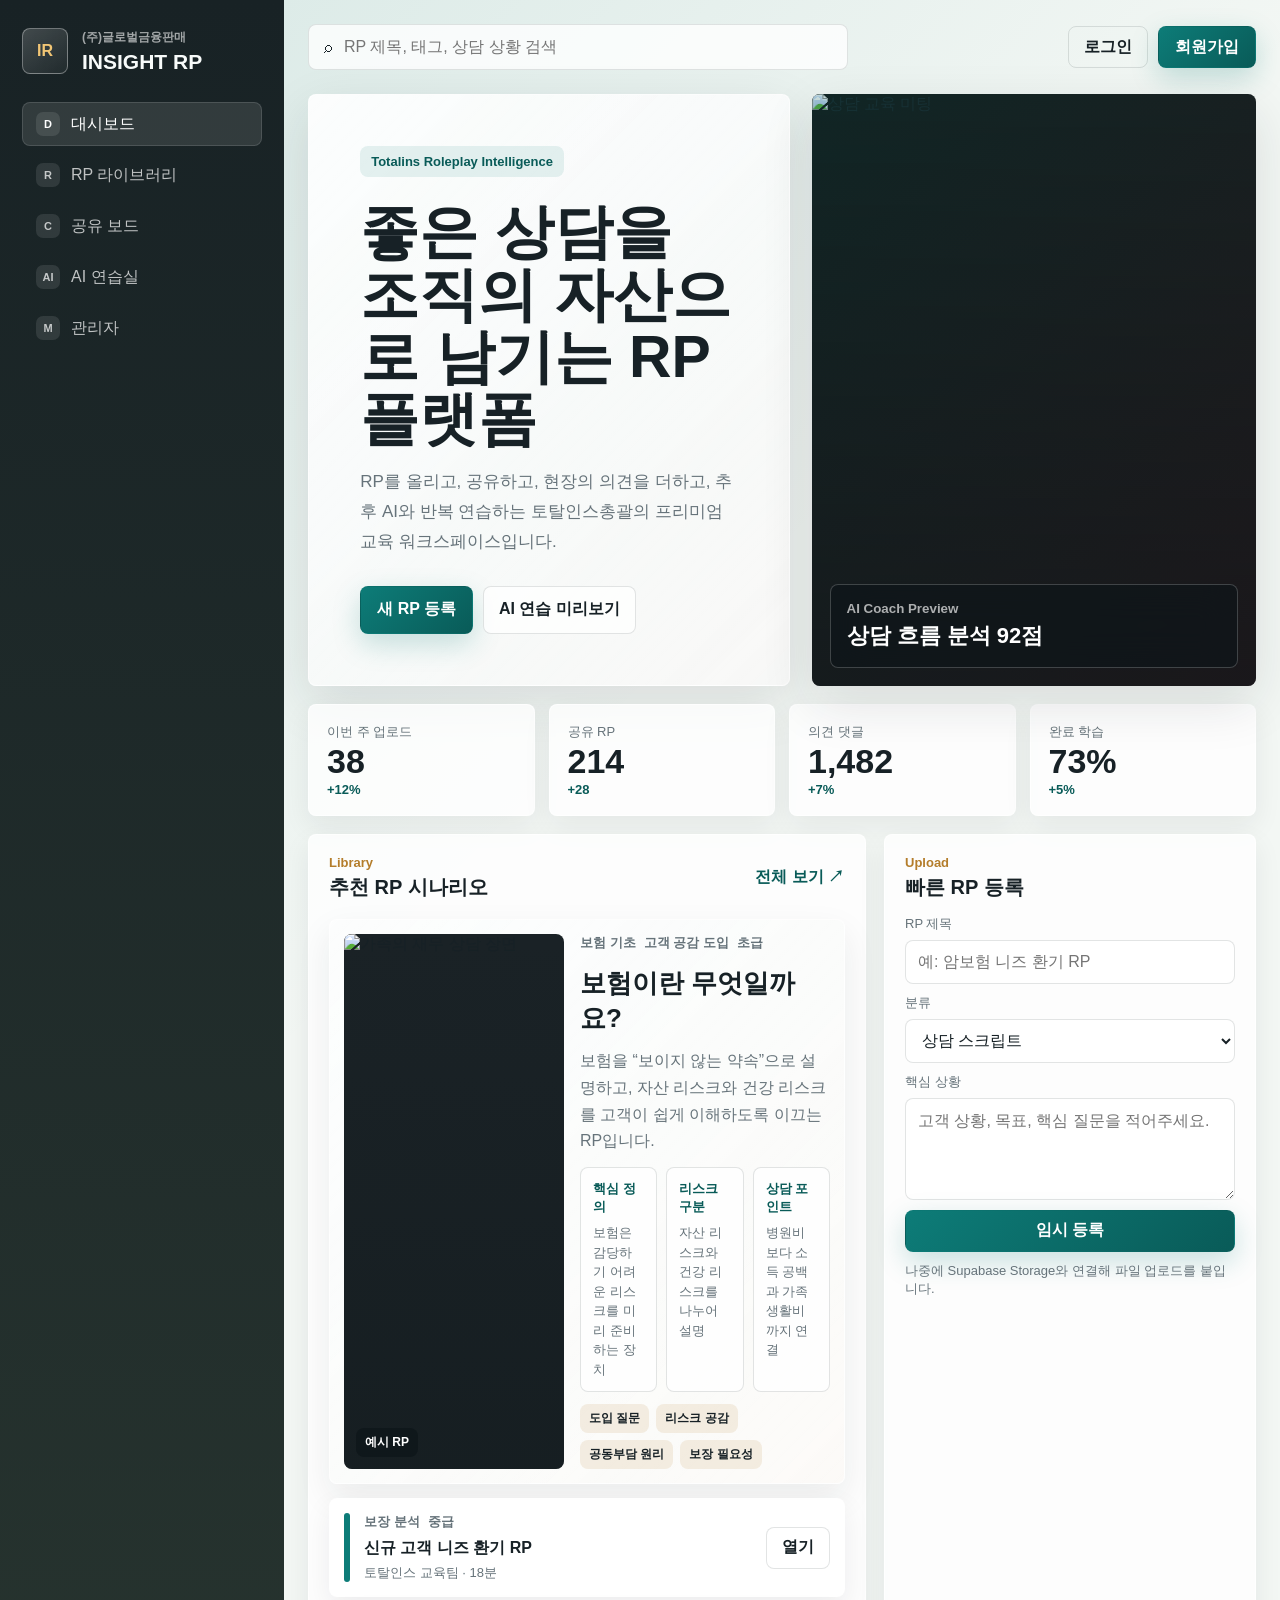
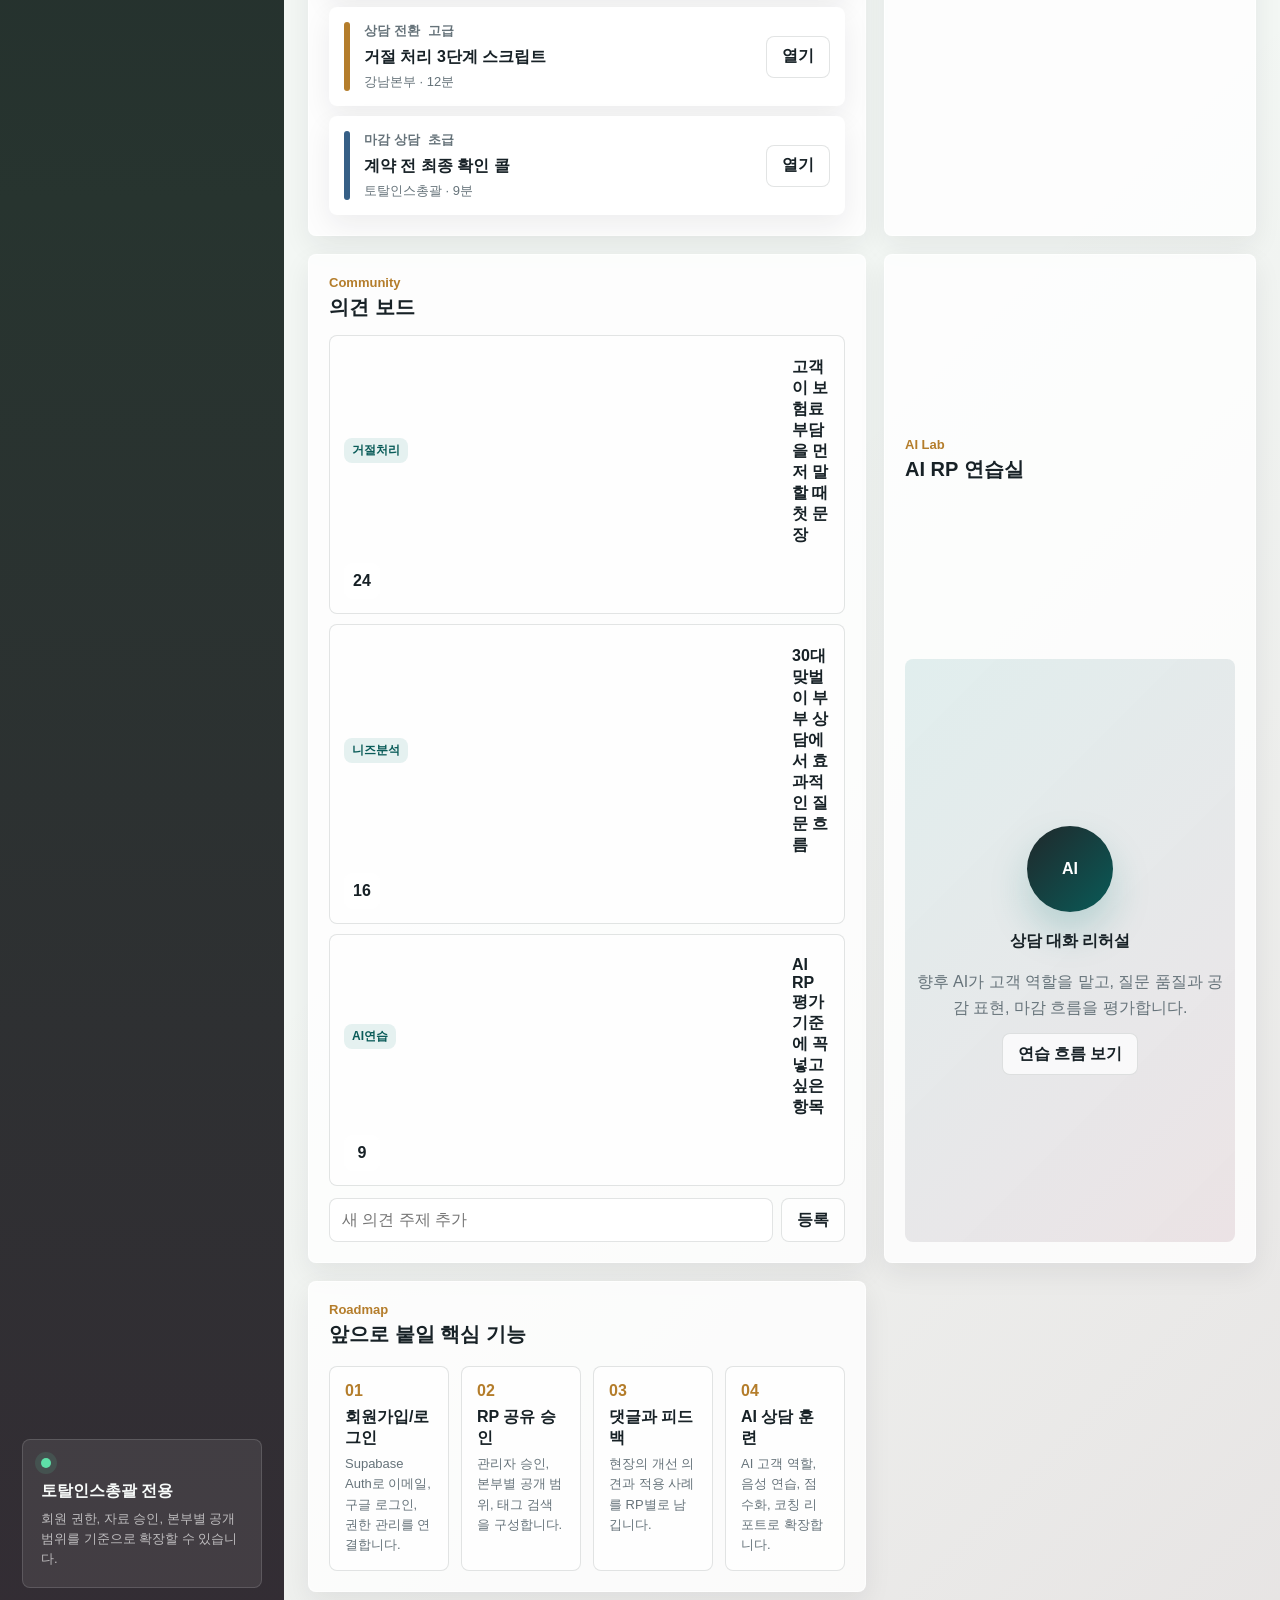
==== index.html @ adf52ff1 "Add enriched insurance RP library example" ====
<!doctype html>
<html lang="ko">
  <head>
    <meta charset="utf-8" />
    <meta name="viewport" content="width=device-width, initial-scale=1" />
    <meta
      name="description"
      content="(주)글로벌금융판매 토탈인스총괄을 위한 RP 교육, 공유, 의견, AI 연습 플랫폼"
    />
    <title>INSIGHT RP | Totalins Roleplay Intelligence</title>
    <link rel="stylesheet" href="styles.css" />
  </head>
  <body>
    <main class="workspace">
      <aside class="sidebar" aria-label="서비스 메뉴">
        <a class="brand" href="#top" aria-label="INSIGHT RP 홈">
          <span class="brand-mark">IR</span>
          <span>
            <small>(주)글로벌금융판매</small>
            <strong>INSIGHT RP</strong>
          </span>
        </a>

        <nav class="nav-list">
          <button class="nav-item active" type="button" data-section="대시보드">
            <span class="nav-icon">D</span>
            <span>대시보드</span>
          </button>
          <button class="nav-item" type="button" data-section="RP 라이브러리">
            <span class="nav-icon">R</span>
            <span>RP 라이브러리</span>
          </button>
          <button class="nav-item" type="button" data-section="공유 보드">
            <span class="nav-icon">C</span>
            <span>공유 보드</span>
          </button>
          <button class="nav-item" type="button" data-section="AI 연습실">
            <span class="nav-icon">AI</span>
            <span>AI 연습실</span>
          </button>
          <button class="nav-item" type="button" data-section="관리자">
            <span class="nav-icon">M</span>
            <span>관리자</span>
          </button>
        </nav>

        <section class="access-panel">
          <span class="status-dot"></span>
          <strong>토탈인스총괄 전용</strong>
          <p>회원 권한, 자료 승인, 본부별 공개 범위를 기준으로 확장할 수 있습니다.</p>
        </section>
      </aside>

      <section class="app" id="top">
        <header class="topbar">
          <label class="search-box">
            <span>⌕</span>
            <input id="searchInput" type="search" placeholder="RP 제목, 태그, 상담 상황 검색" />
          </label>
          <div class="account-actions">
            <button class="ghost-button" type="button">로그인</button>
            <button class="primary-button" type="button">회원가입</button>
          </div>
        </header>

        <section class="hero">
          <div class="hero-copy">
            <span class="badge">Totalins Roleplay Intelligence</span>
            <h1>좋은 상담을 조직의 자산으로 남기는 RP 플랫폼</h1>
            <p>
              RP를 올리고, 공유하고, 현장의 의견을 더하고, 추후 AI와 반복 연습하는
              토탈인스총괄의 프리미엄 교육 워크스페이스입니다.
            </p>
            <div class="hero-actions">
              <a class="primary-button large" href="#upload">새 RP 등록</a>
              <a class="secondary-button large" href="#ai-practice">AI 연습 미리보기</a>
            </div>
          </div>

          <figure class="hero-visual">
            <img
              src="https://images.pexels.com/photos/3184465/pexels-photo-3184465.jpeg?auto=compress&cs=tinysrgb&w=1400"
              alt="상담 교육 미팅"
            />
            <figcaption>
              <small>AI Coach Preview</small>
              <strong>상담 흐름 분석 92점</strong>
            </figcaption>
          </figure>
        </section>

        <section class="metrics" aria-label="운영 지표">
          <article>
            <span>이번 주 업로드</span>
            <strong>38</strong>
            <em>+12%</em>
          </article>
          <article>
            <span>공유 RP</span>
            <strong>214</strong>
            <em>+28</em>
          </article>
          <article>
            <span>의견 댓글</span>
            <strong>1,482</strong>
            <em>+7%</em>
          </article>
          <article>
            <span>완료 학습</span>
            <strong>73%</strong>
            <em>+5%</em>
          </article>
        </section>

        <section class="content-grid">
          <section class="surface wide" id="library">
            <div class="section-head">
              <div>
                <span>Library</span>
                <h2>추천 RP 시나리오</h2>
              </div>
              <button class="text-button" type="button" id="resetSearch">전체 보기 ↗</button>
            </div>

            <article
              class="featured-rp"
              data-title="보험이란 무엇일까요 보험 필요성 자산 리스크 건강 리스크 공동부담 원리"
            >
              <div class="featured-media">
                <img
                  src="https://images.pexels.com/photos/7731373/pexels-photo-7731373.jpeg?auto=compress&cs=tinysrgb&w=900"
                  alt="가족의 재무 상담 장면"
                />
                <span>예시 RP</span>
              </div>
              <div class="featured-body">
                <div class="meta">
                  <span>보험 기초</span>
                  <span>고객 공감 도입</span>
                  <span>초급</span>
                </div>
                <h3>보험이란 무엇일까요?</h3>
                <p>
                  보험을 “보이지 않는 약속”으로 설명하고, 자산 리스크와 건강 리스크를
                  고객이 쉽게 이해하도록 이끄는 RP입니다.
                </p>
                <div class="fact-grid" aria-label="RP 핵심 팩트">
                  <div>
                    <strong>핵심 정의</strong>
                    <span>보험은 감당하기 어려운 리스크를 미리 준비하는 장치</span>
                  </div>
                  <div>
                    <strong>리스크 구분</strong>
                    <span>자산 리스크와 건강 리스크를 나누어 설명</span>
                  </div>
                  <div>
                    <strong>상담 포인트</strong>
                    <span>병원비보다 소득 공백과 가족 생활비까지 연결</span>
                  </div>
                </div>
                <div class="rp-flow">
                  <span>도입 질문</span>
                  <span>리스크 공감</span>
                  <span>공동부담 원리</span>
                  <span>보장 필요성</span>
                </div>
              </div>
            </article>

            <div class="scenario-list" id="scenarioList">
              <article class="scenario-card" data-title="신규 고객 니즈 환기 RP 보장 분석 중급">
                <i class="accent teal"></i>
                <div>
                  <div class="meta">
                    <span>보장 분석</span>
                    <span>중급</span>
                  </div>
                  <h3>신규 고객 니즈 환기 RP</h3>
                  <p>토탈인스 교육팀 · 18분</p>
                </div>
                <button class="mini-button" type="button">열기</button>
              </article>
              <article class="scenario-card" data-title="거절 처리 3단계 스크립트 상담 전환 고급">
                <i class="accent gold"></i>
                <div>
                  <div class="meta">
                    <span>상담 전환</span>
                    <span>고급</span>
                  </div>
                  <h3>거절 처리 3단계 스크립트</h3>
                  <p>강남본부 · 12분</p>
                </div>
                <button class="mini-button" type="button">열기</button>
              </article>
              <article class="scenario-card" data-title="계약 전 최종 확인 콜 마감 상담 초급">
                <i class="accent blue"></i>
                <div>
                  <div class="meta">
                    <span>마감 상담</span>
                    <span>초급</span>
                  </div>
                  <h3>계약 전 최종 확인 콜</h3>
                  <p>토탈인스총괄 · 9분</p>
                </div>
                <button class="mini-button" type="button">열기</button>
              </article>
            </div>
          </section>

          <section class="surface" id="upload">
            <div class="section-head compact">
              <div>
                <span>Upload</span>
                <h2>빠른 RP 등록</h2>
              </div>
            </div>
            <form class="upload-form" id="uploadForm">
              <label>
                <span>RP 제목</span>
                <input id="rpTitle" required placeholder="예: 암보험 니즈 환기 RP" />
              </label>
              <label>
                <span>분류</span>
                <select id="rpType">
                  <option>상담 스크립트</option>
                  <option>거절 처리</option>
                  <option>마감 상담</option>
                  <option>AI 연습용</option>
                </select>
              </label>
              <label>
                <span>핵심 상황</span>
                <textarea id="rpMemo" placeholder="고객 상황, 목표, 핵심 질문을 적어주세요."></textarea>
              </label>
              <button class="primary-button full" type="submit">임시 등록</button>
              <p class="form-note" id="uploadNote">나중에 Supabase Storage와 연결해 파일 업로드를 붙입니다.</p>
            </form>
          </section>

          <section class="surface" id="discussion">
            <div class="section-head compact">
              <div>
                <span>Community</span>
                <h2>의견 보드</h2>
              </div>
            </div>
            <div class="discussion-list" id="discussionList">
              <article>
                <span class="pill">거절처리</span>
                <h3>고객이 보험료 부담을 먼저 말할 때 첫 문장</h3>
                <strong>24</strong>
              </article>
              <article>
                <span class="pill">니즈분석</span>
                <h3>30대 맞벌이 부부 상담에서 효과적인 질문 흐름</h3>
                <strong>16</strong>
              </article>
              <article>
                <span class="pill">AI연습</span>
                <h3>AI RP 평가 기준에 꼭 넣고 싶은 항목</h3>
                <strong>9</strong>
              </article>
            </div>
            <form class="comment-form" id="commentForm">
              <input id="commentInput" placeholder="새 의견 주제 추가" />
              <button class="secondary-button" type="submit">등록</button>
            </form>
          </section>

          <section class="surface ai-panel" id="ai-practice">
            <div class="section-head compact">
              <div>
                <span>AI Lab</span>
                <h2>AI RP 연습실</h2>
              </div>
            </div>
            <div class="practice-stage">
              <div class="voice-mark">AI</div>
              <h3>상담 대화 리허설</h3>
              <p>향후 AI가 고객 역할을 맡고, 질문 품질과 공감 표현, 마감 흐름을 평가합니다.</p>
              <button class="secondary-button" type="button" id="practiceButton">연습 흐름 보기</button>
            </div>
            <div class="coach-feed" id="coachFeed" hidden>
              <p><b>고객:</b> 보험료가 부담돼서 조금 더 생각해보고 싶어요.</p>
              <p><b>AI 코치:</b> 바로 반박하기보다 부담의 이유를 구체화하는 질문이 좋습니다.</p>
            </div>
          </section>

          <section class="surface wide">
            <div class="section-head">
              <div>
                <span>Roadmap</span>
                <h2>앞으로 붙일 핵심 기능</h2>
              </div>
            </div>
            <div class="roadmap">
              <article>
                <span>01</span>
                <h3>회원가입/로그인</h3>
                <p>Supabase Auth로 이메일, 구글 로그인, 권한 관리를 연결합니다.</p>
              </article>
              <article>
                <span>02</span>
                <h3>RP 공유 승인</h3>
                <p>관리자 승인, 본부별 공개 범위, 태그 검색을 구성합니다.</p>
              </article>
              <article>
                <span>03</span>
                <h3>댓글과 피드백</h3>
                <p>현장의 개선 의견과 적용 사례를 RP별로 남깁니다.</p>
              </article>
              <article>
                <span>04</span>
                <h3>AI 상담 훈련</h3>
                <p>AI 고객 역할, 음성 연습, 점수화, 코칭 리포트로 확장합니다.</p>
              </article>
            </div>
          </section>
        </section>
      </section>
    </main>

    <script src="app.js"></script>
  </body>
</html>
---- styles.css ----
:root {
  --bg: #f3f7f4;
  --ink: #172126;
  --muted: #66737a;
  --line: rgba(23, 33, 38, 0.12);
  --surface: rgba(255, 255, 255, 0.78);
  --white: #ffffff;
  --teal: #0d7c78;
  --teal-dark: #095b58;
  --brass: #b47d2b;
  --blue: #365f86;
  --wine: #7c4055;
  --charcoal: #20282b;
  --shadow: 0 18px 52px rgba(23, 33, 38, 0.12);
}

* {
  box-sizing: border-box;
}

html {
  scroll-behavior: smooth;
}

body {
  min-width: 320px;
  min-height: 100vh;
  margin: 0;
  background:
    linear-gradient(135deg, rgba(13, 124, 120, 0.12), transparent 30%),
    linear-gradient(315deg, rgba(124, 64, 85, 0.1), transparent 36%),
    var(--bg);
  color: var(--ink);
  font-family:
    "Pretendard",
    "Noto Sans KR",
    "Apple SD Gothic Neo",
    "Segoe UI",
    sans-serif;
  letter-spacing: 0;
}

button,
input,
select,
textarea {
  font: inherit;
}

button,
a {
  -webkit-tap-highlight-color: transparent;
}

button {
  cursor: pointer;
}

a {
  color: inherit;
  text-decoration: none;
}

.workspace {
  min-height: 100vh;
  display: grid;
  grid-template-columns: 284px minmax(0, 1fr);
}

.sidebar {
  min-height: 100vh;
  padding: 28px 22px;
  color: #f8fbfa;
  background: linear-gradient(180deg, #182225 0%, #27342f 56%, #332d34 100%);
  display: flex;
  flex-direction: column;
  gap: 28px;
  position: sticky;
  top: 0;
}

.brand {
  display: flex;
  align-items: center;
  gap: 14px;
}

.brand-mark {
  width: 46px;
  height: 46px;
  border: 1px solid rgba(255, 255, 255, 0.34);
  border-radius: 8px;
  display: grid;
  place-items: center;
  background: linear-gradient(145deg, rgba(255, 255, 255, 0.18), rgba(255, 255, 255, 0.04));
  color: #f2c675;
  font-weight: 900;
}

.brand small {
  display: block;
  margin-bottom: 4px;
  color: rgba(255, 255, 255, 0.6);
  font-size: 12px;
  font-weight: 800;
}

.brand strong {
  font-size: 21px;
}

.nav-list {
  display: grid;
  gap: 7px;
}

.nav-item {
  width: 100%;
  height: 44px;
  padding: 0 13px;
  border: 1px solid transparent;
  border-radius: 8px;
  display: flex;
  align-items: center;
  gap: 11px;
  background: transparent;
  color: rgba(255, 255, 255, 0.72);
}

.nav-item.active,
.nav-item:hover {
  color: #fff;
  background: rgba(255, 255, 255, 0.11);
  border-color: rgba(255, 255, 255, 0.13);
}

.nav-icon {
  width: 24px;
  height: 24px;
  flex: 0 0 24px;
  border-radius: 7px;
  display: grid;
  place-items: center;
  background: rgba(255, 255, 255, 0.1);
  font-size: 11px;
  font-weight: 900;
}

.access-panel {
  margin-top: auto;
  padding: 18px;
  border: 1px solid rgba(255, 255, 255, 0.14);
  border-radius: 8px;
  background: rgba(255, 255, 255, 0.08);
}

.status-dot {
  width: 10px;
  height: 10px;
  margin-bottom: 13px;
  border-radius: 50%;
  display: block;
  background: #5ee0a8;
  box-shadow: 0 0 0 6px rgba(94, 224, 168, 0.12);
}

.access-panel strong {
  display: block;
  margin-bottom: 7px;
}

.access-panel p {
  margin: 0;
  color: rgba(255, 255, 255, 0.66);
  font-size: 13px;
  line-height: 1.55;
}

.app {
  min-width: 0;
  padding: 24px;
}

.topbar {
  margin-bottom: 24px;
  display: flex;
  align-items: center;
  justify-content: space-between;
  gap: 14px;
}

.search-box {
  width: min(540px, 100%);
  height: 46px;
  padding: 0 15px;
  border: 1px solid var(--line);
  border-radius: 8px;
  display: flex;
  align-items: center;
  gap: 10px;
  background: rgba(255, 255, 255, 0.78);
}

.search-box input {
  width: 100%;
  min-width: 0;
  border: 0;
  outline: 0;
  background: transparent;
  color: var(--ink);
}

.account-actions,
.hero-actions {
  display: flex;
  align-items: center;
  gap: 10px;
}

.primary-button,
.secondary-button,
.ghost-button,
.mini-button,
.text-button {
  min-height: 42px;
  border-radius: 8px;
  border: 1px solid transparent;
  display: inline-flex;
  align-items: center;
  justify-content: center;
  gap: 8px;
  white-space: nowrap;
  font-weight: 800;
}

.primary-button {
  padding: 0 16px;
  color: #fff;
  background: linear-gradient(135deg, var(--teal), var(--teal-dark));
  box-shadow: 0 10px 28px rgba(13, 124, 120, 0.22);
}

.secondary-button,
.ghost-button,
.mini-button {
  padding: 0 15px;
  color: var(--ink);
  border-color: var(--line);
  background: rgba(255, 255, 255, 0.75);
}

.ghost-button {
  background: transparent;
}

.large {
  min-height: 48px;
}

.full {
  width: 100%;
}

.text-button {
  padding: 0;
  min-height: auto;
  color: var(--teal-dark);
  background: transparent;
}

.hero {
  margin-bottom: 18px;
  display: grid;
  grid-template-columns: minmax(0, 1.04fr) minmax(360px, 0.96fr);
  gap: 22px;
  align-items: stretch;
}

.hero-copy {
  min-height: 364px;
  padding: clamp(28px, 4vw, 54px);
  border: 1px solid rgba(255, 255, 255, 0.72);
  border-radius: 8px;
  background:
    linear-gradient(135deg, rgba(255, 255, 255, 0.94), rgba(255, 255, 255, 0.66)),
    linear-gradient(135deg, rgba(13, 124, 120, 0.1), rgba(124, 64, 85, 0.08));
  box-shadow: var(--shadow);
}

.badge {
  width: fit-content;
  padding: 8px 11px;
  border-radius: 8px;
  display: inline-flex;
  color: var(--teal-dark);
  background: rgba(13, 124, 120, 0.1);
  font-size: 13px;
  font-weight: 900;
}

.hero h1 {
  max-width: 760px;
  margin: 24px 0 16px;
  font-size: clamp(34px, 4.6vw, 62px);
  line-height: 1.06;
  letter-spacing: 0;
}

.hero p {
  max-width: 660px;
  margin: 0 0 28px;
  color: var(--muted);
  font-size: 17px;
  line-height: 1.78;
}

.hero-visual {
  min-height: 364px;
  margin: 0;
  border-radius: 8px;
  overflow: hidden;
  position: relative;
  background: #111;
  box-shadow: var(--shadow);
}

.hero-visual img {
  width: 100%;
  height: 100%;
  display: block;
  object-fit: cover;
}

.hero-visual::after {
  content: "";
  position: absolute;
  inset: 0;
  background:
    linear-gradient(180deg, rgba(15, 22, 25, 0.05), rgba(15, 22, 25, 0.44)),
    linear-gradient(135deg, rgba(13, 124, 120, 0.2), rgba(124, 64, 85, 0.16));
}

.hero-visual figcaption {
  position: absolute;
  left: 18px;
  right: 18px;
  bottom: 18px;
  z-index: 1;
  padding: 16px;
  border: 1px solid rgba(255, 255, 255, 0.2);
  border-radius: 8px;
  display: grid;
  gap: 5px;
  color: #fff;
  background: rgba(14, 22, 25, 0.72);
  backdrop-filter: blur(18px);
}

.hero-visual small {
  color: rgba(255, 255, 255, 0.66);
  font-weight: 900;
}

.hero-visual strong {
  font-size: 22px;
}

.metrics {
  margin-bottom: 18px;
  display: grid;
  grid-template-columns: repeat(4, minmax(0, 1fr));
  gap: 14px;
}

.metrics article,
.surface,
.scenario-card {
  border: 1px solid rgba(255, 255, 255, 0.72);
  border-radius: 8px;
  background: var(--surface);
  box-shadow: 0 10px 28px rgba(23, 33, 38, 0.07);
}

.metrics article {
  min-height: 112px;
  padding: 18px;
  display: grid;
  align-content: space-between;
}

.metrics span,
.meta,
.scenario-card p,
.form-note,
.roadmap p,
.upload-form label span,
.section-head > div > span {
  color: var(--muted);
  font-size: 13px;
}

.metrics strong {
  font-size: 34px;
  line-height: 1;
}

.metrics em {
  color: var(--teal-dark);
  font-size: 13px;
  font-style: normal;
  font-weight: 900;
}

.content-grid {
  display: grid;
  grid-template-columns: 1.2fr 0.8fr;
  gap: 18px;
}

.surface {
  min-width: 0;
  padding: 20px;
}

.wide {
  grid-column: span 1;
}

.section-head {
  margin-bottom: 18px;
  display: flex;
  align-items: center;
  justify-content: space-between;
  gap: 18px;
}

.section-head.compact {
  margin-bottom: 14px;
}

.section-head h2 {
  margin: 0;
  font-size: 20px;
}

.section-head > div > span {
  display: block;
  margin-bottom: 4px;
  color: var(--brass);
  font-weight: 900;
}

.scenario-list,
.discussion-list,
.upload-form {
  display: grid;
  gap: 10px;
}

.featured-rp {
  margin-bottom: 14px;
  padding: 14px;
  border: 1px solid rgba(255, 255, 255, 0.74);
  border-radius: 8px;
  display: grid;
  grid-template-columns: minmax(220px, 0.72fr) minmax(0, 1.28fr);
  gap: 16px;
  background:
    linear-gradient(135deg, rgba(255, 255, 255, 0.92), rgba(255, 255, 255, 0.66)),
    linear-gradient(135deg, rgba(13, 124, 120, 0.12), rgba(180, 125, 43, 0.1));
  box-shadow: 0 14px 34px rgba(23, 33, 38, 0.08);
}

.featured-rp[hidden] {
  display: none;
}

.featured-media {
  min-height: 252px;
  border-radius: 8px;
  overflow: hidden;
  position: relative;
  background: #1a2226;
}

.featured-media img {
  width: 100%;
  height: 100%;
  display: block;
  object-fit: cover;
}

.featured-media::after {
  content: "";
  position: absolute;
  inset: 0;
  background: linear-gradient(180deg, transparent, rgba(18, 26, 29, 0.48));
}

.featured-media span {
  position: absolute;
  left: 12px;
  bottom: 12px;
  z-index: 1;
  padding: 6px 9px;
  border-radius: 8px;
  color: #fff;
  background: rgba(13, 22, 25, 0.72);
  font-size: 12px;
  font-weight: 900;
}

.featured-body {
  min-width: 0;
  display: grid;
  align-content: center;
  gap: 12px;
}

.featured-body h3 {
  margin: 2px 0 0;
  font-size: 26px;
}

.featured-body > p {
  margin: 0;
  color: var(--muted);
  line-height: 1.68;
}

.fact-grid {
  display: grid;
  grid-template-columns: repeat(3, minmax(0, 1fr));
  gap: 9px;
}

.fact-grid div {
  min-height: 104px;
  padding: 12px;
  border: 1px solid var(--line);
  border-radius: 8px;
  background: rgba(255, 255, 255, 0.74);
}

.fact-grid strong {
  display: block;
  margin-bottom: 7px;
  color: var(--teal-dark);
  font-size: 13px;
}

.fact-grid span {
  color: var(--muted);
  font-size: 13px;
  line-height: 1.5;
}

.rp-flow {
  display: flex;
  flex-wrap: wrap;
  gap: 7px;
}

.rp-flow span {
  padding: 6px 9px;
  border-radius: 8px;
  color: var(--ink);
  background: rgba(180, 125, 43, 0.12);
  font-size: 12px;
  font-weight: 900;
}

.scenario-card {
  min-height: 98px;
  padding: 14px;
  display: grid;
  grid-template-columns: 6px minmax(0, 1fr) auto;
  gap: 14px;
  align-items: center;
  background: var(--white);
}

.scenario-card[hidden] {
  display: none;
}

.accent {
  width: 6px;
  height: 100%;
  min-height: 64px;
  border-radius: 8px;
}

.accent.teal {
  background: var(--teal);
}

.accent.gold {
  background: var(--brass);
}

.accent.blue {
  background: var(--blue);
}

.accent.wine {
  background: var(--wine);
}

.meta {
  display: flex;
  gap: 8px;
  flex-wrap: wrap;
  font-weight: 900;
}

.scenario-card h3,
.discussion-list h3,
.practice-stage h3,
.roadmap h3 {
  margin: 7px 0 5px;
  font-size: 16px;
}

.scenario-card p,
.form-note {
  margin: 0;
}

.upload-form label {
  display: grid;
  gap: 7px;
}

.upload-form input,
.upload-form select,
.upload-form textarea,
.comment-form input {
  width: 100%;
  border: 1px solid var(--line);
  border-radius: 8px;
  color: var(--ink);
  background: rgba(255, 255, 255, 0.84);
  outline: 0;
}

.upload-form input,
.upload-form select,
.comment-form input {
  height: 44px;
  padding: 0 12px;
}

.upload-form textarea {
  min-height: 102px;
  padding: 12px;
  resize: vertical;
}

.discussion-list article {
  min-height: 88px;
  padding: 14px;
  border: 1px solid var(--line);
  border-radius: 8px;
  display: grid;
  grid-template-columns: minmax(0, 1fr) 38px;
  gap: 12px;
  align-items: center;
  background: rgba(255, 255, 255, 0.64);
}

.pill {
  width: fit-content;
  padding: 4px 8px;
  border-radius: 8px;
  display: inline-flex;
  color: var(--teal-dark);
  background: rgba(13, 124, 120, 0.1);
  font-size: 12px;
  font-weight: 900;
}

.discussion-list strong {
  width: 36px;
  height: 36px;
  border-radius: 8px;
  display: grid;
  place-items: center;
  background: #fff;
}

.comment-form {
  margin-top: 12px;
  display: grid;
  grid-template-columns: minmax(0, 1fr) auto;
  gap: 8px;
}

.ai-panel {
  display: grid;
}

.practice-stage {
  min-height: 260px;
  border-radius: 8px;
  display: grid;
  place-items: center;
  align-content: center;
  gap: 12px;
  text-align: center;
  background:
    linear-gradient(135deg, rgba(13, 124, 120, 0.12), rgba(124, 64, 85, 0.14)),
    rgba(255, 255, 255, 0.58);
}

.voice-mark {
  width: 86px;
  height: 86px;
  border-radius: 50%;
  display: grid;
  place-items: center;
  color: #fff;
  background: linear-gradient(135deg, var(--charcoal), var(--teal-dark));
  box-shadow: 0 20px 38px rgba(13, 124, 120, 0.22);
  font-weight: 900;
}

.practice-stage p {
  max-width: 320px;
  margin: 0;
  color: var(--muted);
  line-height: 1.65;
}

.coach-feed {
  margin-top: 12px;
  padding: 14px;
  border: 1px solid var(--line);
  border-radius: 8px;
  background: rgba(255, 255, 255, 0.74);
}

.coach-feed p {
  margin: 0 0 8px;
  color: var(--muted);
  line-height: 1.6;
}

.coach-feed p:last-child {
  margin-bottom: 0;
}

.roadmap {
  display: grid;
  grid-template-columns: repeat(4, minmax(0, 1fr));
  gap: 12px;
}

.roadmap article {
  min-height: 136px;
  padding: 15px;
  border: 1px solid var(--line);
  border-radius: 8px;
  background: rgba(255, 255, 255, 0.64);
}

.roadmap span {
  color: var(--brass);
  font-weight: 900;
}

.roadmap p {
  margin: 0;
  line-height: 1.55;
}

@media (max-width: 1180px) {
  .workspace {
    grid-template-columns: 96px minmax(0, 1fr);
  }

  .sidebar {
    padding: 22px 14px;
  }

  .brand {
    justify-content: center;
  }

  .brand span:last-child,
  .nav-item span:last-child,
  .access-panel {
    display: none;
  }

  .nav-item {
    justify-content: center;
    padding: 0;
  }

  .hero {
    grid-template-columns: 1fr;
  }

  .hero-visual {
    min-height: 300px;
  }

  .roadmap {
    grid-template-columns: repeat(2, minmax(0, 1fr));
  }
}

@media (max-width: 820px) {
  .workspace {
    display: block;
  }

  .sidebar {
    min-height: auto;
    padding: 14px;
    position: static;
    flex-direction: row;
    align-items: center;
    overflow-x: auto;
  }

  .nav-list {
    display: flex;
    gap: 8px;
  }

  .nav-item {
    width: 44px;
    flex: 0 0 44px;
  }

  .app {
    padding: 16px;
  }

  .topbar {
    flex-direction: column;
    align-items: stretch;
  }

  .account-actions,
  .hero-actions {
    display: grid;
    grid-template-columns: 1fr 1fr;
  }

  .hero-copy {
    min-height: auto;
    padding: 24px;
  }

  .hero h1 {
    font-size: 36px;
  }

  .metrics,
  .content-grid,
  .featured-rp,
  .roadmap {
    grid-template-columns: 1fr;
  }

  .featured-media {
    min-height: 220px;
  }

  .fact-grid {
    grid-template-columns: 1fr;
  }

  .scenario-card {
    grid-template-columns: 6px minmax(0, 1fr);
  }

  .scenario-card .mini-button {
    grid-column: 2;
    width: fit-content;
  }
}

@media (max-width: 480px) {
  .app {
    padding: 12px;
  }

  .hero h1 {
    font-size: 30px;
  }

  .hero p {
    font-size: 15px;
  }

  .account-actions,
  .hero-actions,
  .comment-form {
    grid-template-columns: 1fr;
  }
}
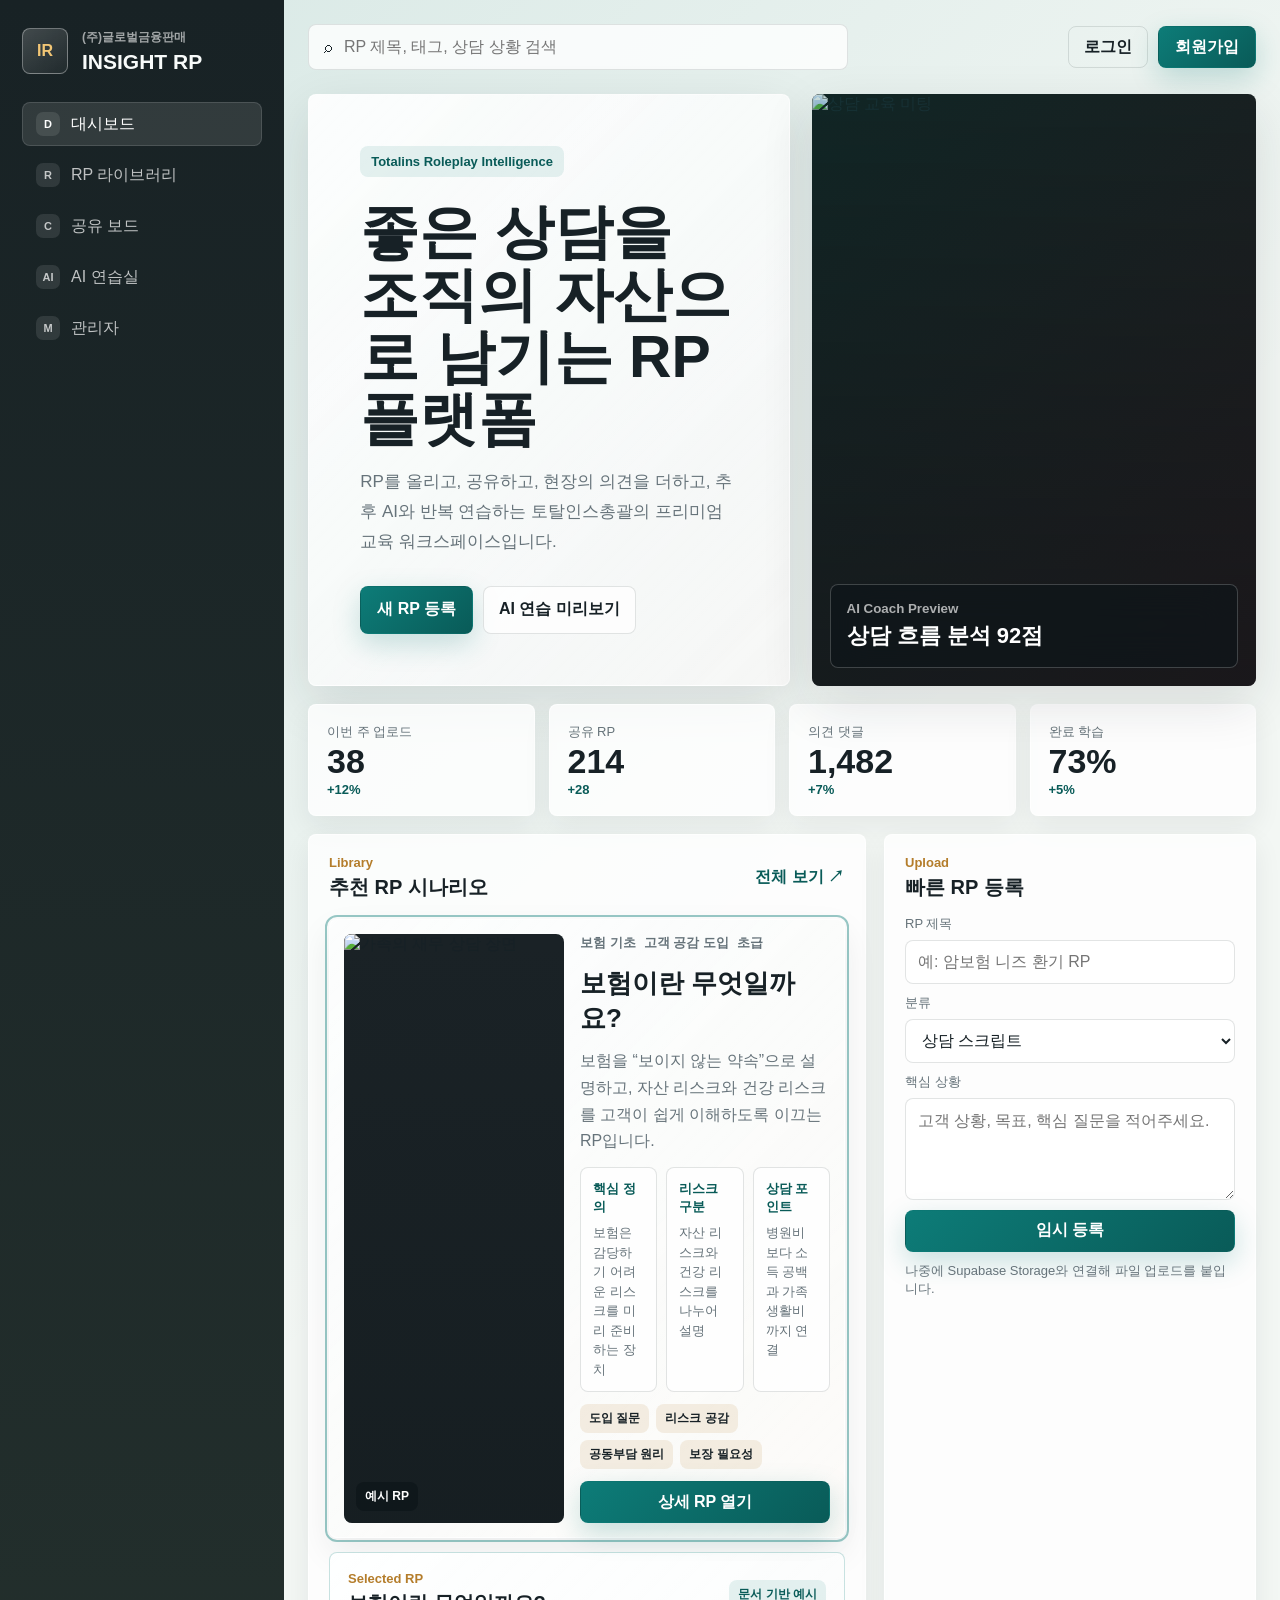
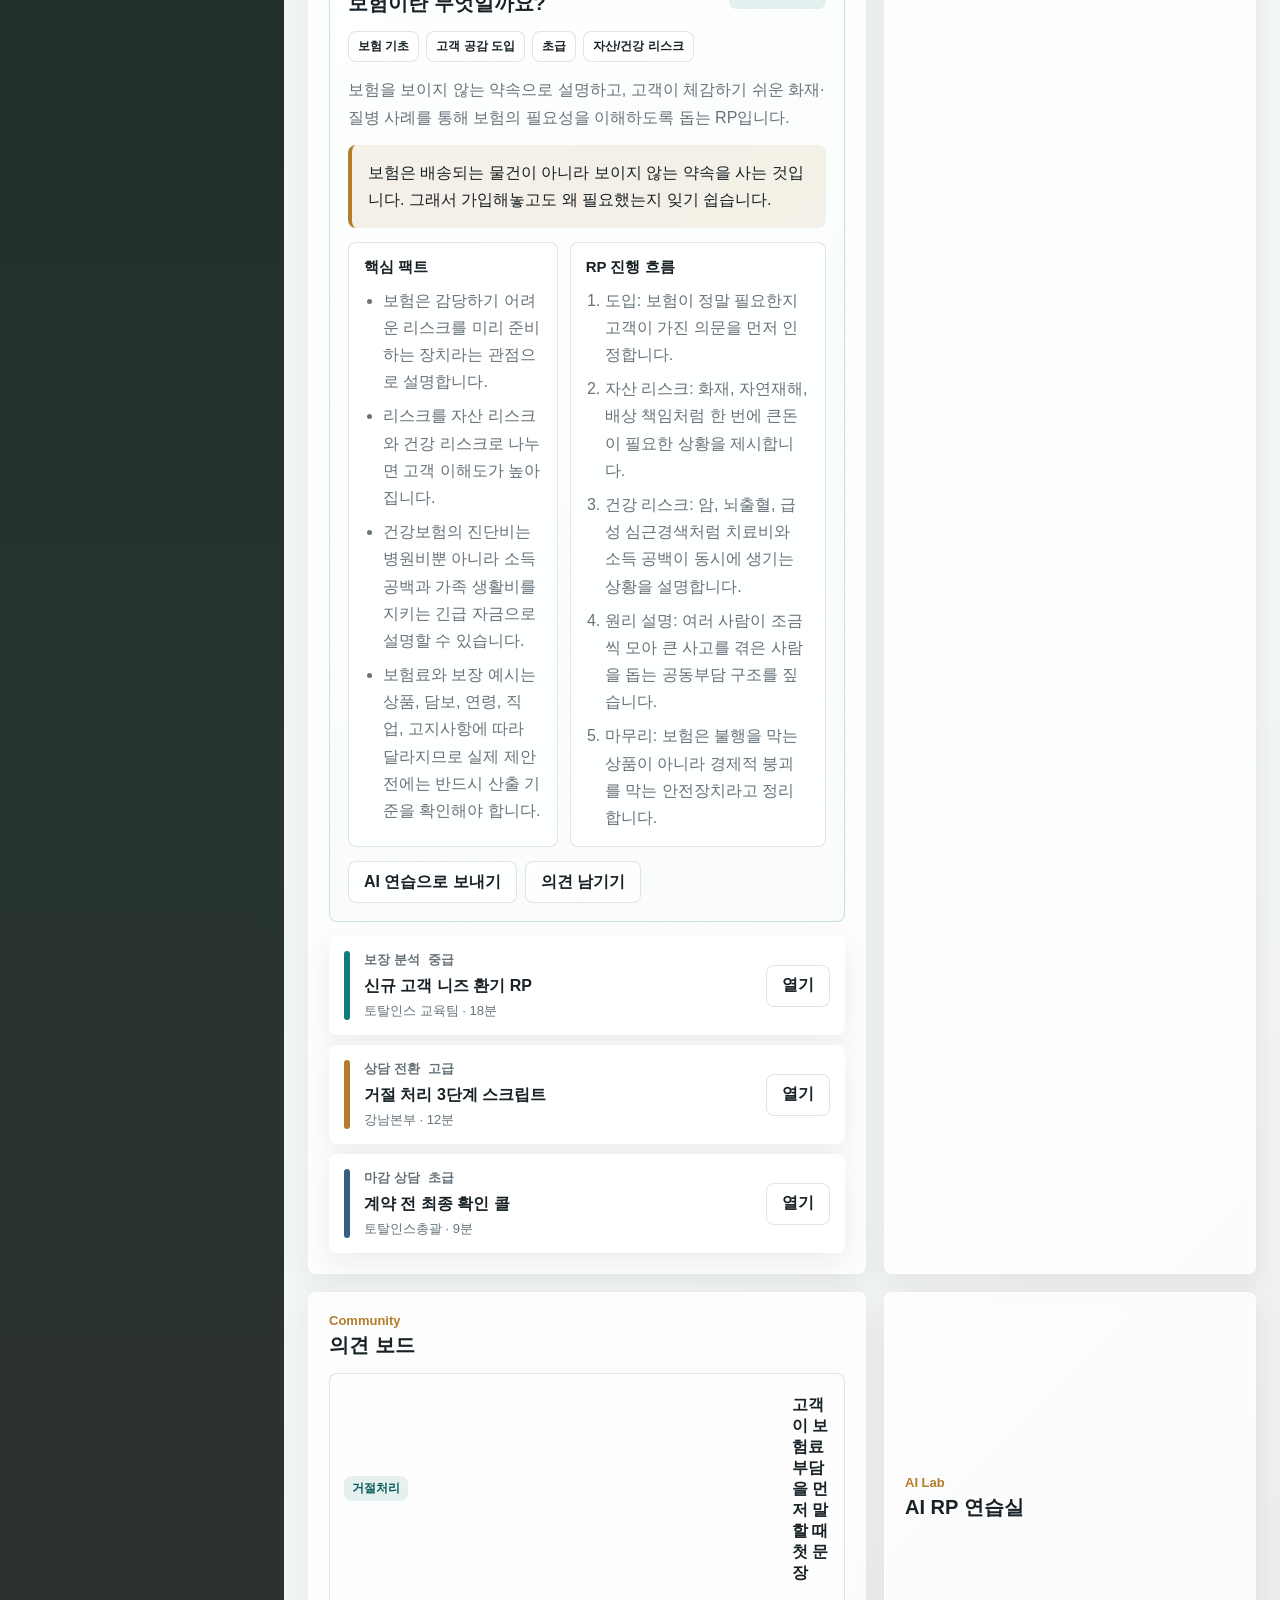
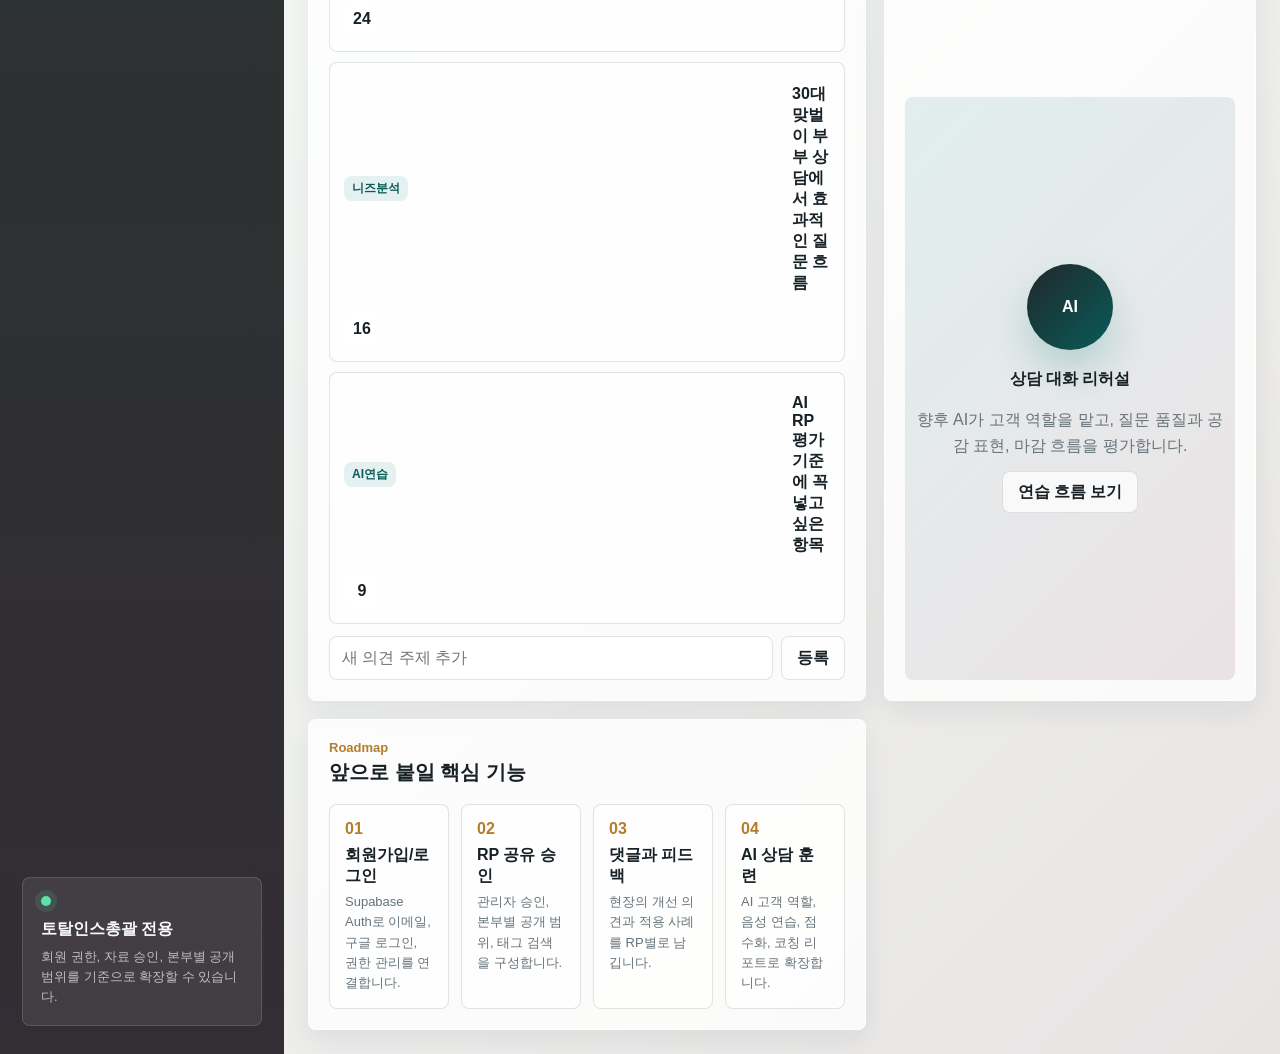
==== commit 652edf3d: "Make RP library examples interactive" ====
--- a/index.html
+++ b/index.html
@@ -22,23 +22,23 @@
         </a>
 
         <nav class="nav-list">
-          <button class="nav-item active" type="button" data-section="대시보드">
+          <button class="nav-item active" type="button" data-target="#top">
             <span class="nav-icon">D</span>
             <span>대시보드</span>
           </button>
-          <button class="nav-item" type="button" data-section="RP 라이브러리">
+          <button class="nav-item" type="button" data-target="#library">
             <span class="nav-icon">R</span>
             <span>RP 라이브러리</span>
           </button>
-          <button class="nav-item" type="button" data-section="공유 보드">
+          <button class="nav-item" type="button" data-target="#discussion">
             <span class="nav-icon">C</span>
             <span>공유 보드</span>
           </button>
-          <button class="nav-item" type="button" data-section="AI 연습실">
+          <button class="nav-item" type="button" data-target="#ai-practice">
             <span class="nav-icon">AI</span>
             <span>AI 연습실</span>
           </button>
-          <button class="nav-item" type="button" data-section="관리자">
+          <button class="nav-item" type="button" data-target="#upload">
             <span class="nav-icon">M</span>
             <span>관리자</span>
           </button>
@@ -58,8 +58,12 @@
             <input id="searchInput" type="search" placeholder="RP 제목, 태그, 상담 상황 검색" />
           </label>
           <div class="account-actions">
-            <button class="ghost-button" type="button">로그인</button>
-            <button class="primary-button" type="button">회원가입</button>
+            <button class="ghost-button notice-trigger" type="button" data-notice="로그인 기능은 다음 단계에서 Supabase Auth로 연결합니다.">
+              로그인
+            </button>
+            <button class="primary-button notice-trigger" type="button" data-notice="회원가입은 이메일/비밀번호와 구글 로그인을 우선 연결할 예정입니다.">
+              회원가입
+            </button>
           </div>
         </header>
 
@@ -124,6 +128,7 @@
 
             <article
               class="featured-rp"
+              data-rp-id="insurance-basics"
               data-title="보험이란 무엇일까요 보험 필요성 자산 리스크 건강 리스크 공동부담 원리"
             >
               <div class="featured-media">
@@ -164,11 +169,41 @@
                   <span>공동부담 원리</span>
                   <span>보장 필요성</span>
                 </div>
+                <button class="primary-button rp-open" type="button" data-rp-id="insurance-basics">
+                  상세 RP 열기
+                </button>
               </div>
             </article>
 
+            <section class="rp-detail" id="rpDetail" aria-live="polite">
+              <div class="section-head compact">
+                <div>
+                  <span>Selected RP</span>
+                  <h2 id="detailTitle">보험이란 무엇일까요?</h2>
+                </div>
+                <span class="detail-status" id="detailStatus">문서 기반 예시</span>
+              </div>
+              <div class="detail-tags" id="detailTags"></div>
+              <p class="detail-summary" id="detailSummary"></p>
+              <blockquote id="detailQuote"></blockquote>
+              <div class="detail-grid">
+                <article>
+                  <h3>핵심 팩트</h3>
+                  <ul id="detailFacts"></ul>
+                </article>
+                <article>
+                  <h3>RP 진행 흐름</h3>
+                  <ol id="detailFlow"></ol>
+                </article>
+              </div>
+              <div class="detail-actions">
+                <button class="secondary-button" type="button" id="sendToAi">AI 연습으로 보내기</button>
+                <button class="secondary-button" type="button" id="goDiscussion">의견 남기기</button>
+              </div>
+            </section>
+
             <div class="scenario-list" id="scenarioList">
-              <article class="scenario-card" data-title="신규 고객 니즈 환기 RP 보장 분석 중급">
+              <article class="scenario-card" data-rp-id="needs-discovery" data-title="신규 고객 니즈 환기 RP 보장 분석 중급">
                 <i class="accent teal"></i>
                 <div>
                   <div class="meta">
@@ -178,9 +213,9 @@
                   <h3>신규 고객 니즈 환기 RP</h3>
                   <p>토탈인스 교육팀 · 18분</p>
                 </div>
-                <button class="mini-button" type="button">열기</button>
-              </article>
-              <article class="scenario-card" data-title="거절 처리 3단계 스크립트 상담 전환 고급">
+                <button class="mini-button rp-open" type="button" data-rp-id="needs-discovery">열기</button>
+              </article>
+              <article class="scenario-card" data-rp-id="objection-steps" data-title="거절 처리 3단계 스크립트 상담 전환 고급">
                 <i class="accent gold"></i>
                 <div>
                   <div class="meta">
@@ -190,9 +225,9 @@
                   <h3>거절 처리 3단계 스크립트</h3>
                   <p>강남본부 · 12분</p>
                 </div>
-                <button class="mini-button" type="button">열기</button>
-              </article>
-              <article class="scenario-card" data-title="계약 전 최종 확인 콜 마감 상담 초급">
+                <button class="mini-button rp-open" type="button" data-rp-id="objection-steps">열기</button>
+              </article>
+              <article class="scenario-card" data-rp-id="final-check" data-title="계약 전 최종 확인 콜 마감 상담 초급">
                 <i class="accent blue"></i>
                 <div>
                   <div class="meta">
@@ -202,7 +237,7 @@
                   <h3>계약 전 최종 확인 콜</h3>
                   <p>토탈인스총괄 · 9분</p>
                 </div>
-                <button class="mini-button" type="button">열기</button>
+                <button class="mini-button rp-open" type="button" data-rp-id="final-check">열기</button>
               </article>
             </div>
           </section>
@@ -320,6 +355,7 @@
       </section>
     </main>
 
+    <div class="toast" id="toast" hidden></div>
     <script src="app.js"></script>
   </body>
 </html>
--- a/styles.css
+++ b/styles.css
@@ -570,6 +570,101 @@
   font-weight: 900;
 }
 
+.rp-detail {
+  margin-bottom: 14px;
+  padding: 18px;
+  border: 1px solid rgba(13, 124, 120, 0.22);
+  border-radius: 8px;
+  background:
+    linear-gradient(135deg, rgba(255, 255, 255, 0.94), rgba(255, 255, 255, 0.72)),
+    rgba(13, 124, 120, 0.08);
+}
+
+.detail-status {
+  padding: 6px 9px;
+  border-radius: 8px;
+  color: var(--teal-dark);
+  background: rgba(13, 124, 120, 0.1);
+  font-size: 12px;
+  font-weight: 900;
+  white-space: nowrap;
+}
+
+.detail-tags {
+  display: flex;
+  flex-wrap: wrap;
+  gap: 7px;
+}
+
+.detail-tags span {
+  padding: 6px 9px;
+  border-radius: 8px;
+  color: var(--ink);
+  background: rgba(255, 255, 255, 0.78);
+  border: 1px solid var(--line);
+  font-size: 12px;
+  font-weight: 900;
+}
+
+.detail-summary {
+  margin: 14px 0;
+  color: var(--muted);
+  line-height: 1.72;
+}
+
+.rp-detail blockquote {
+  margin: 0 0 14px;
+  padding: 14px 16px;
+  border-left: 4px solid var(--brass);
+  border-radius: 8px;
+  color: var(--ink);
+  background: rgba(180, 125, 43, 0.1);
+  line-height: 1.7;
+}
+
+.detail-grid {
+  display: grid;
+  grid-template-columns: minmax(0, 0.9fr) minmax(0, 1.1fr);
+  gap: 12px;
+}
+
+.detail-grid article {
+  padding: 15px;
+  border: 1px solid var(--line);
+  border-radius: 8px;
+  background: rgba(255, 255, 255, 0.76);
+}
+
+.detail-grid h3 {
+  margin: 0 0 10px;
+  font-size: 15px;
+}
+
+.detail-grid ul,
+.detail-grid ol {
+  margin: 0;
+  padding-left: 19px;
+  color: var(--muted);
+  line-height: 1.7;
+}
+
+.detail-grid li + li {
+  margin-top: 7px;
+}
+
+.detail-actions {
+  margin-top: 14px;
+  display: flex;
+  flex-wrap: wrap;
+  gap: 8px;
+}
+
+.scenario-card.active,
+.featured-rp.active {
+  outline: 2px solid rgba(13, 124, 120, 0.42);
+  outline-offset: 2px;
+}
+
 .scenario-card {
   min-height: 98px;
   padding: 14px;
@@ -774,6 +869,23 @@
   line-height: 1.55;
 }
 
+.toast {
+  position: fixed;
+  left: 50%;
+  bottom: 22px;
+  z-index: 10;
+  width: min(520px, calc(100vw - 32px));
+  padding: 14px 16px;
+  border: 1px solid rgba(255, 255, 255, 0.22);
+  border-radius: 8px;
+  color: #fff;
+  background: rgba(23, 33, 38, 0.92);
+  box-shadow: var(--shadow);
+  transform: translateX(-50%);
+  font-size: 14px;
+  line-height: 1.55;
+}
+
 @media (max-width: 1180px) {
   .workspace {
     grid-template-columns: 96px minmax(0, 1fr);
@@ -874,6 +986,10 @@
     grid-template-columns: 1fr;
   }
 
+  .detail-grid {
+    grid-template-columns: 1fr;
+  }
+
   .scenario-card {
     grid-template-columns: 6px minmax(0, 1fr);
   }
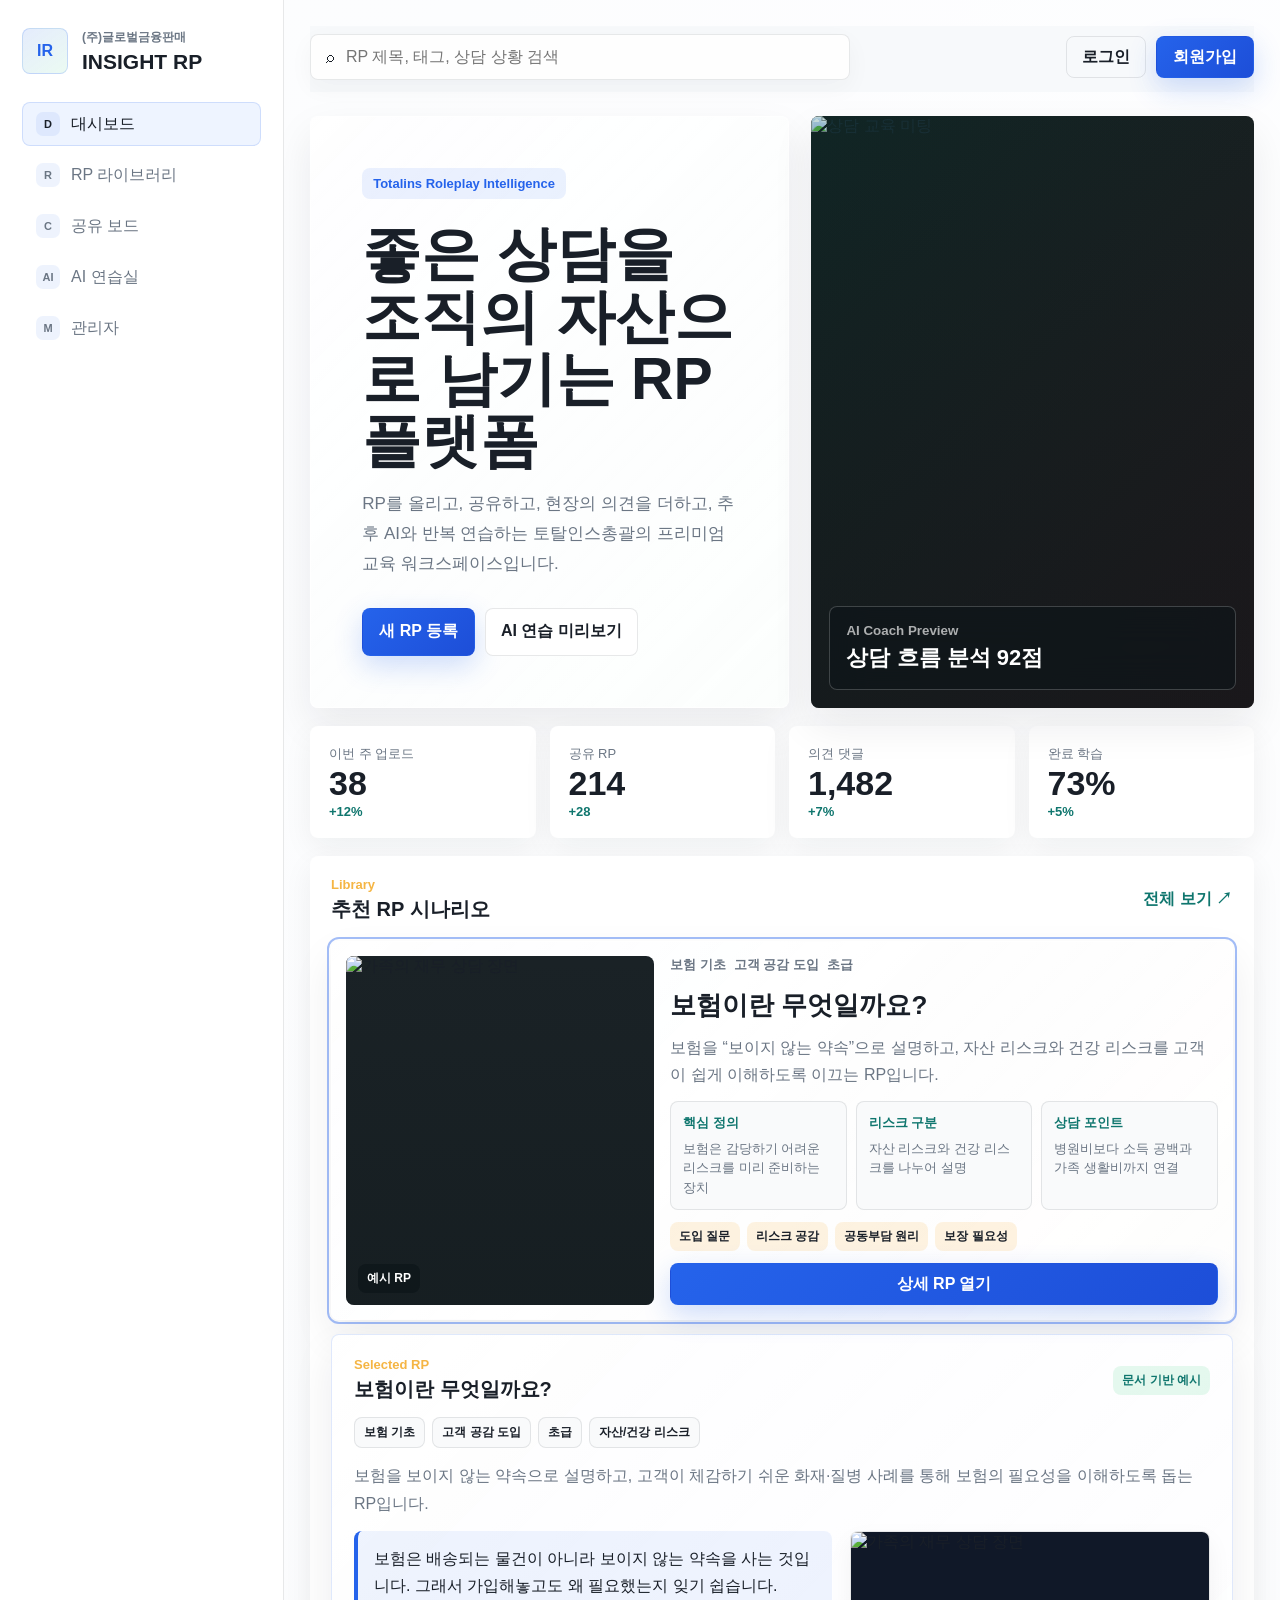
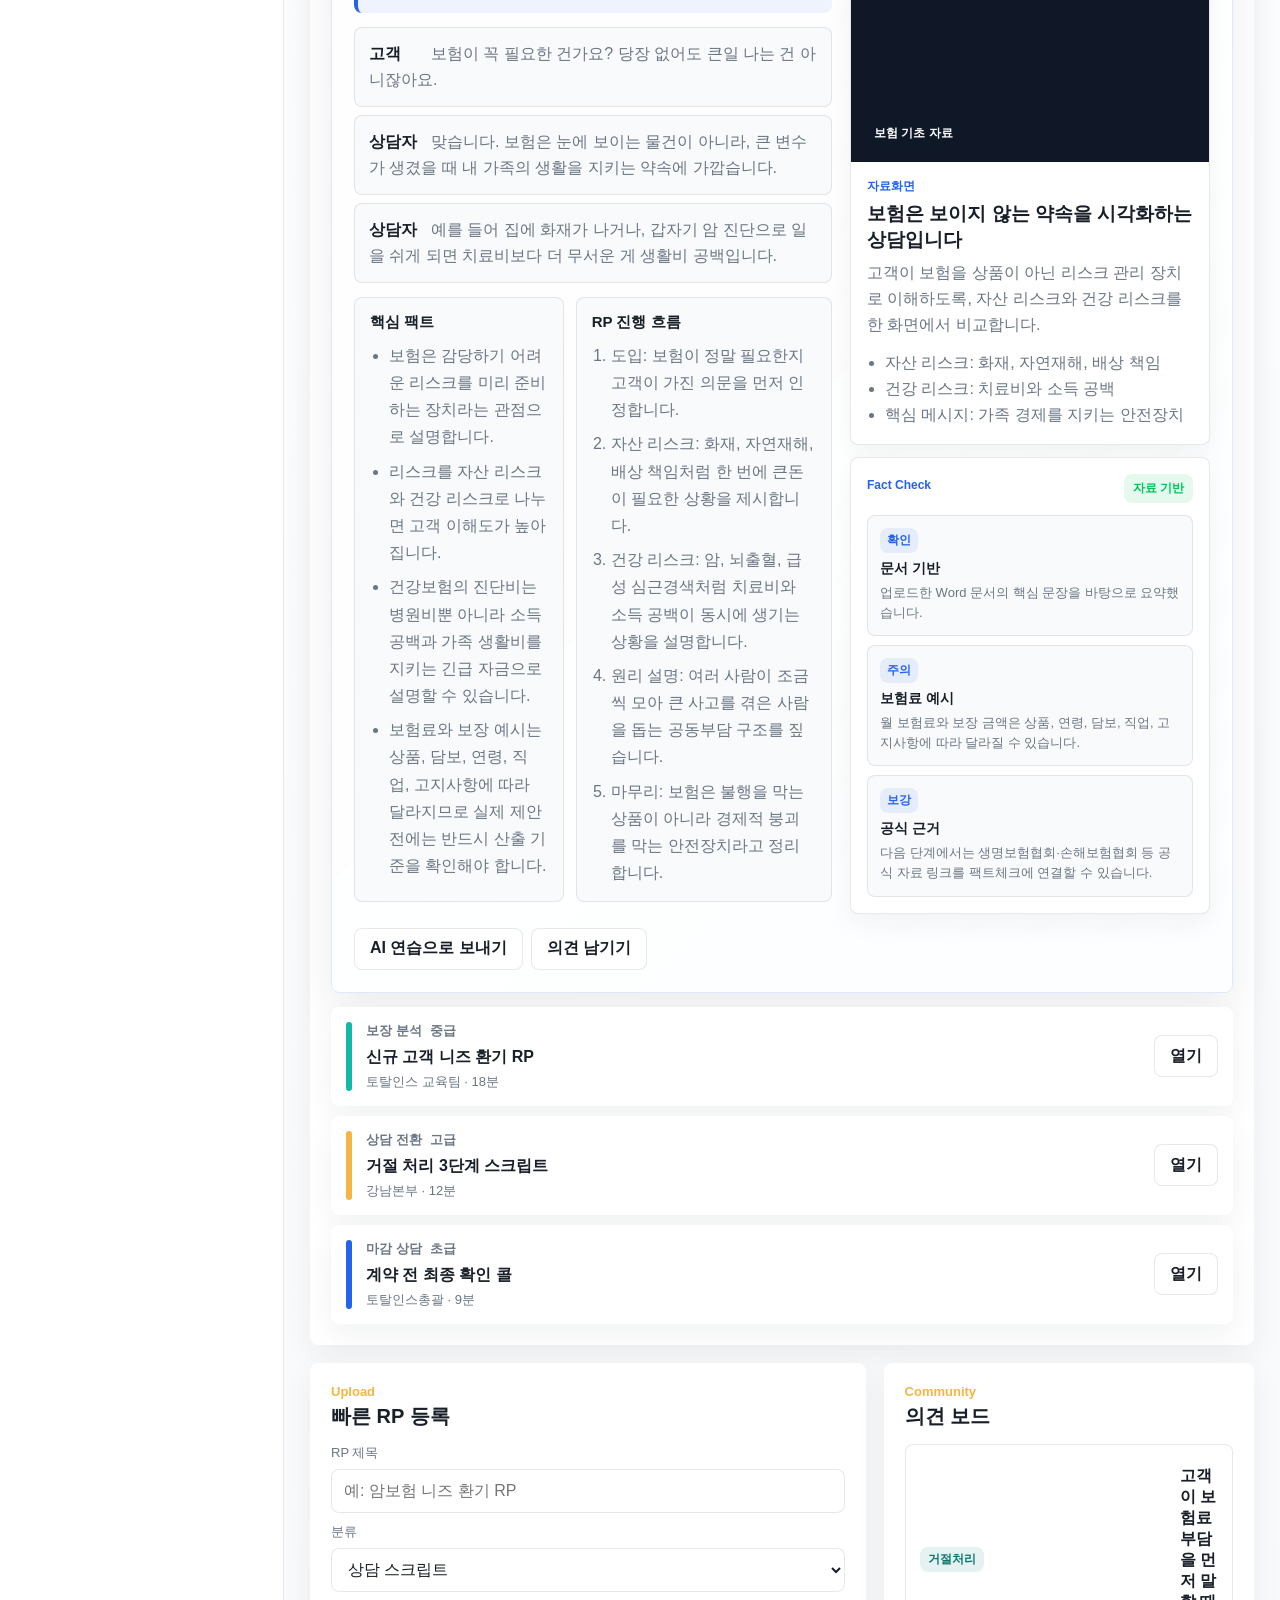
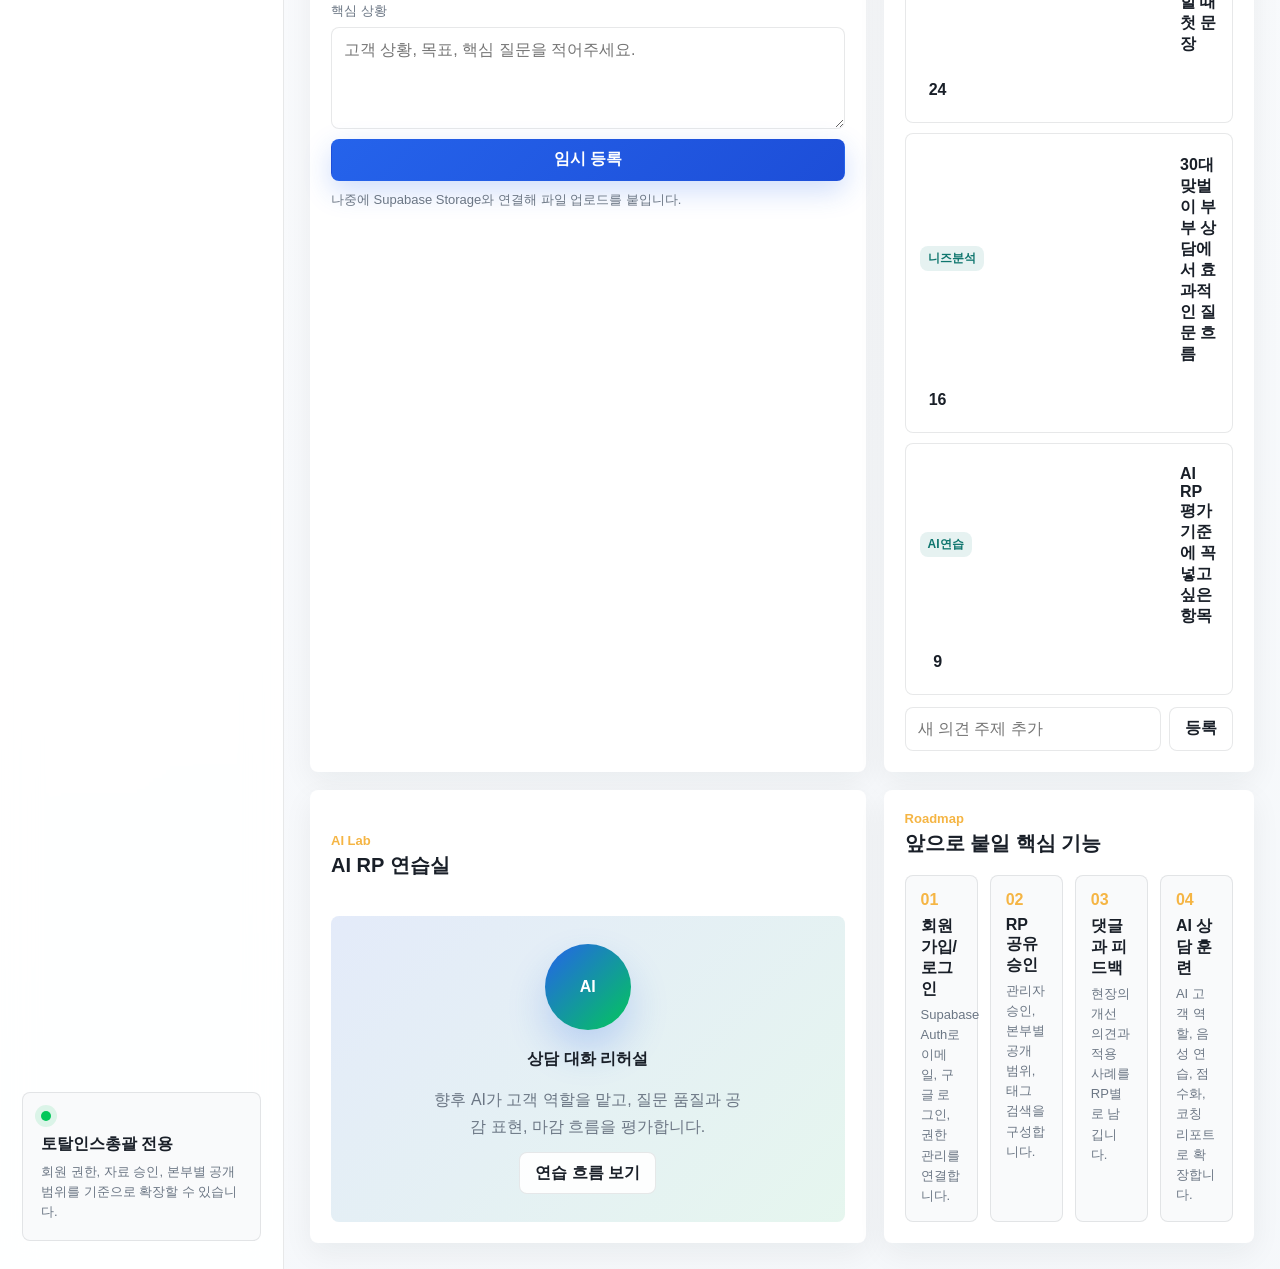
==== commit b66463bd: "Add premium RP material and fact check view" ====
--- a/index.html
+++ b/index.html
@@ -185,16 +185,42 @@
               </div>
               <div class="detail-tags" id="detailTags"></div>
               <p class="detail-summary" id="detailSummary"></p>
-              <blockquote id="detailQuote"></blockquote>
-              <div class="detail-grid">
-                <article>
-                  <h3>핵심 팩트</h3>
-                  <ul id="detailFacts"></ul>
-                </article>
-                <article>
-                  <h3>RP 진행 흐름</h3>
-                  <ol id="detailFlow"></ol>
-                </article>
+              <div class="detail-studio">
+                <div class="detail-main">
+                  <blockquote id="detailQuote"></blockquote>
+                  <div class="script-preview" id="detailScript"></div>
+                  <div class="detail-grid">
+                    <article>
+                      <h3>핵심 팩트</h3>
+                      <ul id="detailFacts"></ul>
+                    </article>
+                    <article>
+                      <h3>RP 진행 흐름</h3>
+                      <ol id="detailFlow"></ol>
+                    </article>
+                  </div>
+                </div>
+                <aside class="material-board" aria-label="RP 자료화면과 팩트체크">
+                  <div class="material-screen">
+                    <div class="material-image">
+                      <img id="materialImage" src="" alt="" />
+                      <span id="materialBadge">자료화면</span>
+                    </div>
+                    <div class="material-copy">
+                      <span>자료화면</span>
+                      <h3 id="materialTitle"></h3>
+                      <p id="materialCaption"></p>
+                      <ul id="materialPoints"></ul>
+                    </div>
+                  </div>
+                  <div class="fact-check">
+                    <div class="fact-check-head">
+                      <span>Fact Check</span>
+                      <strong id="factCheckScore"></strong>
+                    </div>
+                    <div id="factChecks"></div>
+                  </div>
+                </aside>
               </div>
               <div class="detail-actions">
                 <button class="secondary-button" type="button" id="sendToAi">AI 연습으로 보내기</button>
--- a/styles.css
+++ b/styles.css
@@ -1,17 +1,19 @@
 :root {
-  --bg: #f3f7f4;
-  --ink: #172126;
-  --muted: #66737a;
-  --line: rgba(23, 33, 38, 0.12);
-  --surface: rgba(255, 255, 255, 0.78);
+  --bg: #f6f8fb;
+  --ink: #191f28;
+  --muted: #6b7684;
+  --line: rgba(25, 31, 40, 0.1);
+  --surface: #ffffff;
+  --surface-soft: #f9fafb;
   --white: #ffffff;
-  --teal: #0d7c78;
-  --teal-dark: #095b58;
-  --brass: #b47d2b;
-  --blue: #365f86;
-  --wine: #7c4055;
-  --charcoal: #20282b;
-  --shadow: 0 18px 52px rgba(23, 33, 38, 0.12);
+  --teal: #14b8a6;
+  --teal-dark: #0f766e;
+  --brass: #f5b544;
+  --blue: #2563eb;
+  --green: #03c75a;
+  --wine: #8b5cf6;
+  --charcoal: #101828;
+  --shadow: 0 18px 42px rgba(25, 31, 40, 0.08);
 }
 
 * {
@@ -27,8 +29,9 @@
   min-height: 100vh;
   margin: 0;
   background:
-    linear-gradient(135deg, rgba(13, 124, 120, 0.12), transparent 30%),
-    linear-gradient(315deg, rgba(124, 64, 85, 0.1), transparent 36%),
+    linear-gradient(180deg, rgba(255, 255, 255, 0.88), rgba(246, 248, 251, 0.96)),
+    linear-gradient(135deg, rgba(37, 99, 235, 0.08), transparent 34%),
+    linear-gradient(315deg, rgba(3, 199, 90, 0.08), transparent 36%),
     var(--bg);
   color: var(--ink);
   font-family:
@@ -70,8 +73,10 @@
 .sidebar {
   min-height: 100vh;
   padding: 28px 22px;
-  color: #f8fbfa;
-  background: linear-gradient(180deg, #182225 0%, #27342f 56%, #332d34 100%);
+  color: var(--ink);
+  background: rgba(255, 255, 255, 0.9);
+  border-right: 1px solid var(--line);
+  backdrop-filter: blur(18px);
   display: flex;
   flex-direction: column;
   gap: 28px;
@@ -88,19 +93,19 @@
 .brand-mark {
   width: 46px;
   height: 46px;
-  border: 1px solid rgba(255, 255, 255, 0.34);
+  border: 1px solid rgba(37, 99, 235, 0.18);
   border-radius: 8px;
   display: grid;
   place-items: center;
-  background: linear-gradient(145deg, rgba(255, 255, 255, 0.18), rgba(255, 255, 255, 0.04));
-  color: #f2c675;
+  background: linear-gradient(145deg, rgba(37, 99, 235, 0.12), rgba(3, 199, 90, 0.08));
+  color: var(--blue);
   font-weight: 900;
 }
 
 .brand small {
   display: block;
   margin-bottom: 4px;
-  color: rgba(255, 255, 255, 0.6);
+  color: var(--muted);
   font-size: 12px;
   font-weight: 800;
 }
@@ -124,14 +129,14 @@
   align-items: center;
   gap: 11px;
   background: transparent;
-  color: rgba(255, 255, 255, 0.72);
+  color: var(--muted);
 }
 
 .nav-item.active,
 .nav-item:hover {
-  color: #fff;
-  background: rgba(255, 255, 255, 0.11);
-  border-color: rgba(255, 255, 255, 0.13);
+  color: var(--ink);
+  background: #eef4ff;
+  border-color: rgba(37, 99, 235, 0.16);
 }
 
 .nav-icon {
@@ -141,7 +146,7 @@
   border-radius: 7px;
   display: grid;
   place-items: center;
-  background: rgba(255, 255, 255, 0.1);
+  background: rgba(37, 99, 235, 0.08);
   font-size: 11px;
   font-weight: 900;
 }
@@ -149,9 +154,9 @@
 .access-panel {
   margin-top: auto;
   padding: 18px;
-  border: 1px solid rgba(255, 255, 255, 0.14);
-  border-radius: 8px;
-  background: rgba(255, 255, 255, 0.08);
+  border: 1px solid var(--line);
+  border-radius: 8px;
+  background: var(--surface-soft);
 }
 
 .status-dot {
@@ -160,8 +165,8 @@
   margin-bottom: 13px;
   border-radius: 50%;
   display: block;
-  background: #5ee0a8;
-  box-shadow: 0 0 0 6px rgba(94, 224, 168, 0.12);
+  background: var(--green);
+  box-shadow: 0 0 0 6px rgba(3, 199, 90, 0.12);
 }
 
 .access-panel strong {
@@ -171,14 +176,14 @@
 
 .access-panel p {
   margin: 0;
-  color: rgba(255, 255, 255, 0.66);
+  color: var(--muted);
   font-size: 13px;
   line-height: 1.55;
 }
 
 .app {
   min-width: 0;
-  padding: 24px;
+  padding: 26px;
 }
 
 .topbar {
@@ -187,6 +192,12 @@
   align-items: center;
   justify-content: space-between;
   gap: 14px;
+  position: sticky;
+  top: 0;
+  z-index: 5;
+  padding: 8px 0 12px;
+  background: rgba(246, 248, 251, 0.82);
+  backdrop-filter: blur(16px);
 }
 
 .search-box {
@@ -198,7 +209,8 @@
   display: flex;
   align-items: center;
   gap: 10px;
-  background: rgba(255, 255, 255, 0.78);
+  background: rgba(255, 255, 255, 0.92);
+  box-shadow: 0 8px 24px rgba(25, 31, 40, 0.04);
 }
 
 .search-box input {
@@ -236,8 +248,8 @@
 .primary-button {
   padding: 0 16px;
   color: #fff;
-  background: linear-gradient(135deg, var(--teal), var(--teal-dark));
-  box-shadow: 0 10px 28px rgba(13, 124, 120, 0.22);
+  background: linear-gradient(135deg, var(--blue), #1d4ed8);
+  box-shadow: 0 10px 28px rgba(37, 99, 235, 0.22);
 }
 
 .secondary-button,
@@ -246,7 +258,7 @@
   padding: 0 15px;
   color: var(--ink);
   border-color: var(--line);
-  background: rgba(255, 255, 255, 0.75);
+  background: rgba(255, 255, 255, 0.92);
 }
 
 .ghost-button {
@@ -279,11 +291,11 @@
 .hero-copy {
   min-height: 364px;
   padding: clamp(28px, 4vw, 54px);
-  border: 1px solid rgba(255, 255, 255, 0.72);
+  border: 1px solid rgba(255, 255, 255, 0.9);
   border-radius: 8px;
   background:
-    linear-gradient(135deg, rgba(255, 255, 255, 0.94), rgba(255, 255, 255, 0.66)),
-    linear-gradient(135deg, rgba(13, 124, 120, 0.1), rgba(124, 64, 85, 0.08));
+    linear-gradient(135deg, rgba(255, 255, 255, 0.98), rgba(255, 255, 255, 0.82)),
+    linear-gradient(135deg, rgba(37, 99, 235, 0.08), rgba(3, 199, 90, 0.06));
   box-shadow: var(--shadow);
 }
 
@@ -292,8 +304,8 @@
   padding: 8px 11px;
   border-radius: 8px;
   display: inline-flex;
-  color: var(--teal-dark);
-  background: rgba(13, 124, 120, 0.1);
+  color: var(--blue);
+  background: rgba(37, 99, 235, 0.09);
   font-size: 13px;
   font-weight: 900;
 }
@@ -375,10 +387,10 @@
 .metrics article,
 .surface,
 .scenario-card {
-  border: 1px solid rgba(255, 255, 255, 0.72);
+  border: 1px solid rgba(255, 255, 255, 0.9);
   border-radius: 8px;
   background: var(--surface);
-  box-shadow: 0 10px 28px rgba(23, 33, 38, 0.07);
+  box-shadow: 0 10px 30px rgba(25, 31, 40, 0.06);
 }
 
 .metrics article {
@@ -417,6 +429,10 @@
   gap: 18px;
 }
 
+#library {
+  grid-column: 1 / -1;
+}
+
 .surface {
   min-width: 0;
   padding: 20px;
@@ -460,15 +476,15 @@
 .featured-rp {
   margin-bottom: 14px;
   padding: 14px;
-  border: 1px solid rgba(255, 255, 255, 0.74);
+  border: 1px solid rgba(255, 255, 255, 0.94);
   border-radius: 8px;
   display: grid;
   grid-template-columns: minmax(220px, 0.72fr) minmax(0, 1.28fr);
   gap: 16px;
   background:
-    linear-gradient(135deg, rgba(255, 255, 255, 0.92), rgba(255, 255, 255, 0.66)),
-    linear-gradient(135deg, rgba(13, 124, 120, 0.12), rgba(180, 125, 43, 0.1));
-  box-shadow: 0 14px 34px rgba(23, 33, 38, 0.08);
+    linear-gradient(135deg, rgba(255, 255, 255, 0.98), rgba(255, 255, 255, 0.86)),
+    linear-gradient(135deg, rgba(37, 99, 235, 0.08), rgba(245, 181, 68, 0.08));
+  box-shadow: var(--shadow);
 }
 
 .featured-rp[hidden] {
@@ -539,7 +555,7 @@
   padding: 12px;
   border: 1px solid var(--line);
   border-radius: 8px;
-  background: rgba(255, 255, 255, 0.74);
+  background: var(--surface-soft);
 }
 
 .fact-grid strong {
@@ -565,26 +581,27 @@
   padding: 6px 9px;
   border-radius: 8px;
   color: var(--ink);
-  background: rgba(180, 125, 43, 0.12);
+  background: rgba(245, 181, 68, 0.16);
   font-size: 12px;
   font-weight: 900;
 }
 
 .rp-detail {
   margin-bottom: 14px;
-  padding: 18px;
-  border: 1px solid rgba(13, 124, 120, 0.22);
+  padding: 22px;
+  border: 1px solid rgba(37, 99, 235, 0.14);
   border-radius: 8px;
   background:
-    linear-gradient(135deg, rgba(255, 255, 255, 0.94), rgba(255, 255, 255, 0.72)),
-    rgba(13, 124, 120, 0.08);
+    linear-gradient(135deg, rgba(255, 255, 255, 0.98), rgba(255, 255, 255, 0.86)),
+    rgba(37, 99, 235, 0.06);
+  box-shadow: var(--shadow);
 }
 
 .detail-status {
   padding: 6px 9px;
   border-radius: 8px;
   color: var(--teal-dark);
-  background: rgba(13, 124, 120, 0.1);
+  background: rgba(3, 199, 90, 0.1);
   font-size: 12px;
   font-weight: 900;
   white-space: nowrap;
@@ -600,7 +617,7 @@
   padding: 6px 9px;
   border-radius: 8px;
   color: var(--ink);
-  background: rgba(255, 255, 255, 0.78);
+  background: var(--surface-soft);
   border: 1px solid var(--line);
   font-size: 12px;
   font-weight: 900;
@@ -615,11 +632,45 @@
 .rp-detail blockquote {
   margin: 0 0 14px;
   padding: 14px 16px;
-  border-left: 4px solid var(--brass);
+  border-left: 4px solid var(--blue);
   border-radius: 8px;
   color: var(--ink);
-  background: rgba(180, 125, 43, 0.1);
+  background: rgba(37, 99, 235, 0.07);
   line-height: 1.7;
+}
+
+.detail-studio {
+  display: grid;
+  grid-template-columns: minmax(0, 1fr) minmax(360px, 0.62fr);
+  gap: 18px;
+  align-items: start;
+}
+
+.detail-main {
+  min-width: 0;
+}
+
+.script-preview {
+  margin-bottom: 14px;
+  display: grid;
+  gap: 8px;
+}
+
+.script-preview p {
+  margin: 0;
+  padding: 13px 14px;
+  border: 1px solid var(--line);
+  border-radius: 8px;
+  color: var(--muted);
+  background: var(--surface-soft);
+  line-height: 1.62;
+}
+
+.script-preview strong {
+  display: inline-flex;
+  min-width: 54px;
+  margin-right: 8px;
+  color: var(--ink);
 }
 
 .detail-grid {
@@ -632,7 +683,7 @@
   padding: 15px;
   border: 1px solid var(--line);
   border-radius: 8px;
-  background: rgba(255, 255, 255, 0.76);
+  background: var(--surface-soft);
 }
 
 .detail-grid h3 {
@@ -659,9 +710,145 @@
   gap: 8px;
 }
 
+.material-board {
+  display: grid;
+  gap: 12px;
+}
+
+.material-screen,
+.fact-check {
+  border: 1px solid var(--line);
+  border-radius: 8px;
+  background: var(--white);
+  box-shadow: 0 10px 24px rgba(25, 31, 40, 0.05);
+  overflow: hidden;
+}
+
+.material-image {
+  min-height: 230px;
+  position: relative;
+  background: #101828;
+}
+
+.material-image img {
+  width: 100%;
+  height: 100%;
+  min-height: 230px;
+  display: block;
+  object-fit: cover;
+}
+
+.material-image::after {
+  content: "";
+  position: absolute;
+  inset: 0;
+  background: linear-gradient(180deg, transparent 42%, rgba(16, 24, 40, 0.58));
+}
+
+.material-image span {
+  position: absolute;
+  left: 14px;
+  bottom: 14px;
+  z-index: 1;
+  padding: 6px 9px;
+  border-radius: 8px;
+  color: #fff;
+  background: rgba(16, 24, 40, 0.72);
+  font-size: 12px;
+  font-weight: 900;
+}
+
+.material-copy {
+  padding: 16px;
+}
+
+.material-copy > span,
+.fact-check-head span {
+  display: block;
+  margin-bottom: 6px;
+  color: var(--blue);
+  font-size: 12px;
+  font-weight: 900;
+}
+
+.material-copy h3 {
+  margin: 0 0 8px;
+  font-size: 19px;
+  line-height: 1.35;
+}
+
+.material-copy p {
+  margin: 0 0 12px;
+  color: var(--muted);
+  line-height: 1.62;
+}
+
+.material-copy ul {
+  margin: 0;
+  padding-left: 18px;
+  color: var(--muted);
+  line-height: 1.62;
+}
+
+.fact-check {
+  padding: 16px;
+}
+
+.fact-check-head {
+  display: flex;
+  align-items: center;
+  justify-content: space-between;
+  gap: 12px;
+  margin-bottom: 12px;
+}
+
+.fact-check-head strong {
+  padding: 6px 9px;
+  border-radius: 8px;
+  color: var(--green);
+  background: rgba(3, 199, 90, 0.1);
+  font-size: 12px;
+}
+
+#factChecks {
+  display: grid;
+  gap: 9px;
+}
+
+#factChecks article {
+  padding: 12px;
+  border: 1px solid var(--line);
+  border-radius: 8px;
+  background: var(--surface-soft);
+}
+
+#factChecks span {
+  display: inline-flex;
+  margin-bottom: 7px;
+  padding: 4px 7px;
+  border-radius: 8px;
+  color: var(--blue);
+  background: rgba(37, 99, 235, 0.09);
+  font-size: 12px;
+  font-weight: 900;
+}
+
+#factChecks strong {
+  display: block;
+  margin-bottom: 5px;
+  font-size: 14px;
+}
+
+#factChecks p {
+  margin: 0;
+  color: var(--muted);
+  font-size: 13px;
+  line-height: 1.55;
+}
+
 .scenario-card.active,
 .featured-rp.active {
-  outline: 2px solid rgba(13, 124, 120, 0.42);
+  outline: 2px solid rgba(37, 99, 235, 0.42);
   outline-offset: 2px;
 }
 
@@ -804,8 +991,8 @@
   gap: 12px;
   text-align: center;
   background:
-    linear-gradient(135deg, rgba(13, 124, 120, 0.12), rgba(124, 64, 85, 0.14)),
-    rgba(255, 255, 255, 0.58);
+    linear-gradient(135deg, rgba(37, 99, 235, 0.1), rgba(3, 199, 90, 0.08)),
+    var(--surface-soft);
 }
 
 .voice-mark {
@@ -815,8 +1002,8 @@
   display: grid;
   place-items: center;
   color: #fff;
-  background: linear-gradient(135deg, var(--charcoal), var(--teal-dark));
-  box-shadow: 0 20px 38px rgba(13, 124, 120, 0.22);
+  background: linear-gradient(135deg, var(--blue), var(--green));
+  box-shadow: 0 20px 38px rgba(37, 99, 235, 0.22);
   font-weight: 900;
 }
 
@@ -856,7 +1043,7 @@
   padding: 15px;
   border: 1px solid var(--line);
   border-radius: 8px;
-  background: rgba(255, 255, 255, 0.64);
+  background: var(--surface-soft);
 }
 
 .roadmap span {
@@ -990,6 +1177,10 @@
     grid-template-columns: 1fr;
   }
 
+  .detail-studio {
+    grid-template-columns: 1fr;
+  }
+
   .scenario-card {
     grid-template-columns: 6px minmax(0, 1fr);
   }
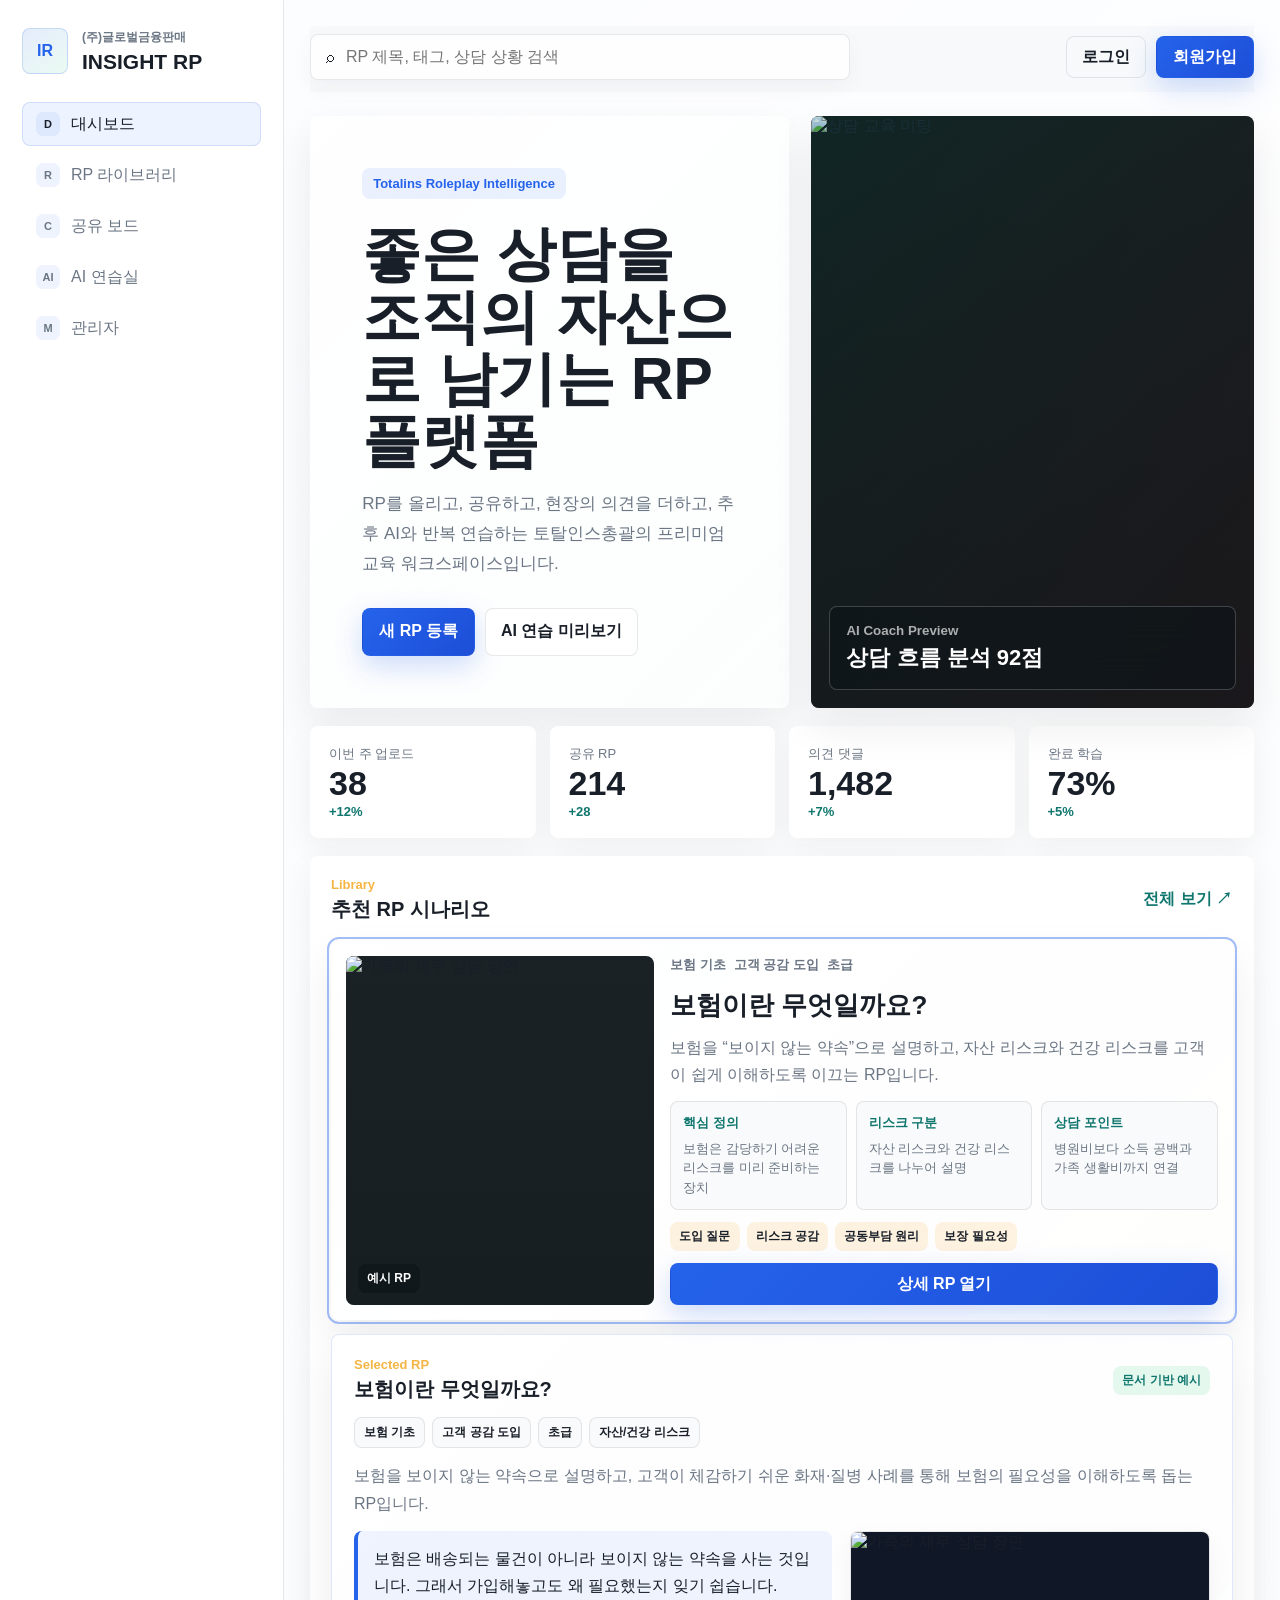
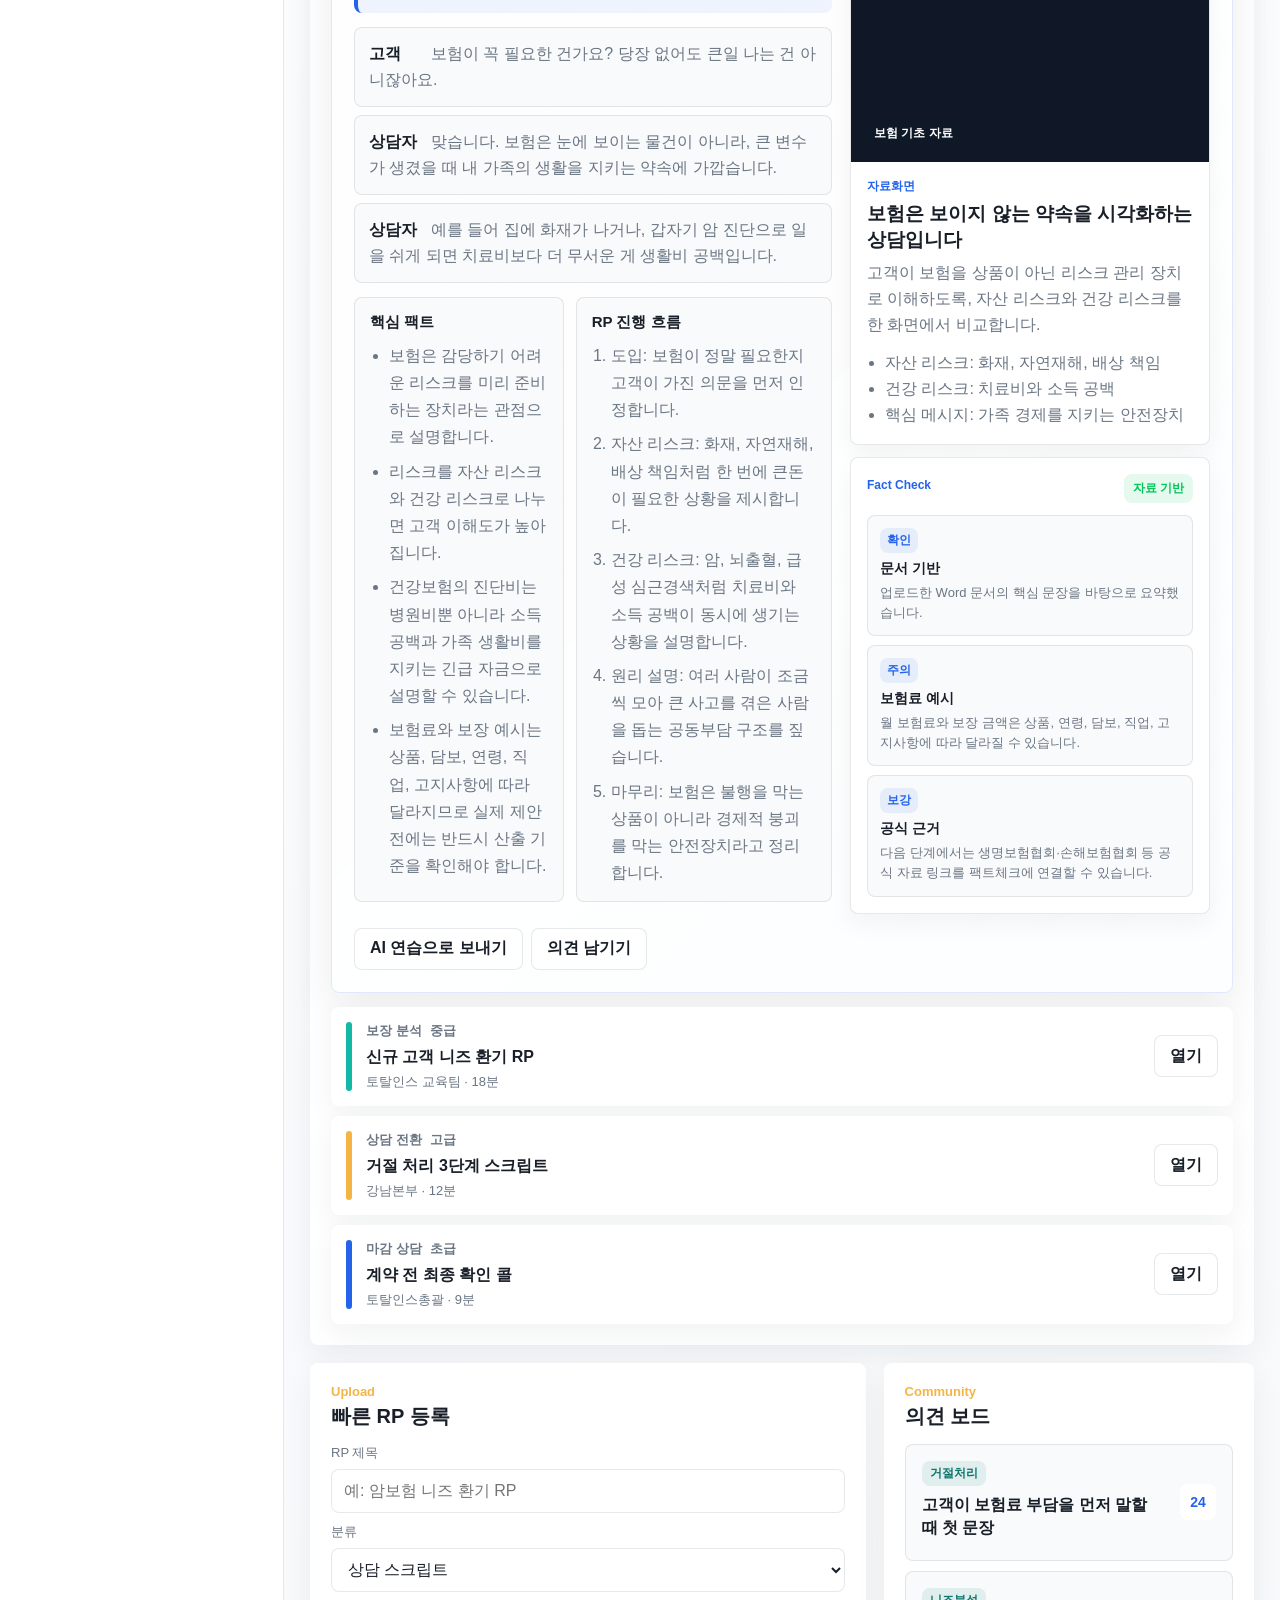
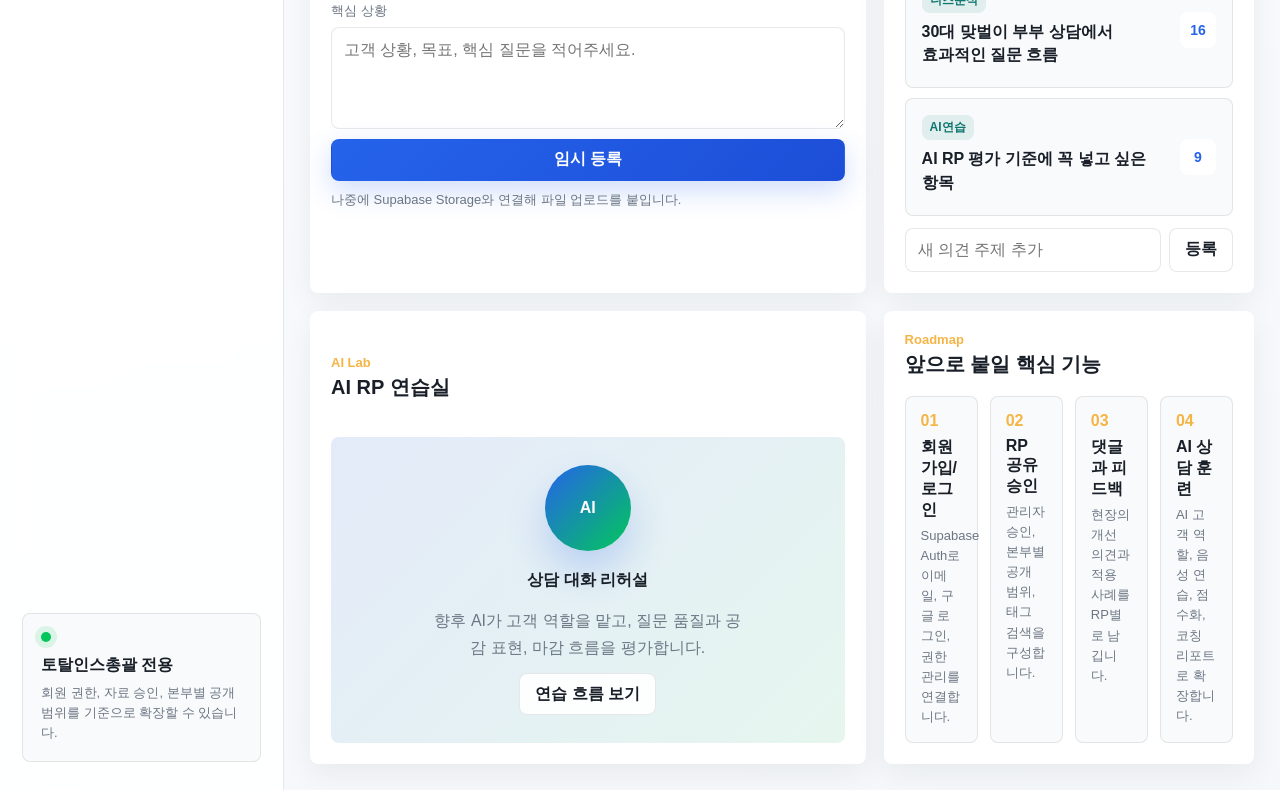
==== commit 5257e2bf: "Fix discussion board text layout" ====
--- a/index.html
+++ b/index.html
@@ -307,18 +307,24 @@
             </div>
             <div class="discussion-list" id="discussionList">
               <article>
-                <span class="pill">거절처리</span>
-                <h3>고객이 보험료 부담을 먼저 말할 때 첫 문장</h3>
+                <div>
+                  <span class="pill">거절처리</span>
+                  <h3>고객이 보험료 부담을 먼저 말할 때 첫 문장</h3>
+                </div>
                 <strong>24</strong>
               </article>
               <article>
-                <span class="pill">니즈분석</span>
-                <h3>30대 맞벌이 부부 상담에서 효과적인 질문 흐름</h3>
+                <div>
+                  <span class="pill">니즈분석</span>
+                  <h3>30대 맞벌이 부부 상담에서 효과적인 질문 흐름</h3>
+                </div>
                 <strong>16</strong>
               </article>
               <article>
-                <span class="pill">AI연습</span>
-                <h3>AI RP 평가 기준에 꼭 넣고 싶은 항목</h3>
+                <div>
+                  <span class="pill">AI연습</span>
+                  <h3>AI RP 평가 기준에 꼭 넣고 싶은 항목</h3>
+                </div>
                 <strong>9</strong>
               </article>
             </div>
--- a/styles.css
+++ b/styles.css
@@ -940,26 +940,33 @@
 }
 
 .discussion-list article {
-  min-height: 88px;
-  padding: 14px;
+  min-height: 84px;
+  padding: 16px;
   border: 1px solid var(--line);
   border-radius: 8px;
   display: grid;
-  grid-template-columns: minmax(0, 1fr) 38px;
-  gap: 12px;
+  grid-template-columns: minmax(0, 1fr) auto;
+  gap: 14px;
   align-items: center;
-  background: rgba(255, 255, 255, 0.64);
+  background: var(--surface-soft);
+}
+
+.discussion-list article > div {
+  min-width: 0;
 }
 
 .pill {
   width: fit-content;
+  max-width: 100%;
   padding: 4px 8px;
   border-radius: 8px;
   display: inline-flex;
+  align-items: center;
   color: var(--teal-dark);
   background: rgba(13, 124, 120, 0.1);
   font-size: 12px;
   font-weight: 900;
+  white-space: nowrap;
 }
 
 .discussion-list strong {
@@ -969,6 +976,15 @@
   display: grid;
   place-items: center;
   background: #fff;
+  color: var(--blue);
+  font-size: 14px;
+  flex: 0 0 auto;
+}
+
+.discussion-list h3 {
+  word-break: keep-all;
+  overflow-wrap: anywhere;
+  line-height: 1.45;
 }
 
 .comment-form {
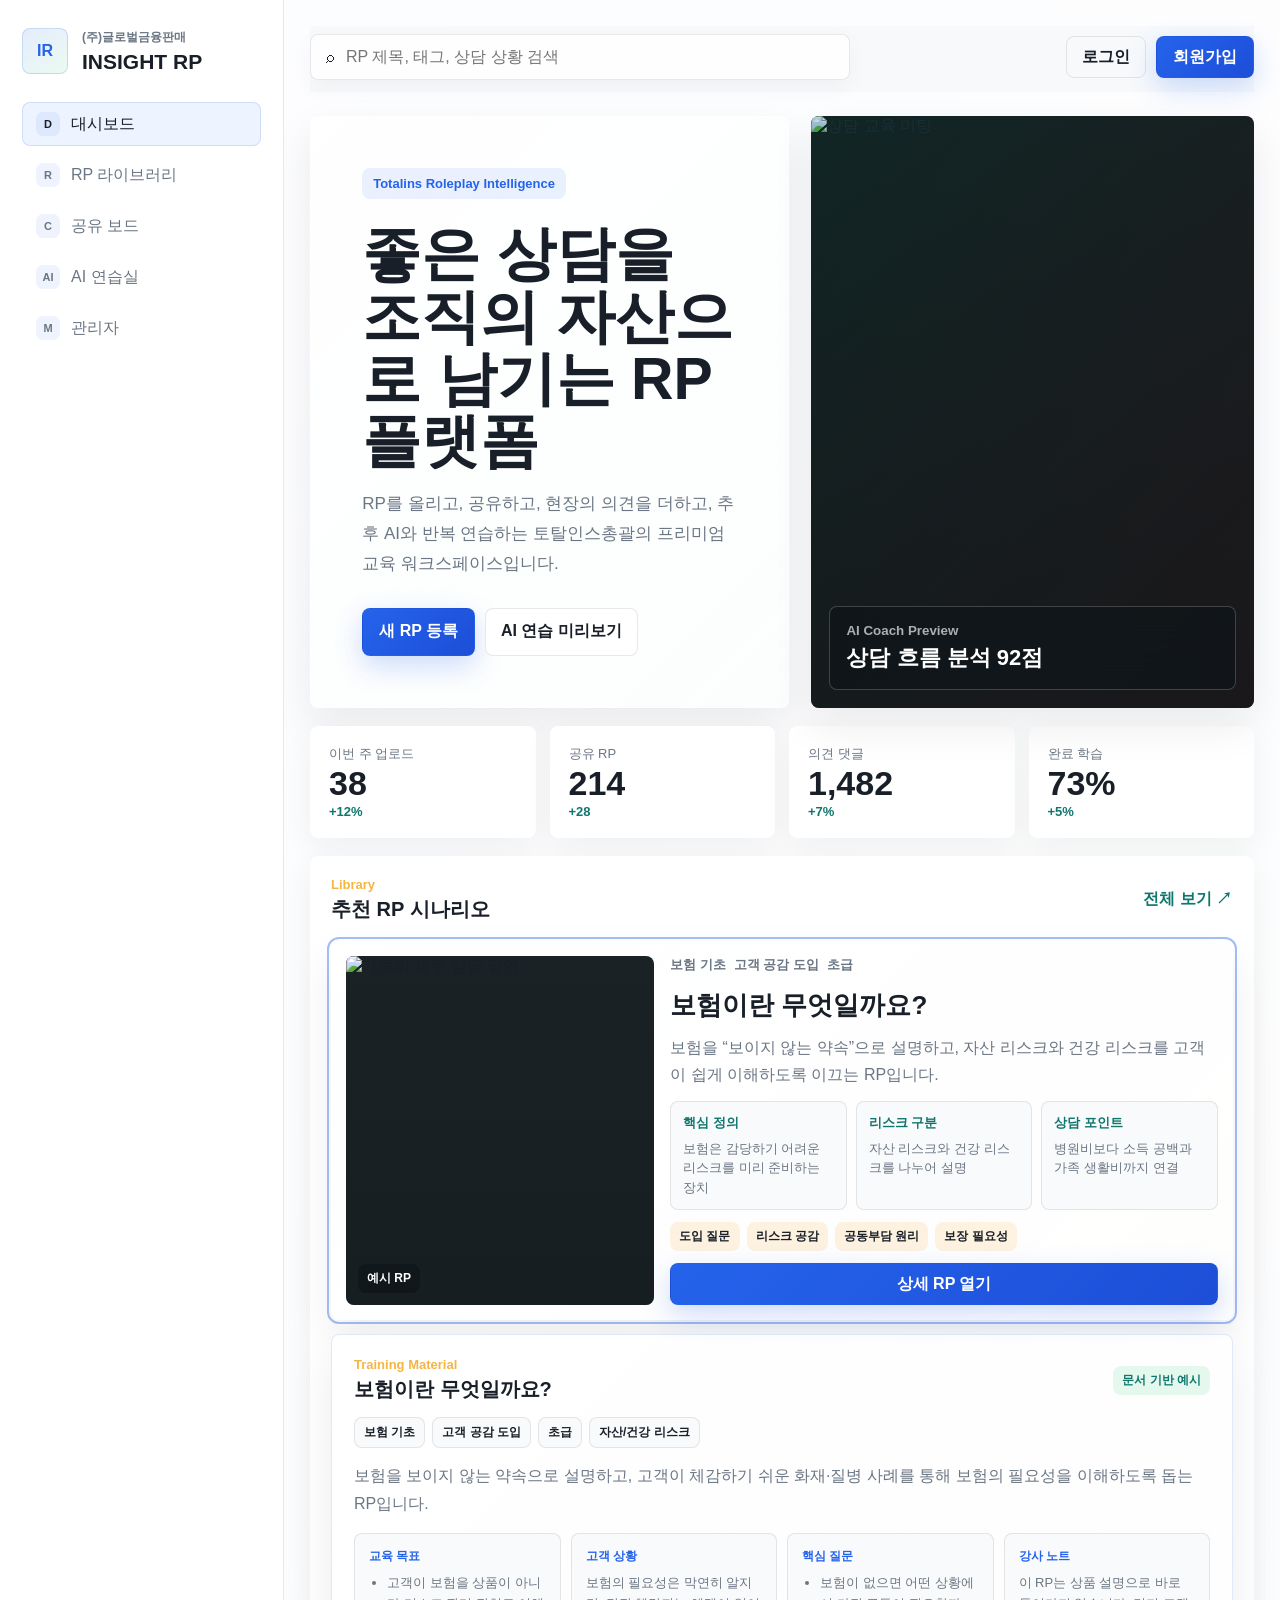
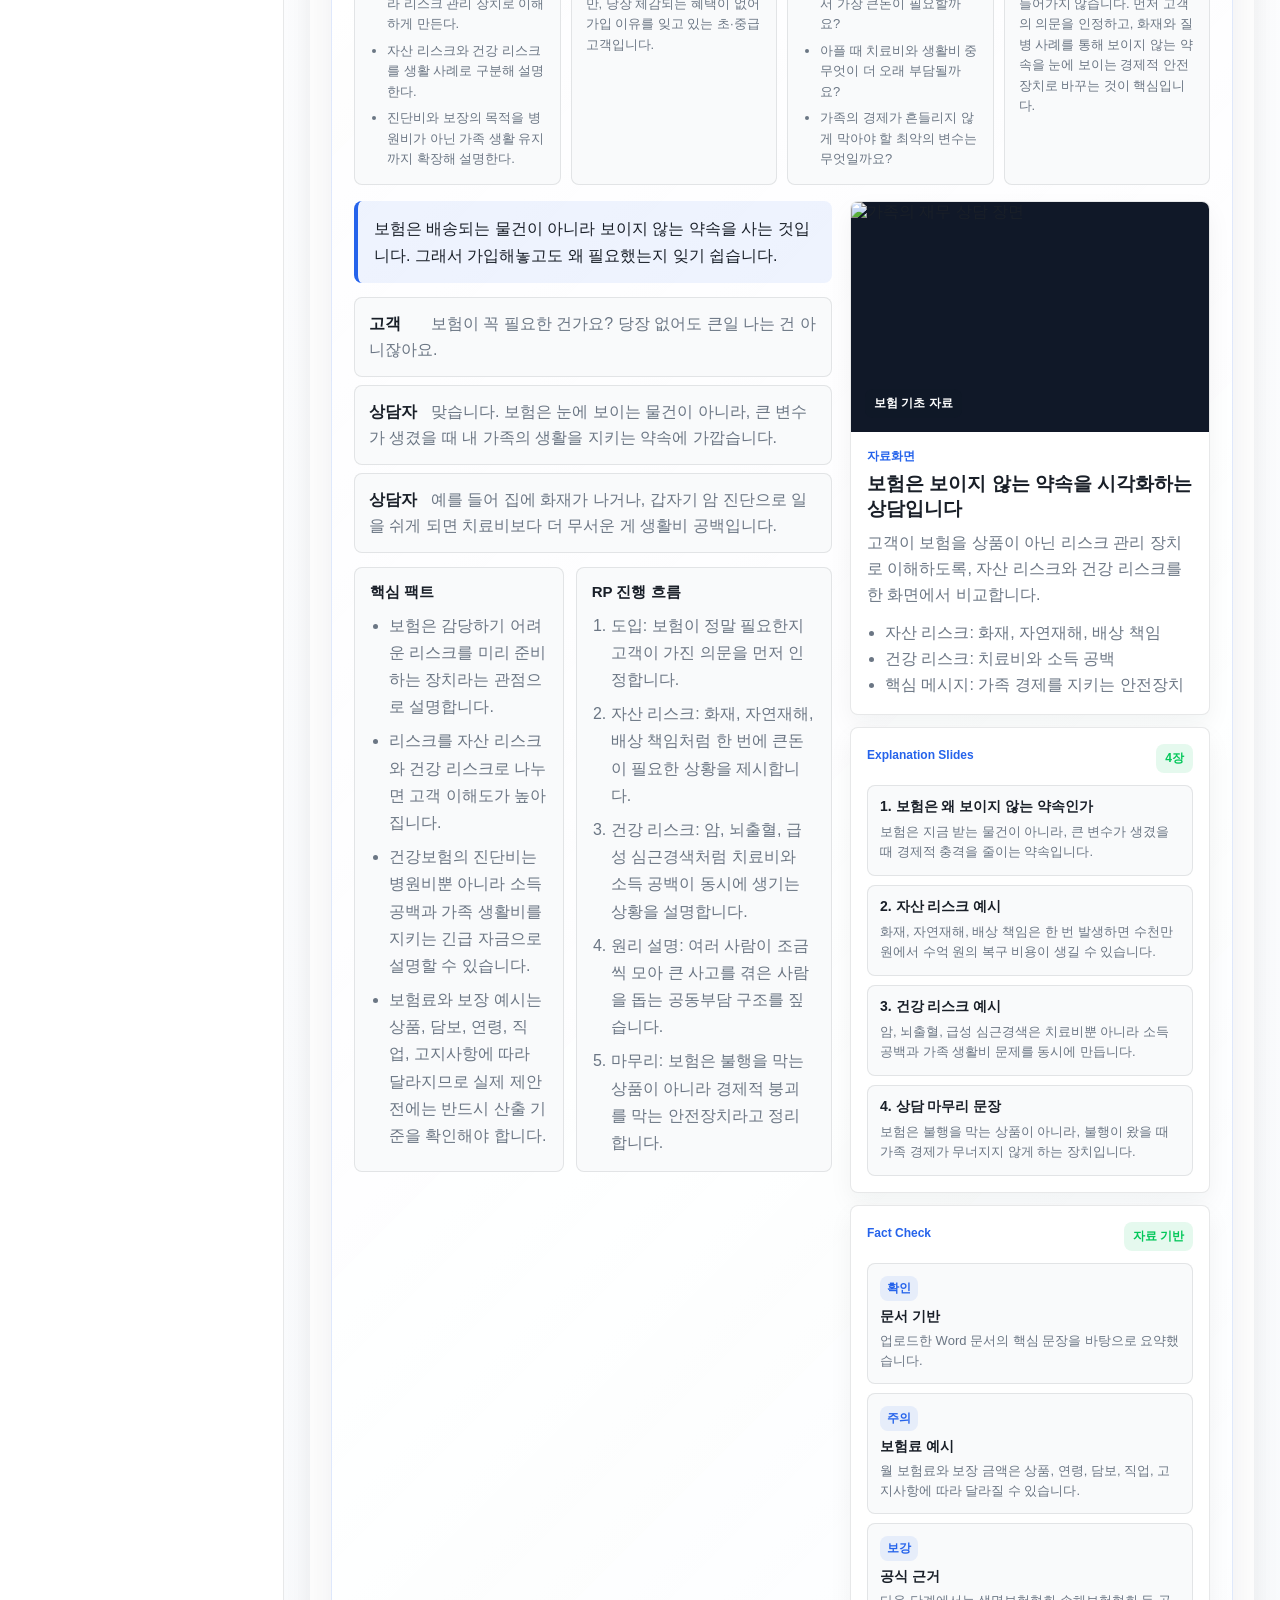
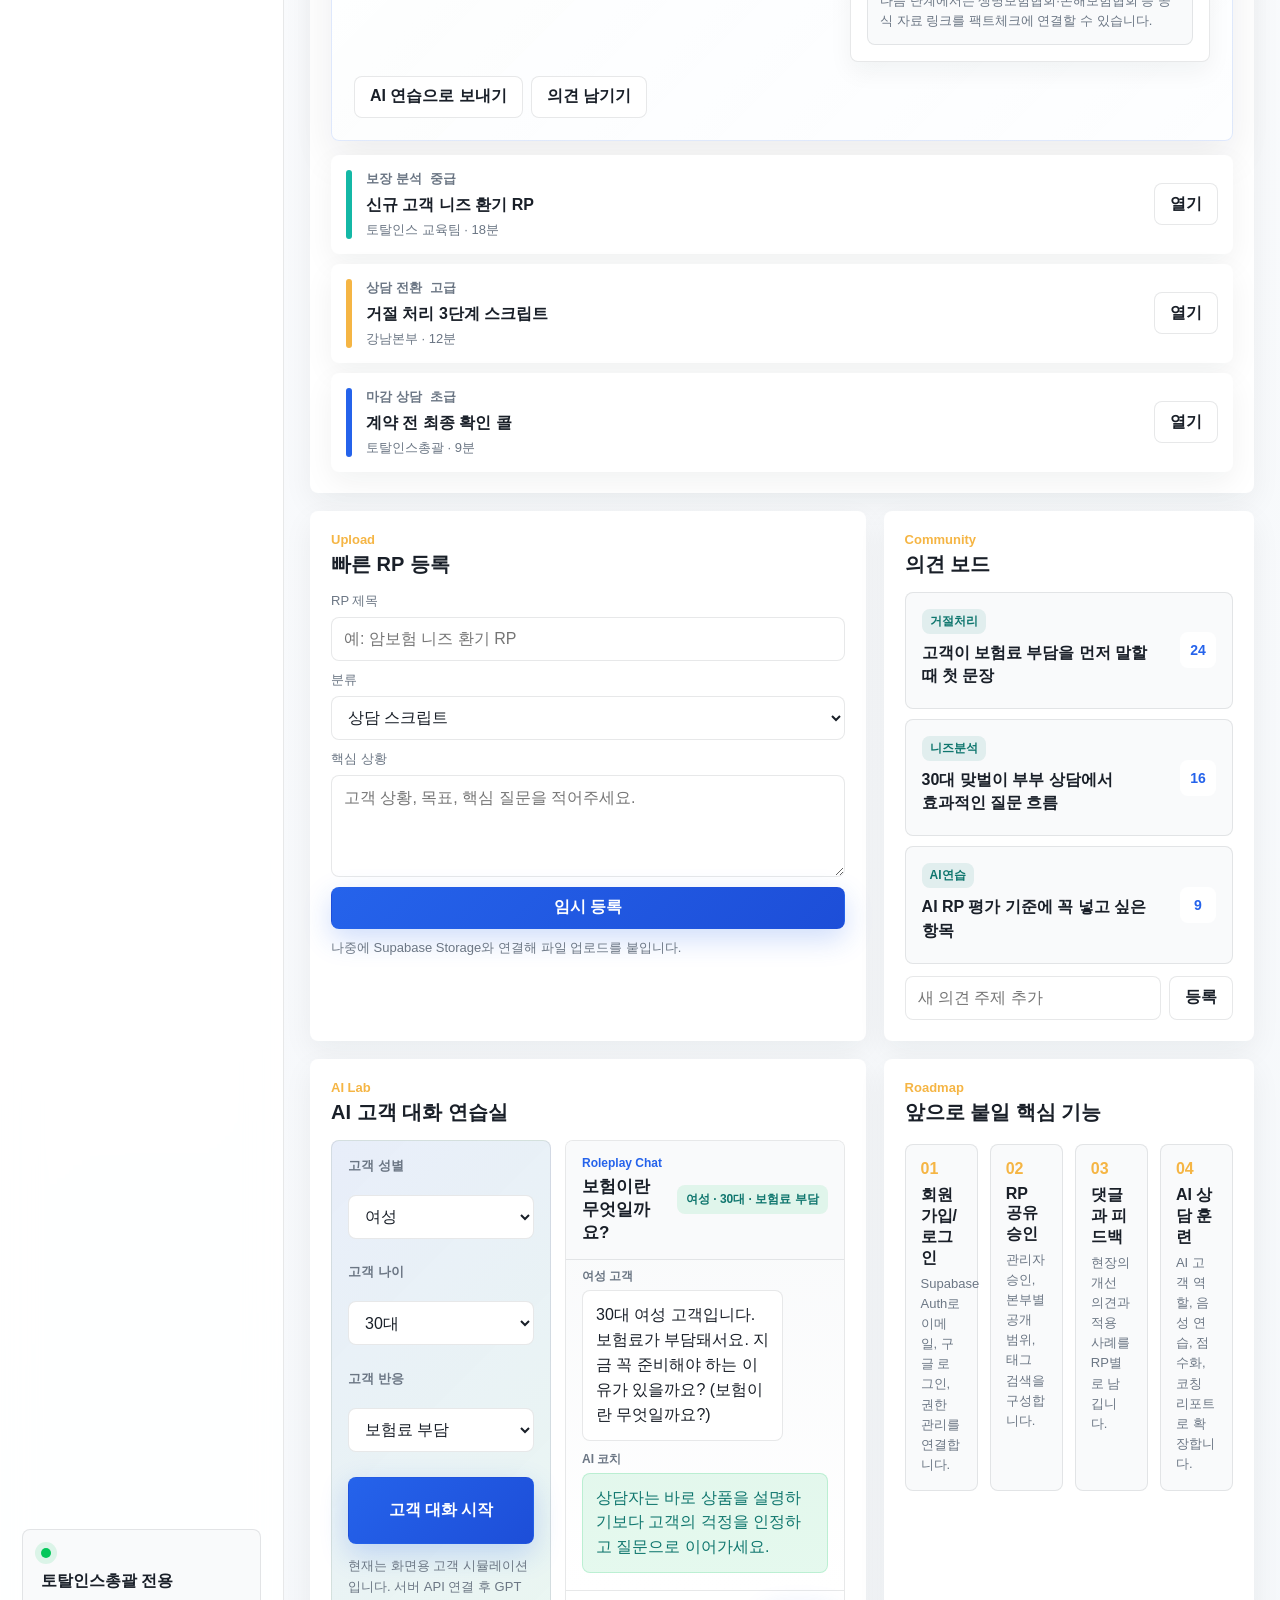
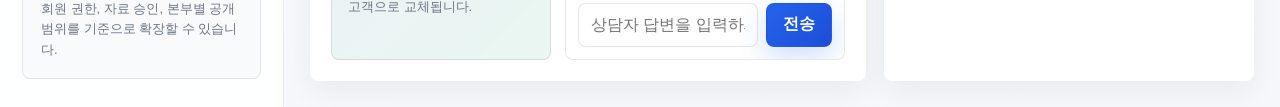
==== commit 1cc1d4de: "Expand RP materials and AI customer practice" ====
--- a/index.html
+++ b/index.html
@@ -178,13 +178,31 @@
             <section class="rp-detail" id="rpDetail" aria-live="polite">
               <div class="section-head compact">
                 <div>
-                  <span>Selected RP</span>
+                  <span>Training Material</span>
                   <h2 id="detailTitle">보험이란 무엇일까요?</h2>
                 </div>
                 <span class="detail-status" id="detailStatus">문서 기반 예시</span>
               </div>
               <div class="detail-tags" id="detailTags"></div>
               <p class="detail-summary" id="detailSummary"></p>
+              <div class="training-pack" aria-label="RP 교육자료 요약">
+                <article>
+                  <span>교육 목표</span>
+                  <ul id="detailGoals"></ul>
+                </article>
+                <article>
+                  <span>고객 상황</span>
+                  <p id="detailCustomer"></p>
+                </article>
+                <article>
+                  <span>핵심 질문</span>
+                  <ul id="detailQuestions"></ul>
+                </article>
+                <article>
+                  <span>강사 노트</span>
+                  <p id="detailInstructor"></p>
+                </article>
+              </div>
               <div class="detail-studio">
                 <div class="detail-main">
                   <blockquote id="detailQuote"></blockquote>
@@ -212,6 +230,13 @@
                       <p id="materialCaption"></p>
                       <ul id="materialPoints"></ul>
                     </div>
+                  </div>
+                  <div class="slide-deck">
+                    <div class="fact-check-head">
+                      <span>Explanation Slides</span>
+                      <strong id="slideCount"></strong>
+                    </div>
+                    <div id="materialSlides"></div>
                   </div>
                   <div class="fact-check">
                     <div class="fact-check-head">
@@ -338,18 +363,54 @@
             <div class="section-head compact">
               <div>
                 <span>AI Lab</span>
-                <h2>AI RP 연습실</h2>
-              </div>
-            </div>
-            <div class="practice-stage">
-              <div class="voice-mark">AI</div>
-              <h3>상담 대화 리허설</h3>
-              <p>향후 AI가 고객 역할을 맡고, 질문 품질과 공감 표현, 마감 흐름을 평가합니다.</p>
-              <button class="secondary-button" type="button" id="practiceButton">연습 흐름 보기</button>
-            </div>
-            <div class="coach-feed" id="coachFeed" hidden>
-              <p><b>고객:</b> 보험료가 부담돼서 조금 더 생각해보고 싶어요.</p>
-              <p><b>AI 코치:</b> 바로 반박하기보다 부담의 이유를 구체화하는 질문이 좋습니다.</p>
+                <h2>AI 고객 대화 연습실</h2>
+              </div>
+            </div>
+            <div class="practice-console">
+              <div class="persona-panel">
+                <label>
+                  <span>고객 성별</span>
+                  <select id="personaGender">
+                    <option value="female">여성</option>
+                    <option value="male">남성</option>
+                  </select>
+                </label>
+                <label>
+                  <span>고객 나이</span>
+                  <select id="personaAge">
+                    <option value="30">30대</option>
+                    <option value="20">20대</option>
+                    <option value="40">40대</option>
+                    <option value="50">50대</option>
+                    <option value="60">60대</option>
+                  </select>
+                </label>
+                <label>
+                  <span>고객 반응</span>
+                  <select id="personaMood">
+                    <option value="price">보험료 부담</option>
+                    <option value="doubt">필요성 의문</option>
+                    <option value="busy">시간 부족</option>
+                    <option value="family">가족 상의</option>
+                  </select>
+                </label>
+                <button class="primary-button full" type="button" id="startPractice">고객 대화 시작</button>
+                <p>현재는 화면용 고객 시뮬레이션입니다. 서버 API 연결 후 GPT 고객으로 교체됩니다.</p>
+              </div>
+              <div class="chat-panel">
+                <div class="chat-head">
+                  <div>
+                    <span>Roleplay Chat</span>
+                    <h3 id="practiceTitle">보험이란 무엇일까요?</h3>
+                  </div>
+                  <strong id="personaSummary">여성 · 30대 · 보험료 부담</strong>
+                </div>
+                <div class="practice-messages" id="practiceMessages"></div>
+                <form class="practice-form" id="practiceForm">
+                  <input id="practiceInput" placeholder="상담자 답변을 입력하세요" />
+                  <button class="primary-button" type="submit">전송</button>
+                </form>
+              </div>
             </div>
           </section>
 
--- a/styles.css
+++ b/styles.css
@@ -629,6 +629,45 @@
   line-height: 1.72;
 }
 
+.training-pack {
+  margin: 16px 0;
+  display: grid;
+  grid-template-columns: repeat(4, minmax(0, 1fr));
+  gap: 10px;
+}
+
+.training-pack article {
+  min-height: 144px;
+  padding: 14px;
+  border: 1px solid var(--line);
+  border-radius: 8px;
+  background: var(--surface-soft);
+}
+
+.training-pack span {
+  display: block;
+  margin-bottom: 8px;
+  color: var(--blue);
+  font-size: 12px;
+  font-weight: 900;
+}
+
+.training-pack p,
+.training-pack ul {
+  margin: 0;
+  color: var(--muted);
+  font-size: 13px;
+  line-height: 1.58;
+}
+
+.training-pack ul {
+  padding-left: 18px;
+}
+
+.training-pack li + li {
+  margin-top: 6px;
+}
+
 .rp-detail blockquote {
   margin: 0 0 14px;
   padding: 14px 16px;
@@ -716,7 +755,8 @@
 }
 
 .material-screen,
-.fact-check {
+.fact-check,
+.slide-deck {
   border: 1px solid var(--line);
   border-radius: 8px;
   background: var(--white);
@@ -794,6 +834,10 @@
   padding: 16px;
 }
 
+.slide-deck {
+  padding: 16px;
+}
+
 .fact-check-head {
   display: flex;
   align-items: center;
@@ -815,11 +859,31 @@
   gap: 9px;
 }
 
-#factChecks article {
+#factChecks article,
+#materialSlides article {
   padding: 12px;
   border: 1px solid var(--line);
   border-radius: 8px;
   background: var(--surface-soft);
+}
+
+#materialSlides {
+  display: grid;
+  gap: 9px;
+}
+
+#materialSlides strong {
+  display: block;
+  margin-bottom: 6px;
+  color: var(--ink);
+  font-size: 14px;
+}
+
+#materialSlides p {
+  margin: 0;
+  color: var(--muted);
+  font-size: 13px;
+  line-height: 1.58;
 }
 
 #factChecks span {
@@ -994,58 +1058,165 @@
   gap: 8px;
 }
 
-.ai-panel {
-  display: grid;
-}
-
-.practice-stage {
-  min-height: 260px;
-  border-radius: 8px;
-  display: grid;
-  place-items: center;
-  align-content: center;
+.practice-console {
+  display: grid;
+  grid-template-columns: minmax(220px, 0.42fr) minmax(0, 1fr);
+  gap: 14px;
+}
+
+.persona-panel {
+  padding: 16px;
+  border: 1px solid var(--line);
+  border-radius: 8px;
+  display: grid;
   gap: 12px;
-  text-align: center;
   background:
-    linear-gradient(135deg, rgba(37, 99, 235, 0.1), rgba(3, 199, 90, 0.08)),
+    linear-gradient(135deg, rgba(37, 99, 235, 0.08), rgba(3, 199, 90, 0.06)),
     var(--surface-soft);
 }
 
-.voice-mark {
-  width: 86px;
-  height: 86px;
-  border-radius: 50%;
-  display: grid;
-  place-items: center;
+.persona-panel label {
+  display: grid;
+  gap: 7px;
+}
+
+.persona-panel label span {
+  color: var(--muted);
+  font-size: 13px;
+  font-weight: 900;
+}
+
+.persona-panel select,
+.practice-form input {
+  width: 100%;
+  height: 44px;
+  border: 1px solid var(--line);
+  border-radius: 8px;
+  color: var(--ink);
+  background: #fff;
+  outline: 0;
+}
+
+.persona-panel select {
+  padding: 0 12px;
+}
+
+.persona-panel p {
+  margin: 0;
+  color: var(--muted);
+  font-size: 13px;
+  line-height: 1.56;
+}
+
+.chat-panel {
+  min-width: 0;
+  border: 1px solid var(--line);
+  border-radius: 8px;
+  background: var(--white);
+  overflow: hidden;
+}
+
+.chat-head {
+  padding: 15px 16px;
+  border-bottom: 1px solid var(--line);
+  display: flex;
+  align-items: center;
+  justify-content: space-between;
+  gap: 12px;
+  background: var(--surface-soft);
+}
+
+.chat-head span {
+  display: block;
+  margin-bottom: 5px;
+  color: var(--blue);
+  font-size: 12px;
+  font-weight: 900;
+}
+
+.chat-head h3 {
+  margin: 0;
+  font-size: 17px;
+}
+
+.chat-head strong {
+  padding: 6px 9px;
+  border-radius: 8px;
+  color: var(--teal-dark);
+  background: rgba(3, 199, 90, 0.1);
+  font-size: 12px;
+  white-space: nowrap;
+}
+
+.practice-messages {
+  height: 330px;
+  padding: 16px;
+  display: grid;
+  align-content: start;
+  gap: 10px;
+  overflow-y: auto;
+  background:
+    linear-gradient(180deg, rgba(249, 250, 251, 0.92), rgba(255, 255, 255, 0.96));
+}
+
+.message {
+  max-width: 82%;
+  display: grid;
+  gap: 5px;
+}
+
+.message span {
+  color: var(--muted);
+  font-size: 12px;
+  font-weight: 900;
+}
+
+.message p {
+  margin: 0;
+  padding: 12px 13px;
+  border-radius: 8px;
+  color: var(--ink);
+  line-height: 1.56;
+}
+
+.message.customer p {
+  background: #fff;
+  border: 1px solid var(--line);
+}
+
+.message.advisor {
+  justify-self: end;
+}
+
+.message.advisor span {
+  text-align: right;
+}
+
+.message.advisor p {
   color: #fff;
-  background: linear-gradient(135deg, var(--blue), var(--green));
-  box-shadow: 0 20px 38px rgba(37, 99, 235, 0.22);
-  font-weight: 900;
-}
-
-.practice-stage p {
-  max-width: 320px;
-  margin: 0;
-  color: var(--muted);
-  line-height: 1.65;
-}
-
-.coach-feed {
-  margin-top: 12px;
-  padding: 14px;
-  border: 1px solid var(--line);
-  border-radius: 8px;
-  background: rgba(255, 255, 255, 0.74);
-}
-
-.coach-feed p {
-  margin: 0 0 8px;
-  color: var(--muted);
-  line-height: 1.6;
-}
-
-.coach-feed p:last-child {
-  margin-bottom: 0;
+  background: var(--blue);
+}
+
+.message.coach {
+  max-width: 100%;
+}
+
+.message.coach p {
+  color: var(--teal-dark);
+  background: rgba(3, 199, 90, 0.1);
+  border: 1px solid rgba(3, 199, 90, 0.18);
+}
+
+.practice-form {
+  padding: 12px;
+  border-top: 1px solid var(--line);
+  display: grid;
+  grid-template-columns: minmax(0, 1fr) auto;
+  gap: 8px;
+}
+
+.practice-form input {
+  padding: 0 12px;
 }
 
 .roadmap {
@@ -1197,6 +1368,11 @@
     grid-template-columns: 1fr;
   }
 
+  .training-pack,
+  .practice-console {
+    grid-template-columns: 1fr;
+  }
+
   .scenario-card {
     grid-template-columns: 6px minmax(0, 1fr);
   }
@@ -1222,7 +1398,12 @@
 
   .account-actions,
   .hero-actions,
-  .comment-form {
+  .comment-form,
+  .practice-form {
     grid-template-columns: 1fr;
   }
-}
+
+  .message {
+    max-width: 100%;
+  }
+}
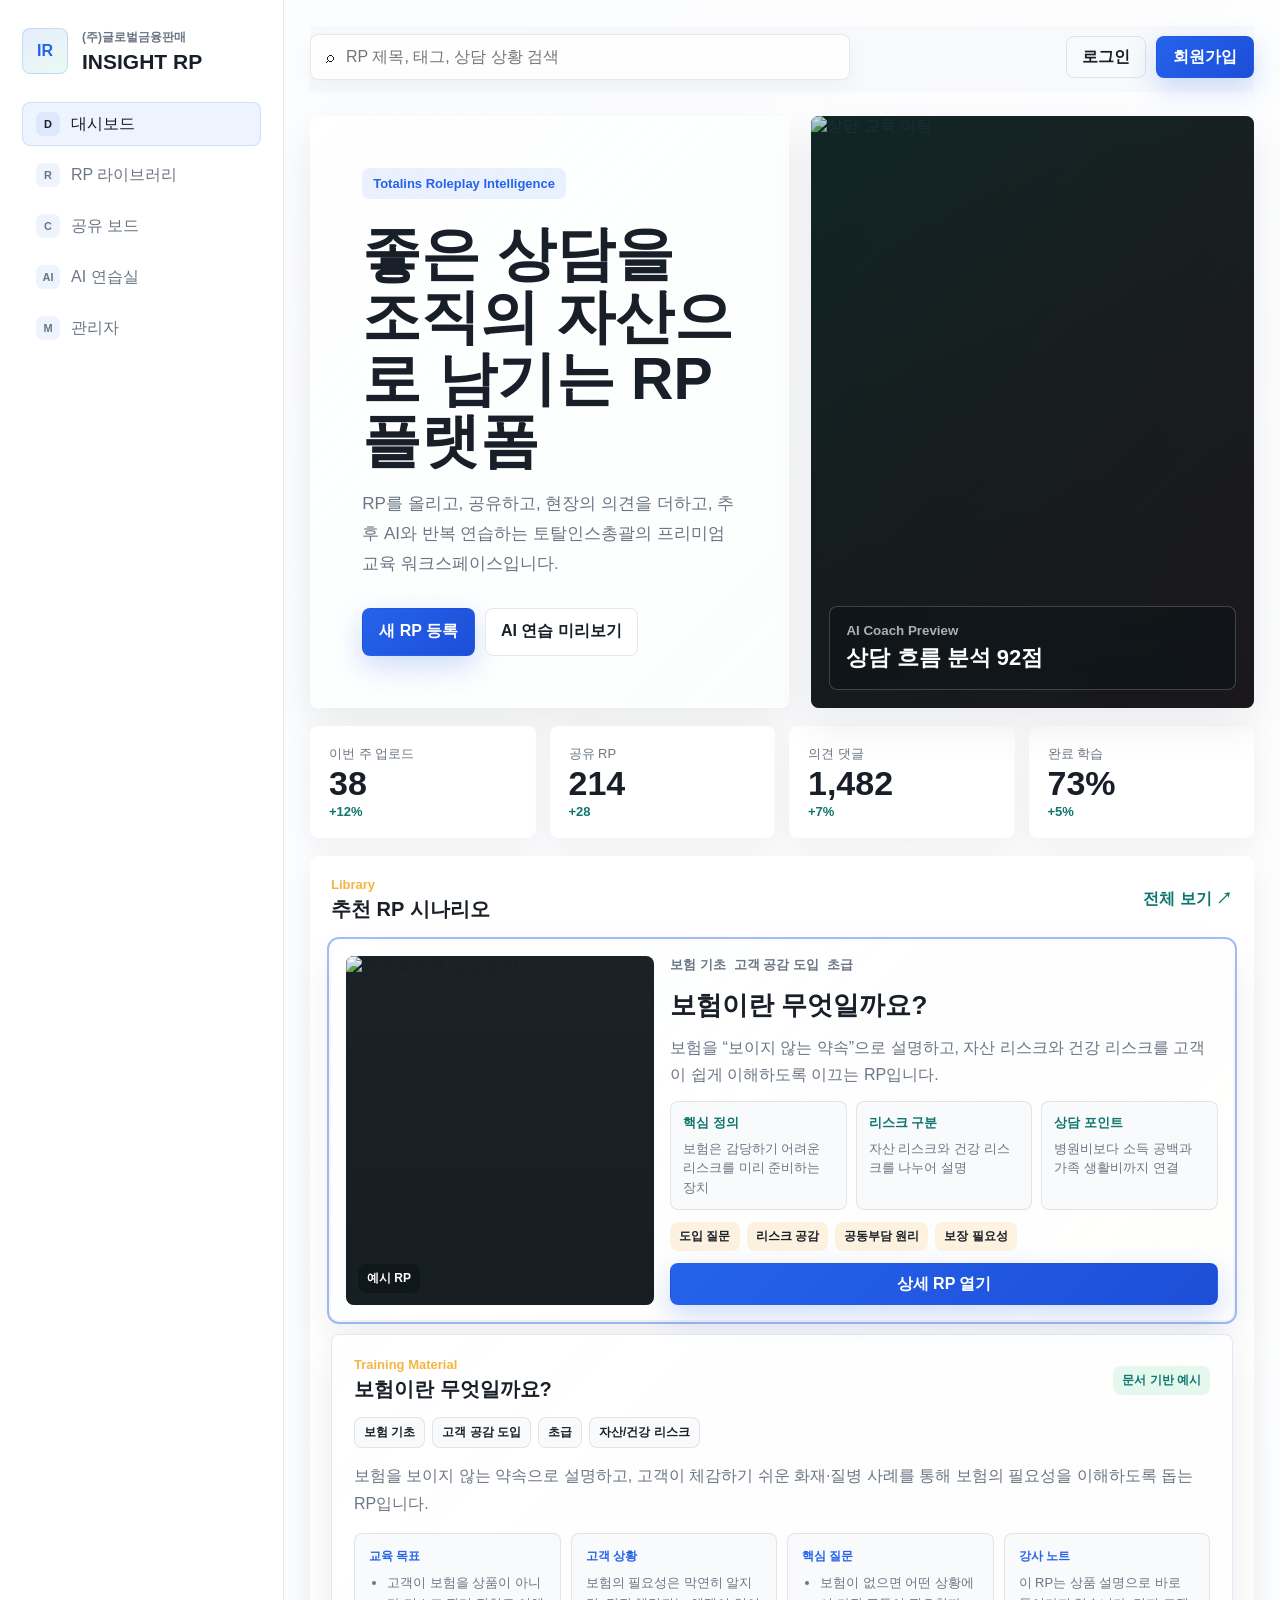
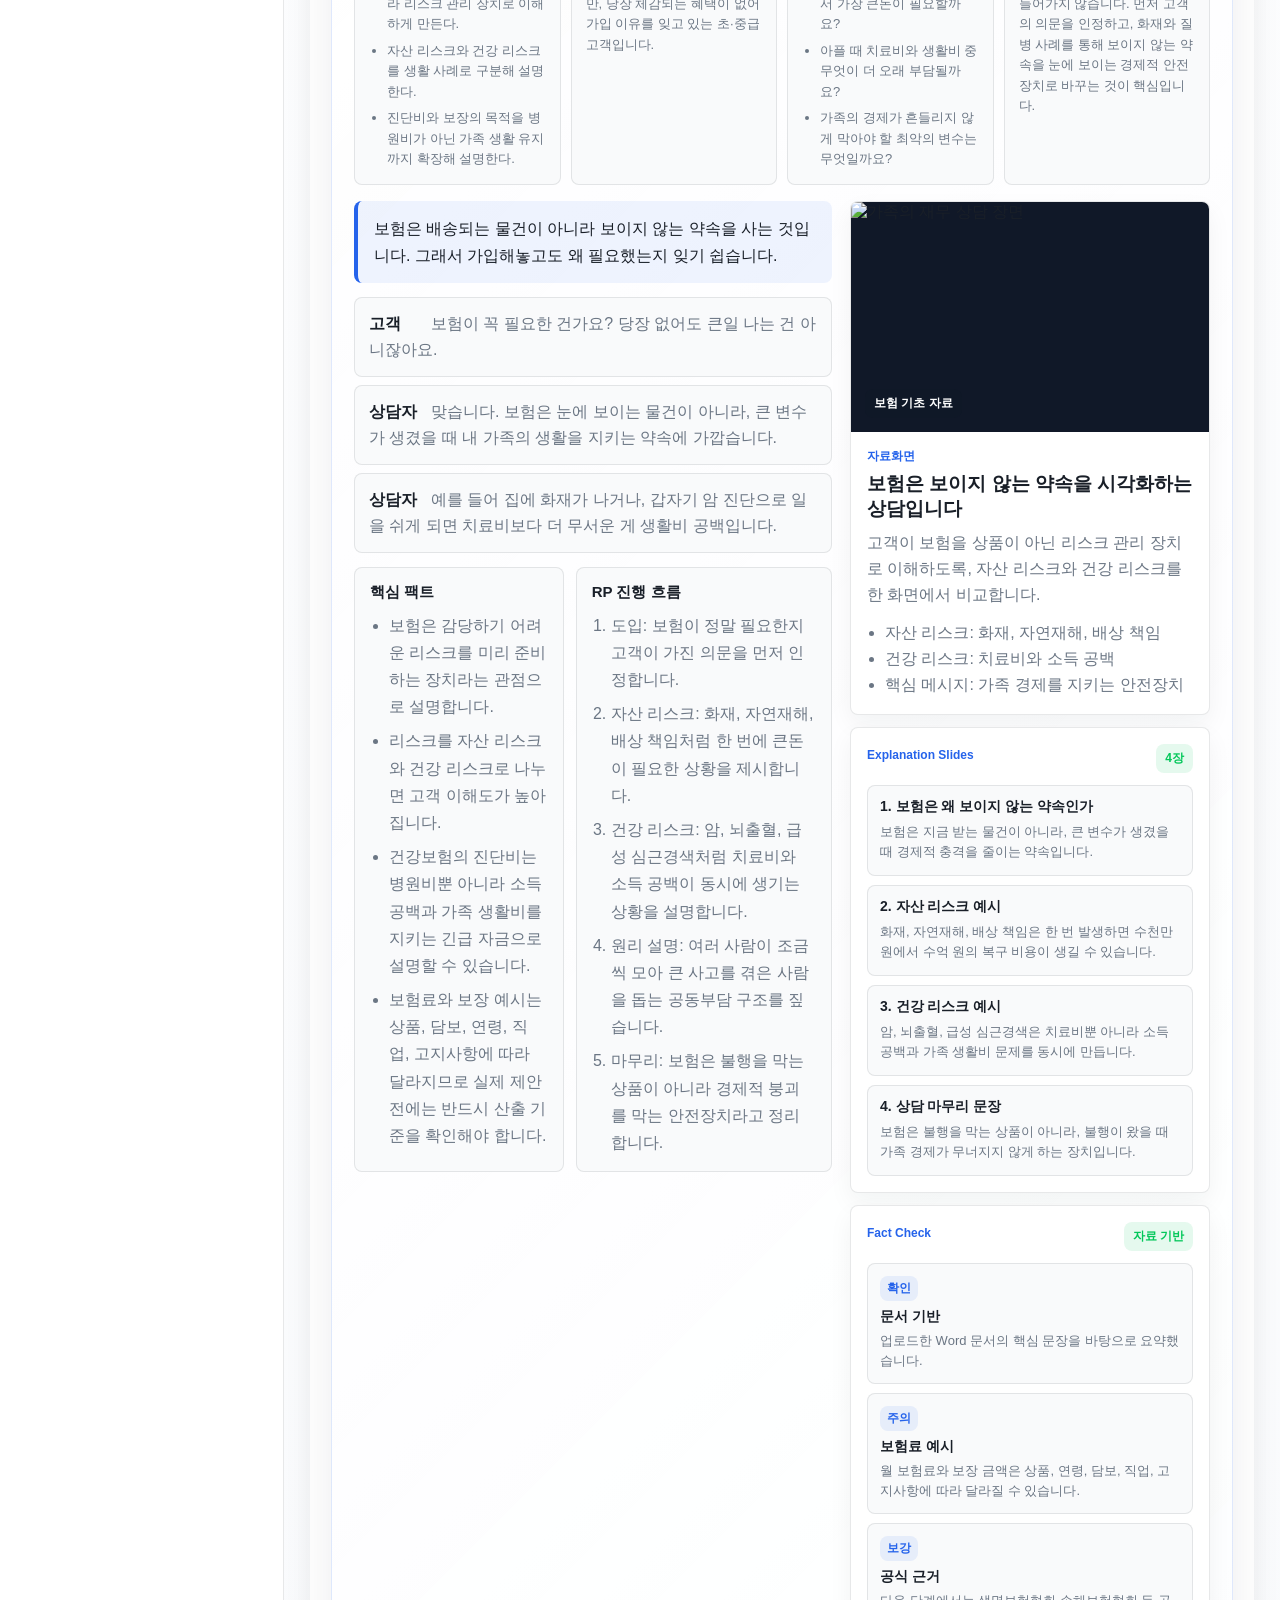
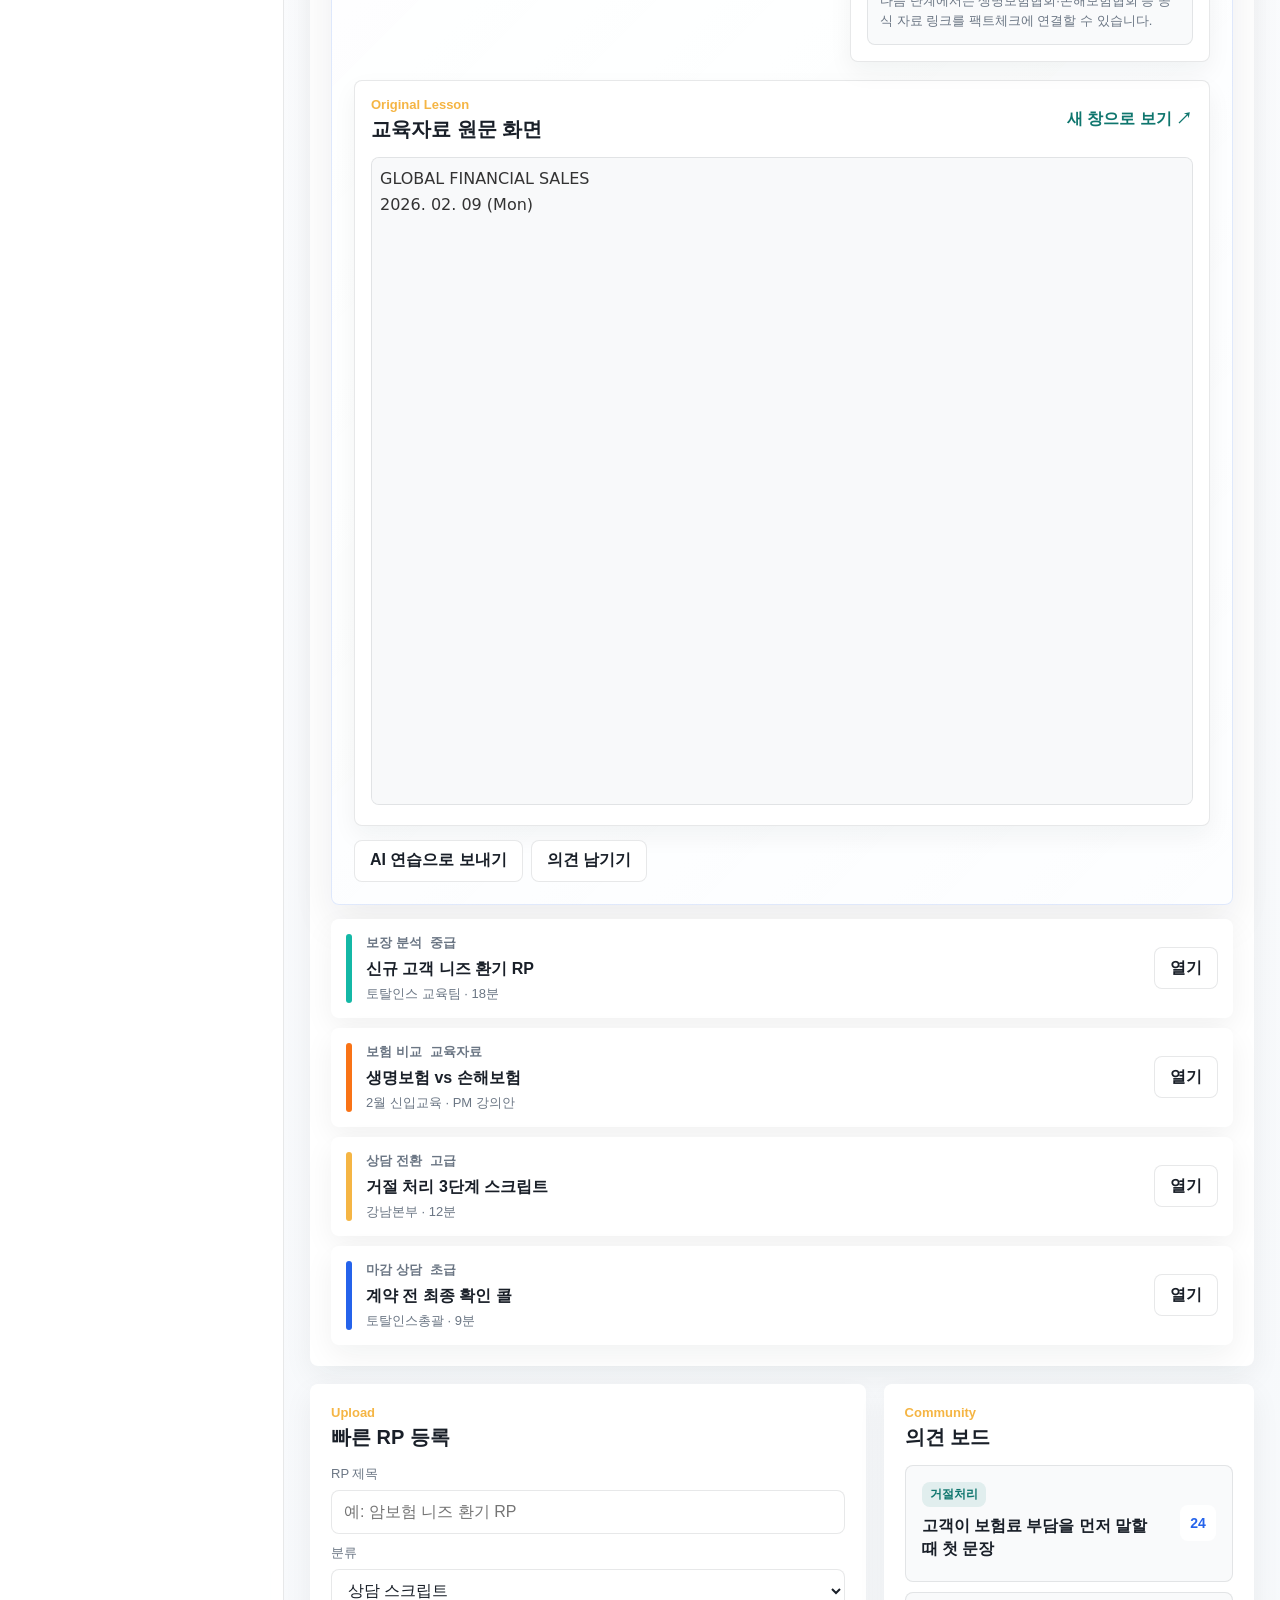
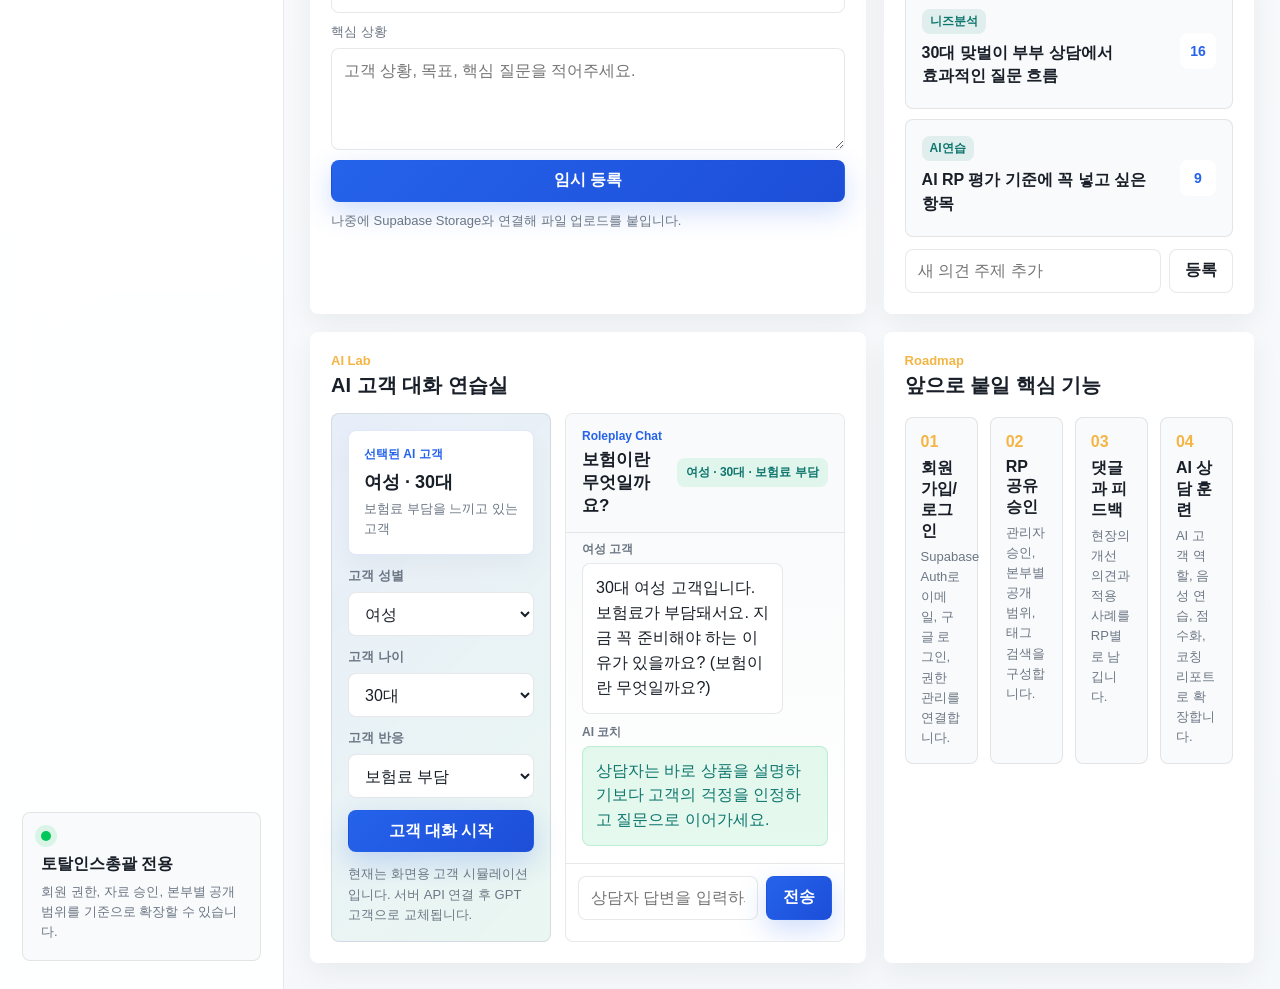
==== commit 276baad0: "Embed full education materials and customer personas" ====
--- a/index.html
+++ b/index.html
@@ -247,6 +247,16 @@
                   </div>
                 </aside>
               </div>
+              <section class="lesson-viewer" aria-label="첨부 교육자료 원문 미리보기">
+                <div class="section-head compact">
+                  <div>
+                    <span>Original Lesson</span>
+                    <h2>교육자료 원문 화면</h2>
+                  </div>
+                  <a class="text-button" id="lessonOpenLink" href="materials/insurance-basics.html" target="_blank" rel="noreferrer">새 창으로 보기 ↗</a>
+                </div>
+                <iframe id="lessonFrame" title="RP 교육자료 원문" src="materials/insurance-basics.html"></iframe>
+              </section>
               <div class="detail-actions">
                 <button class="secondary-button" type="button" id="sendToAi">AI 연습으로 보내기</button>
                 <button class="secondary-button" type="button" id="goDiscussion">의견 남기기</button>
@@ -265,6 +275,18 @@
                   <p>토탈인스 교육팀 · 18분</p>
                 </div>
                 <button class="mini-button rp-open" type="button" data-rp-id="needs-discovery">열기</button>
+              </article>
+              <article class="scenario-card" data-rp-id="life-vs-nonlife" data-title="생명보험 손해보험 비교 교육자료 신입교육">
+                <i class="accent orange"></i>
+                <div>
+                  <div class="meta">
+                    <span>보험 비교</span>
+                    <span>교육자료</span>
+                  </div>
+                  <h3>생명보험 vs 손해보험</h3>
+                  <p>2월 신입교육 · PM 강의안</p>
+                </div>
+                <button class="mini-button rp-open" type="button" data-rp-id="life-vs-nonlife">열기</button>
               </article>
               <article class="scenario-card" data-rp-id="objection-steps" data-title="거절 처리 3단계 스크립트 상담 전환 고급">
                 <i class="accent gold"></i>
@@ -368,6 +390,11 @@
             </div>
             <div class="practice-console">
               <div class="persona-panel">
+                <div class="customer-card">
+                  <span>선택된 AI 고객</span>
+                  <strong id="personaCardTitle">여성 · 30대</strong>
+                  <p id="personaCardText">보험료 부담을 느끼고 있는 고객</p>
+                </div>
                 <label>
                   <span>고객 성별</span>
                   <select id="personaGender">
--- a/styles.css
+++ b/styles.css
@@ -749,6 +749,23 @@
   gap: 8px;
 }
 
+.lesson-viewer {
+  margin-top: 18px;
+  padding: 16px;
+  border: 1px solid var(--line);
+  border-radius: 8px;
+  background: #fff;
+  box-shadow: 0 10px 24px rgba(25, 31, 40, 0.05);
+}
+
+.lesson-viewer iframe {
+  width: 100%;
+  height: min(760px, 72vh);
+  border: 1px solid var(--line);
+  border-radius: 8px;
+  background: #f8f9fa;
+}
+
 .material-board {
   display: grid;
   gap: 12px;
@@ -949,6 +966,10 @@
   background: var(--blue);
 }
 
+.accent.orange {
+  background: #f97316;
+}
+
 .accent.wine {
   background: var(--wine);
 }
@@ -1073,6 +1094,35 @@
   background:
     linear-gradient(135deg, rgba(37, 99, 235, 0.08), rgba(3, 199, 90, 0.06)),
     var(--surface-soft);
+}
+
+.customer-card {
+  padding: 15px;
+  border-radius: 8px;
+  background: #fff;
+  border: 1px solid rgba(37, 99, 235, 0.14);
+  box-shadow: 0 10px 24px rgba(25, 31, 40, 0.04);
+}
+
+.customer-card span {
+  display: block;
+  margin-bottom: 7px;
+  color: var(--blue);
+  font-size: 12px;
+  font-weight: 900;
+}
+
+.customer-card strong {
+  display: block;
+  margin-bottom: 5px;
+  font-size: 18px;
+}
+
+.customer-card p {
+  margin: 0;
+  color: var(--muted);
+  font-size: 13px;
+  line-height: 1.55;
 }
 
 .persona-panel label {
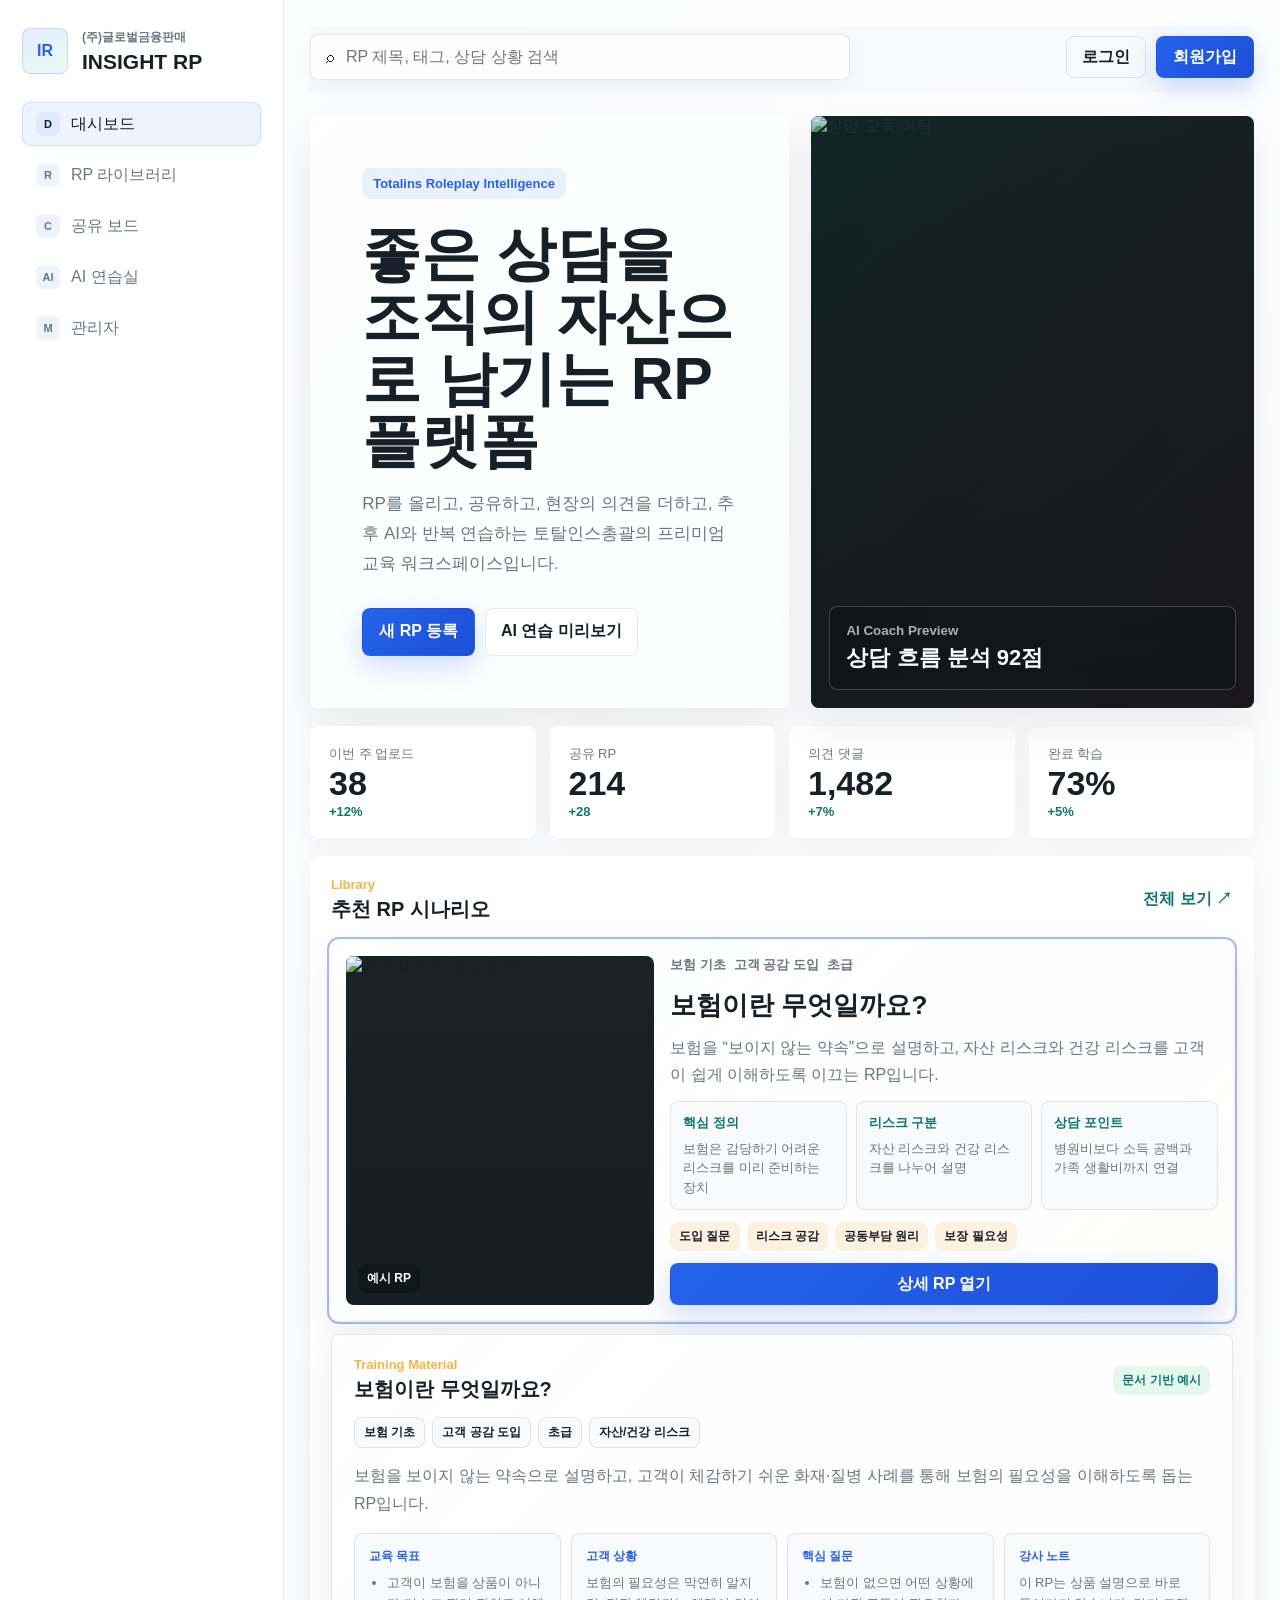
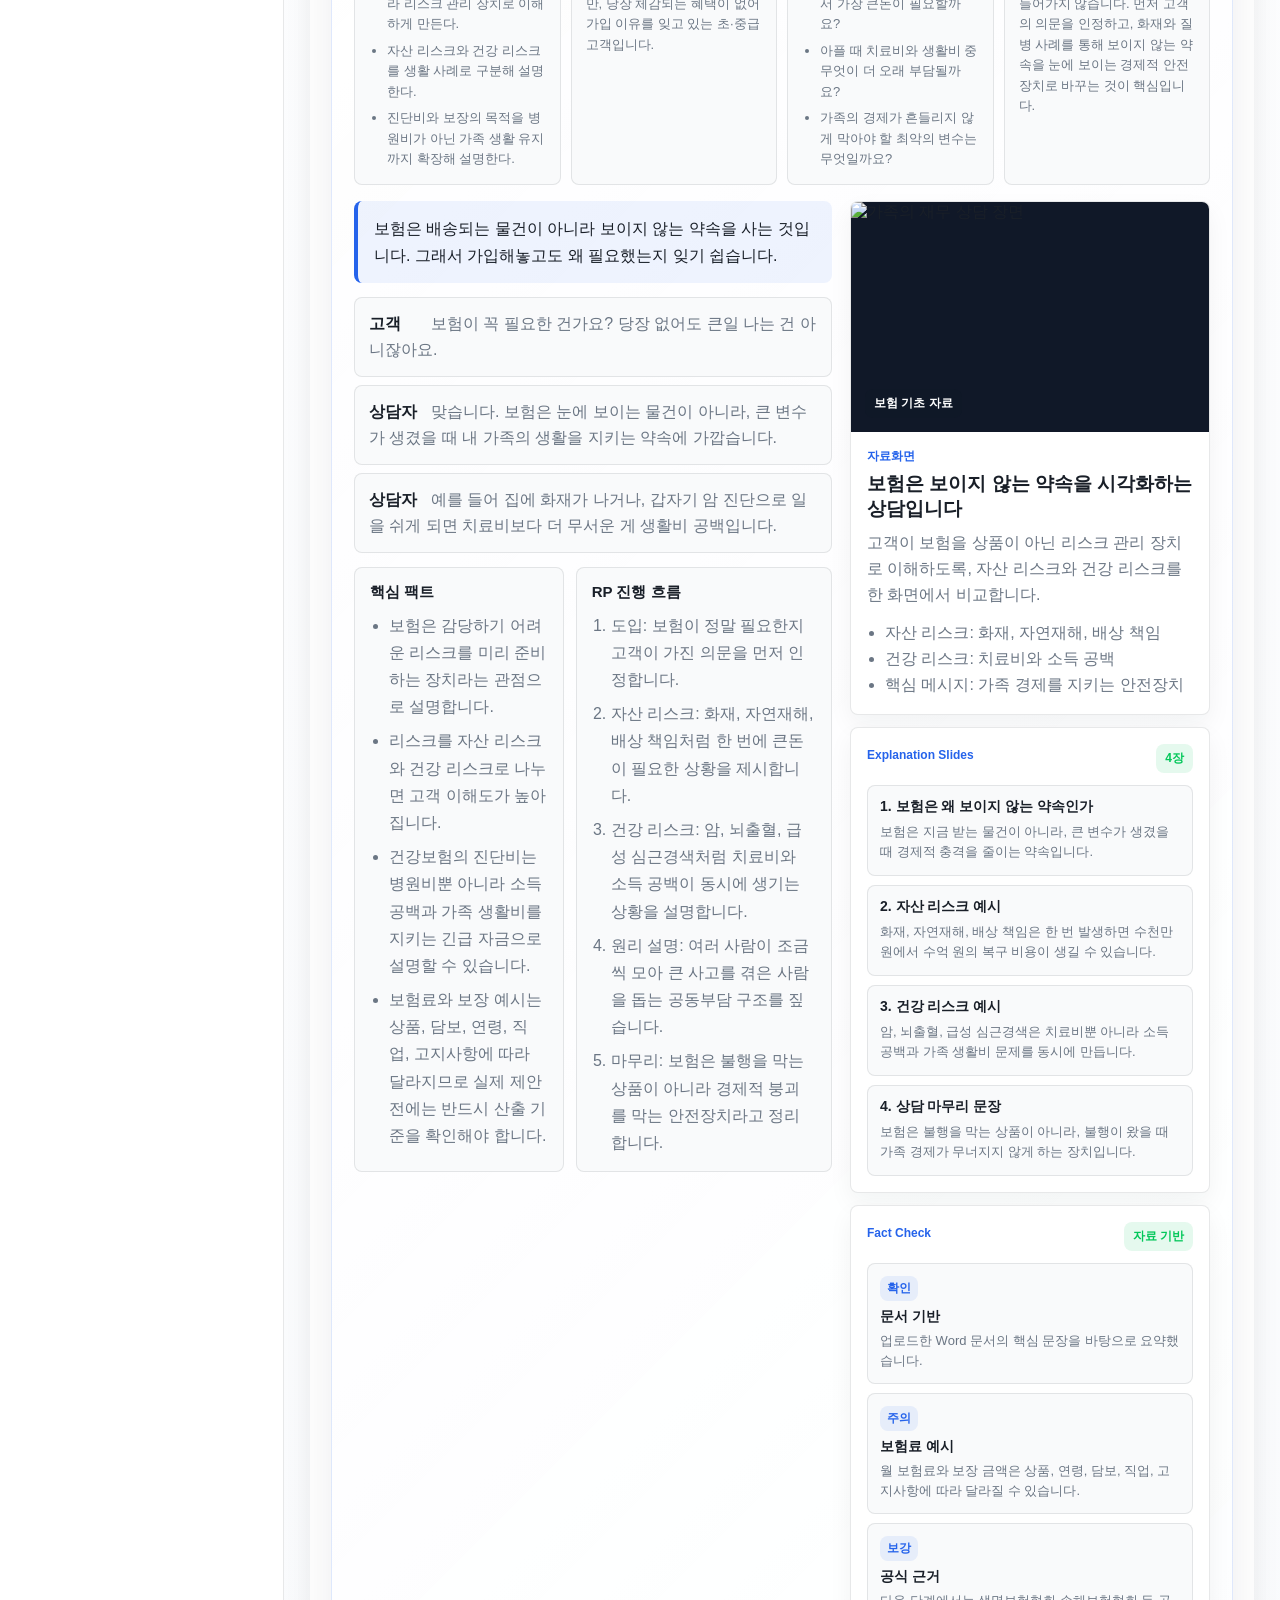
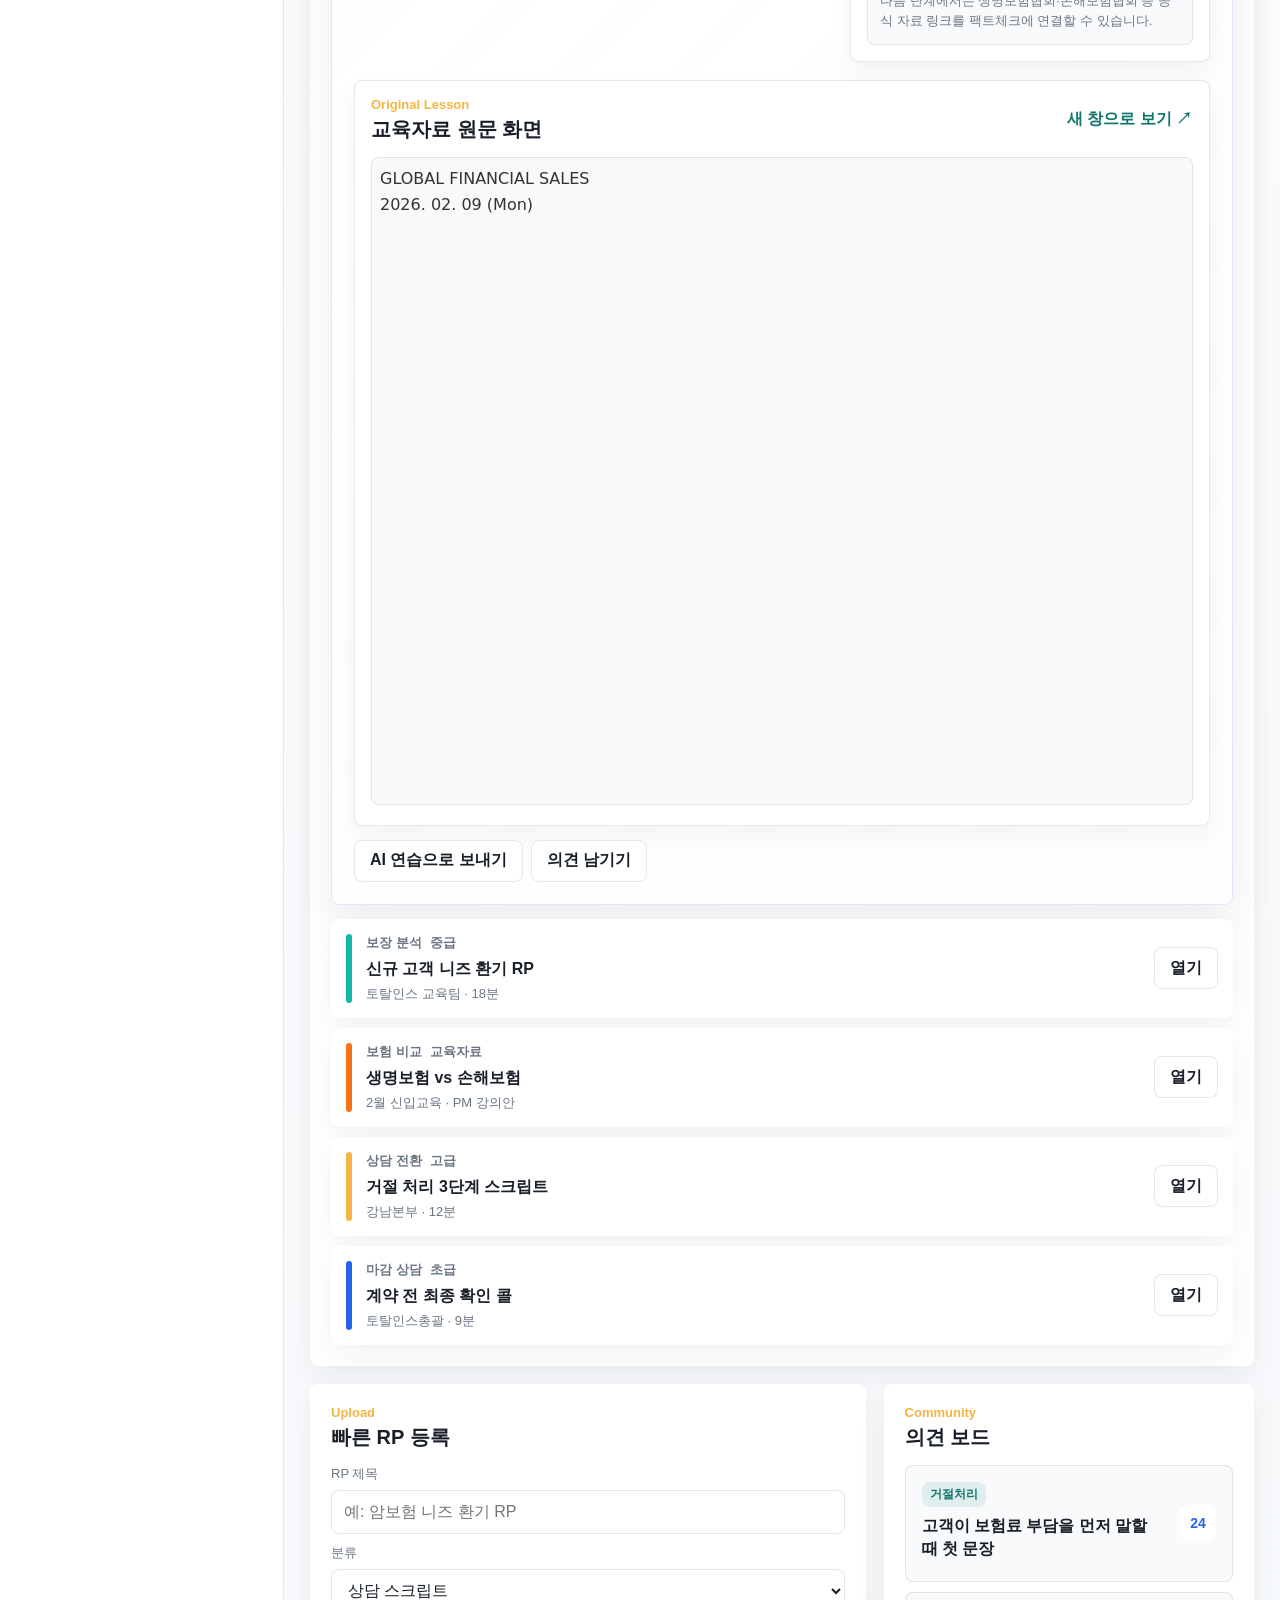
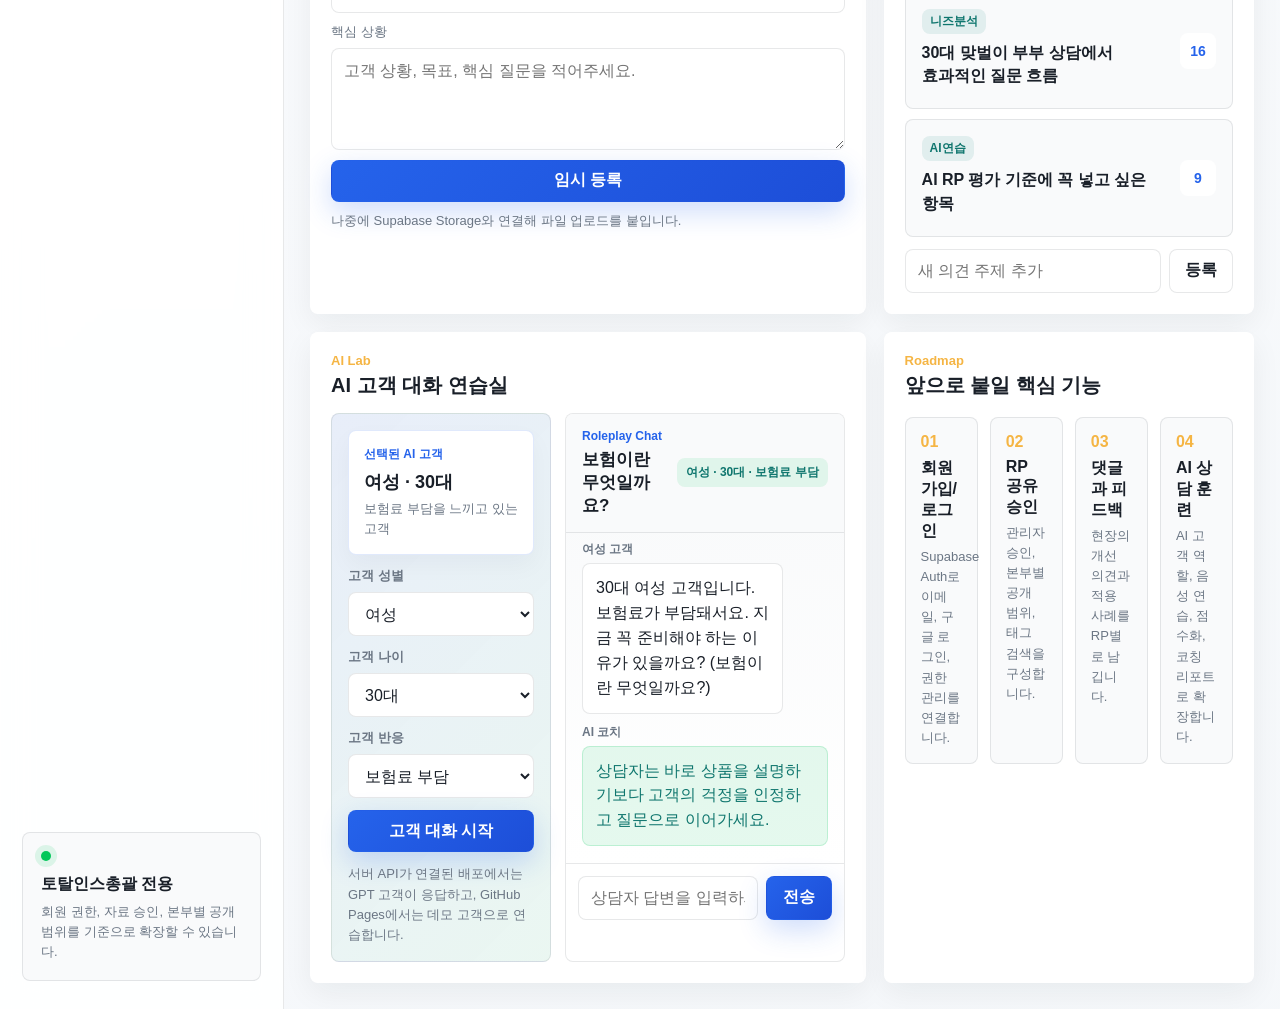
==== commit baf01475: "Add GPT customer practice API" ====
--- a/index.html
+++ b/index.html
@@ -422,7 +422,7 @@
                   </select>
                 </label>
                 <button class="primary-button full" type="button" id="startPractice">고객 대화 시작</button>
-                <p>현재는 화면용 고객 시뮬레이션입니다. 서버 API 연결 후 GPT 고객으로 교체됩니다.</p>
+                <p>서버 API가 연결된 배포에서는 GPT 고객이 응답하고, GitHub Pages에서는 데모 고객으로 연습합니다.</p>
               </div>
               <div class="chat-panel">
                 <div class="chat-head">
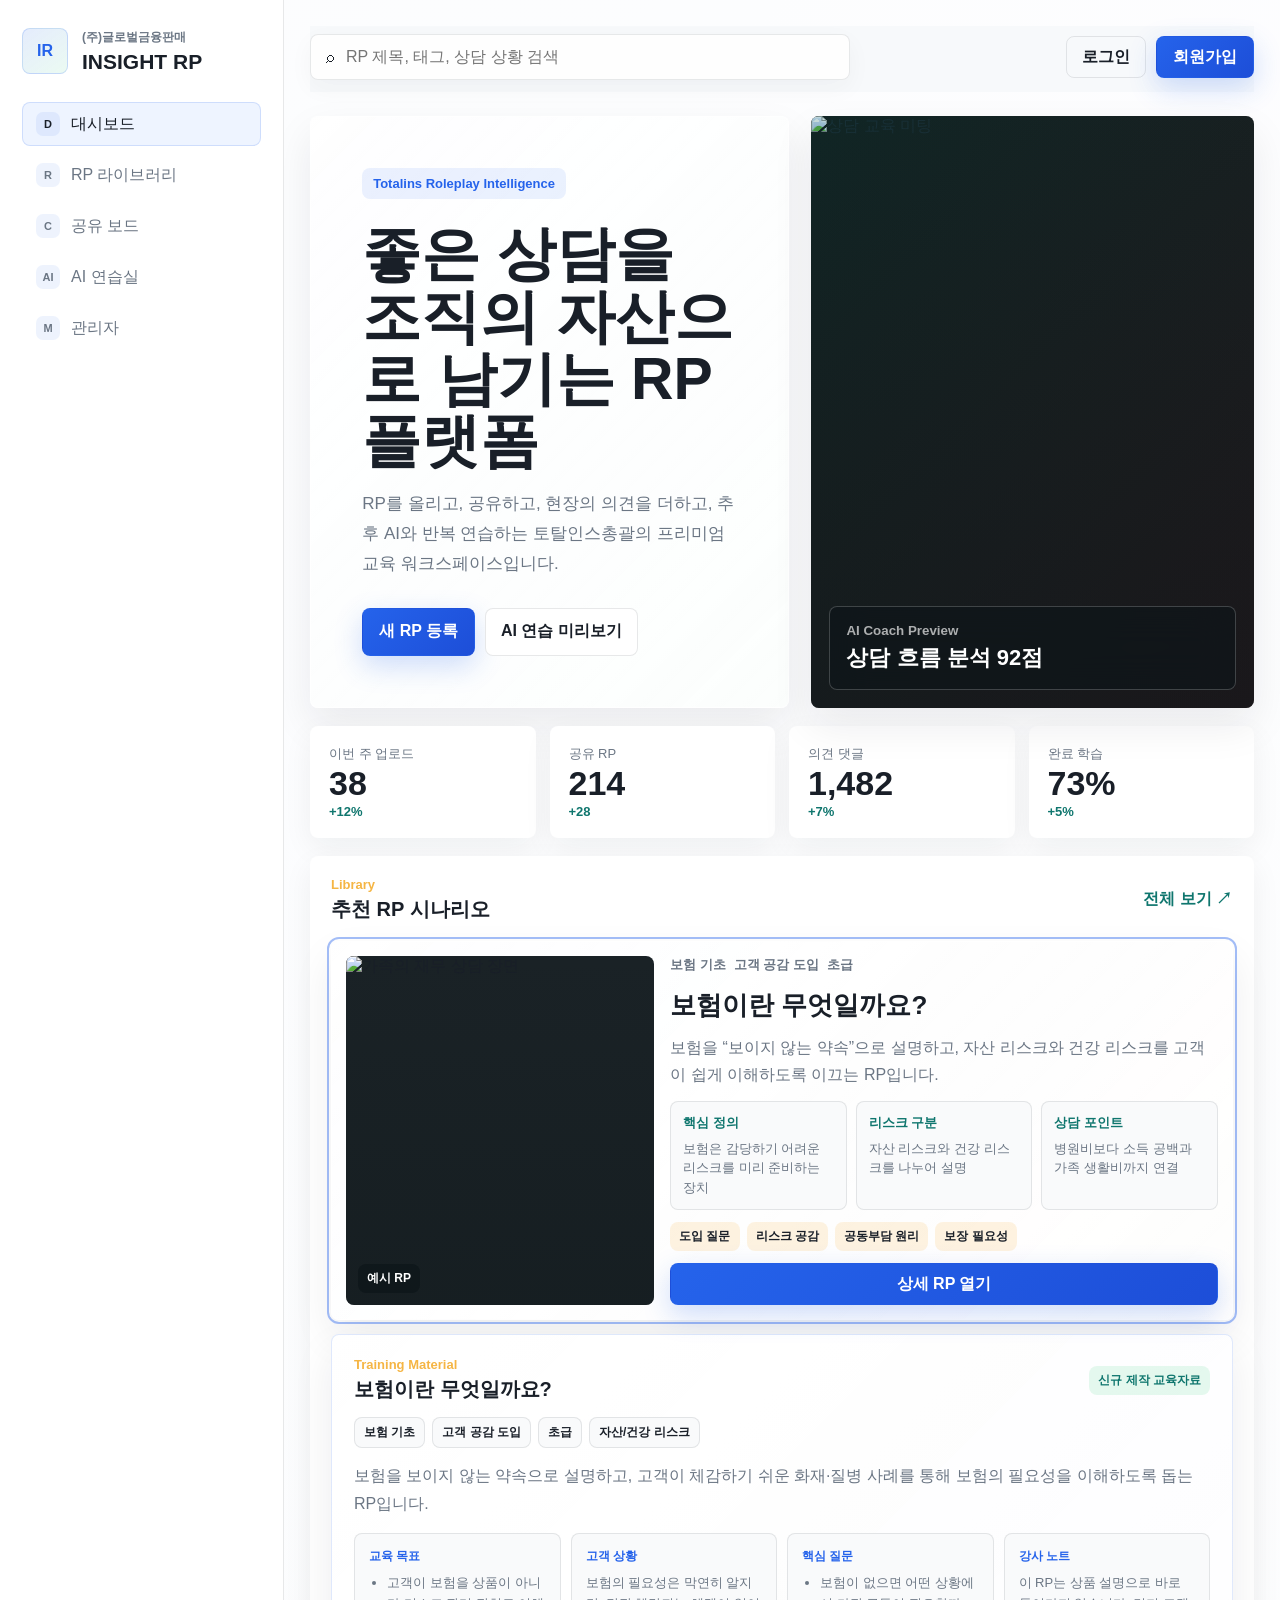
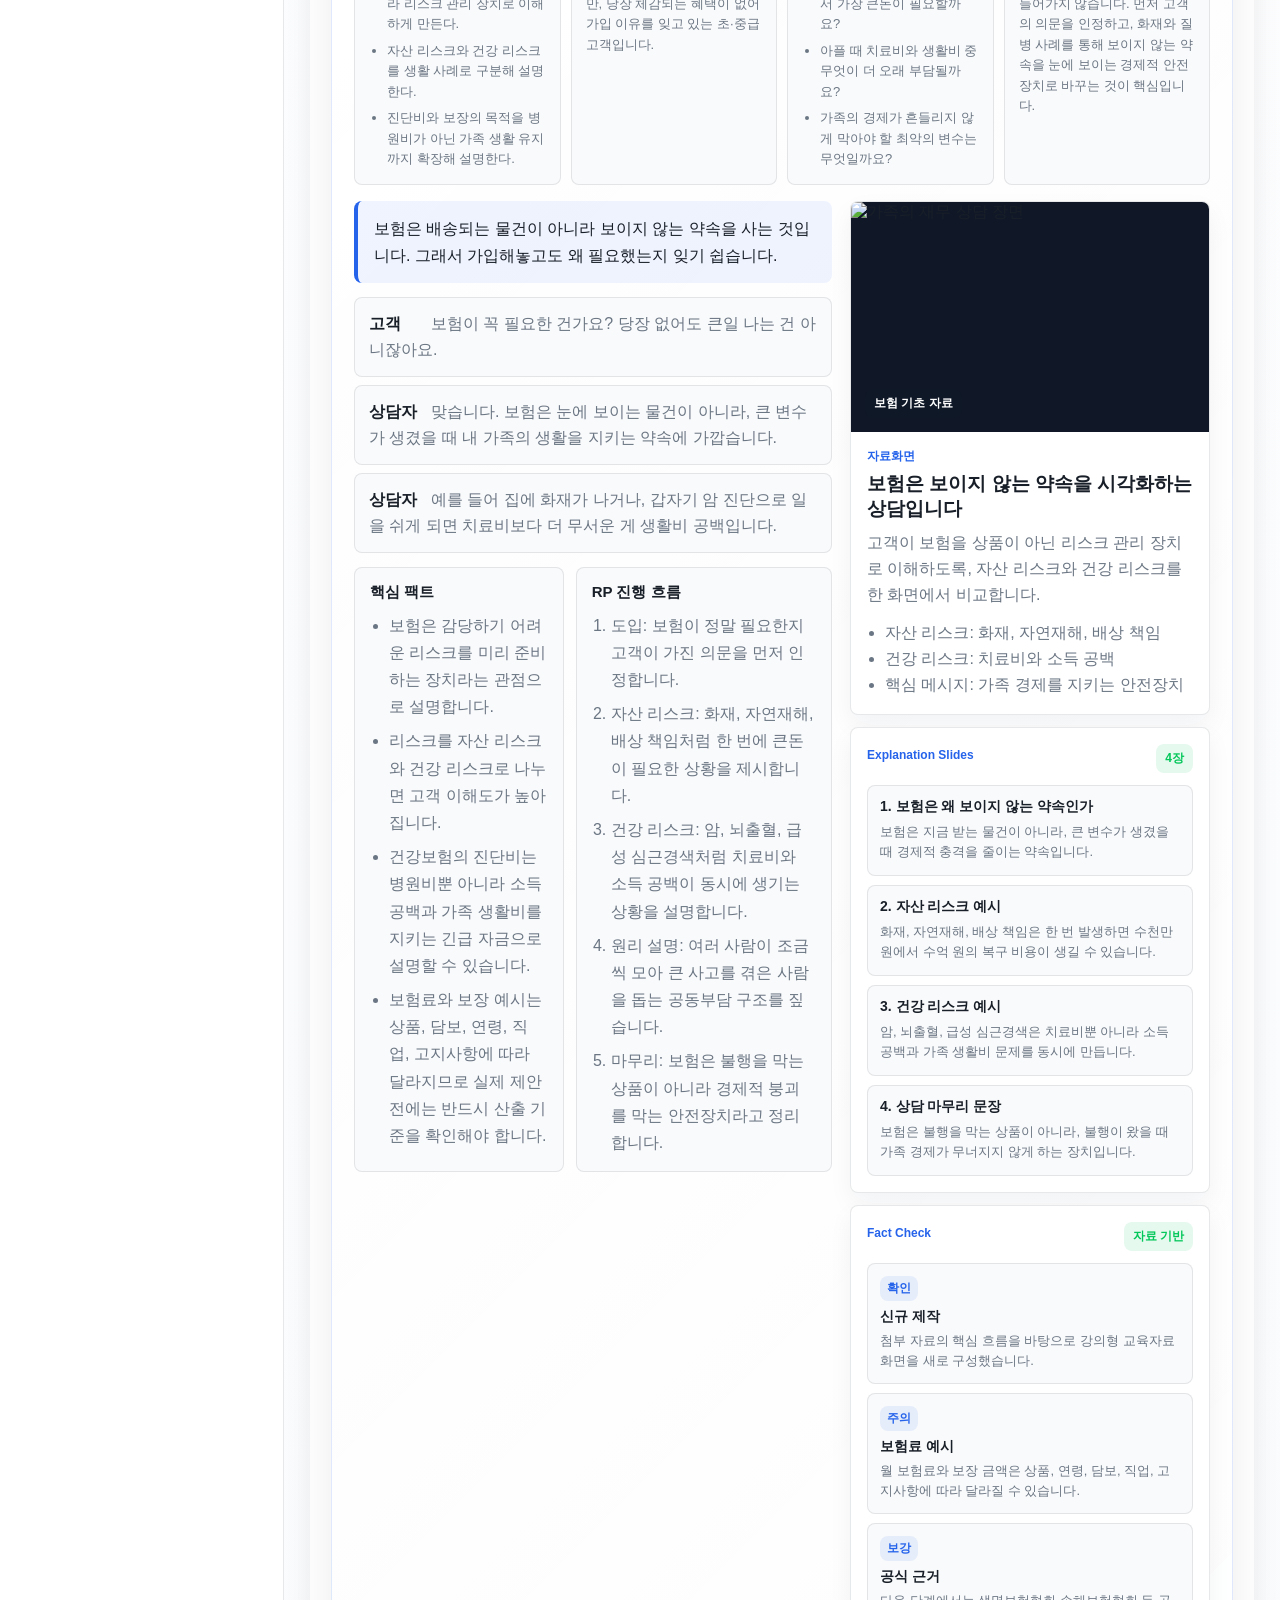
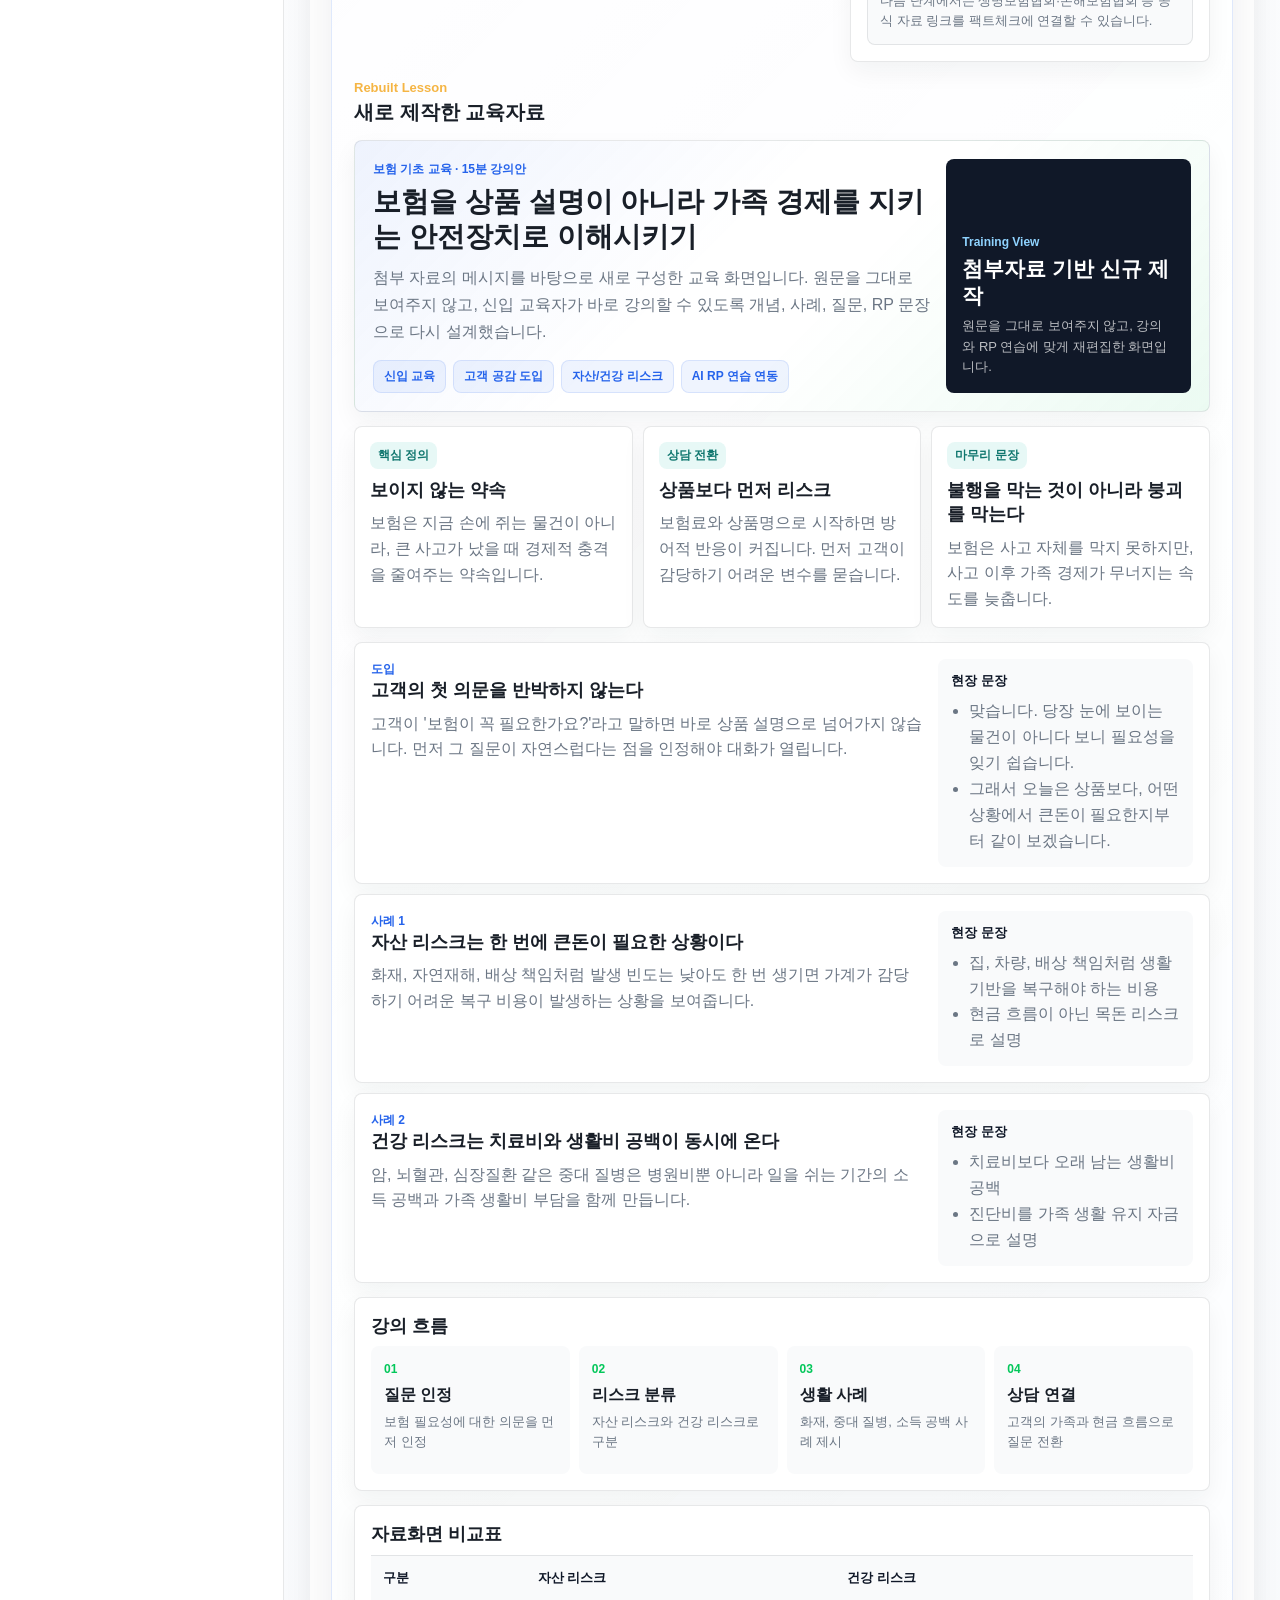
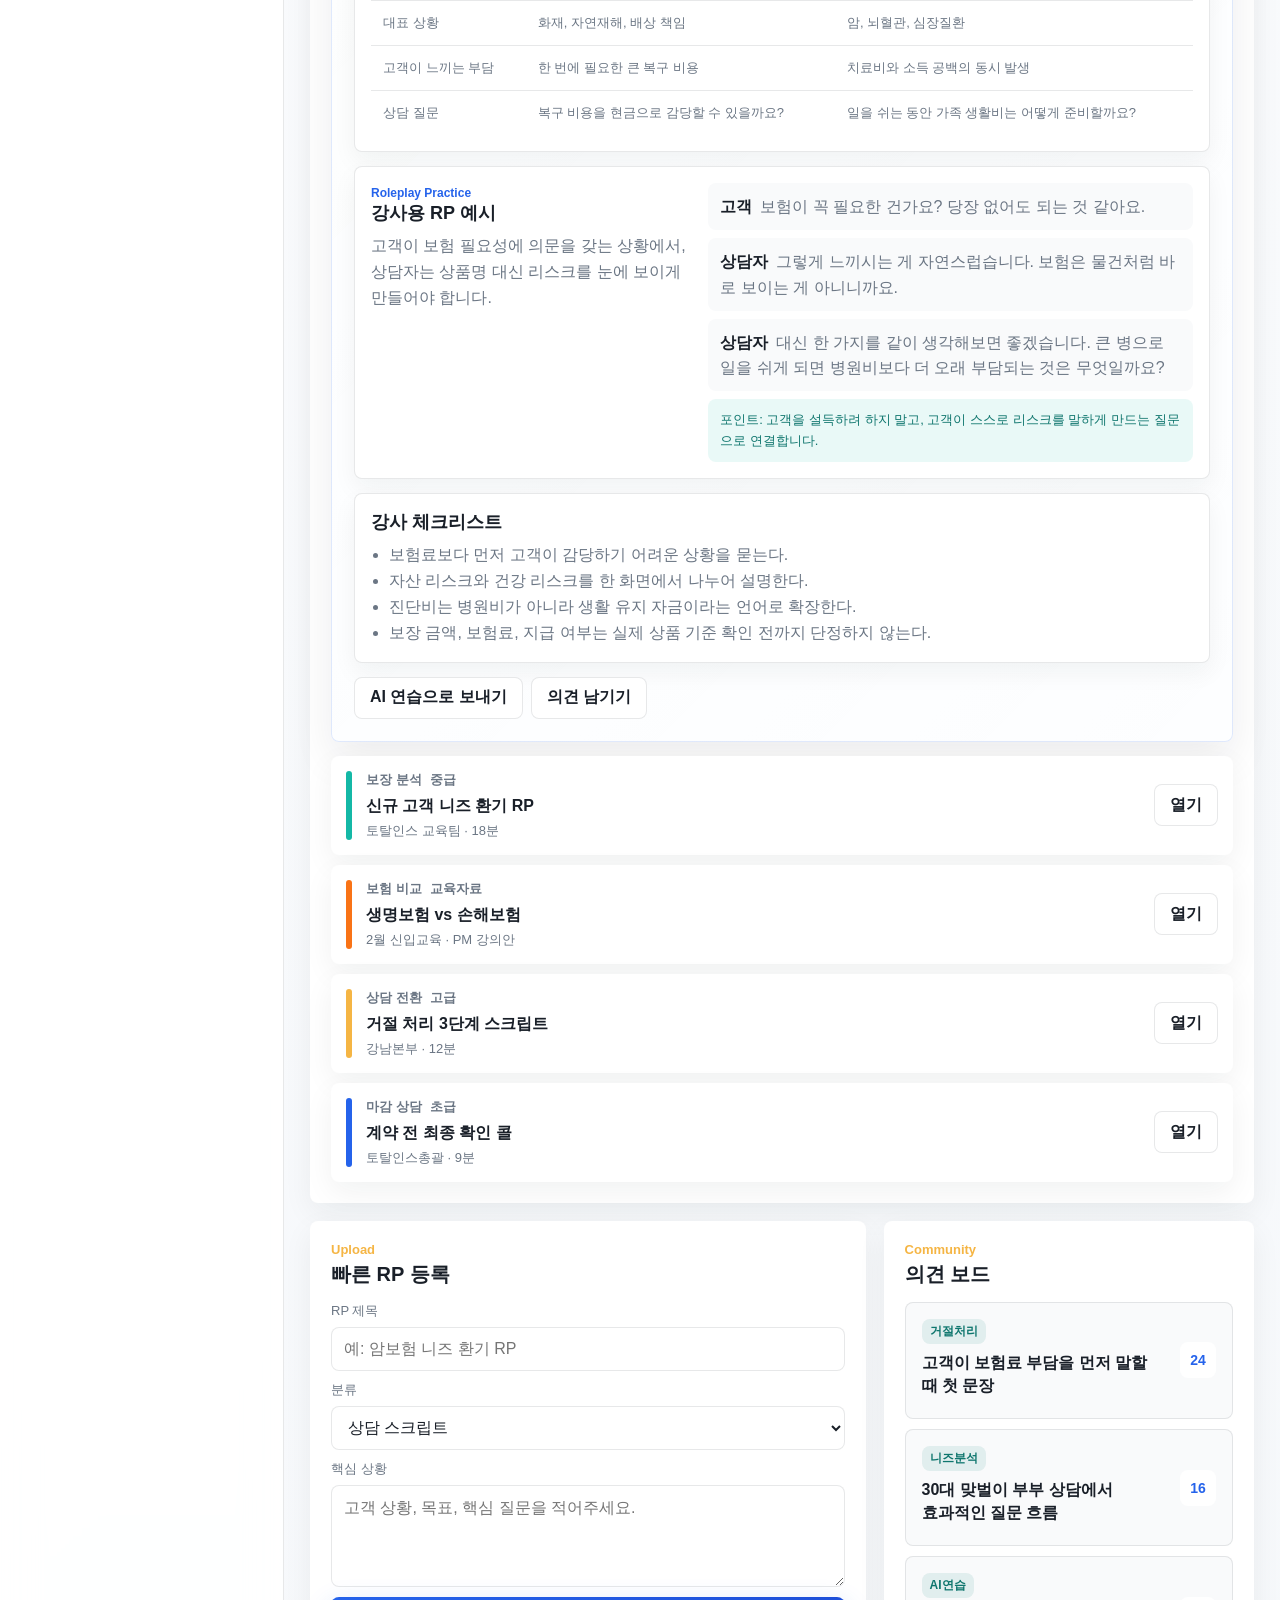
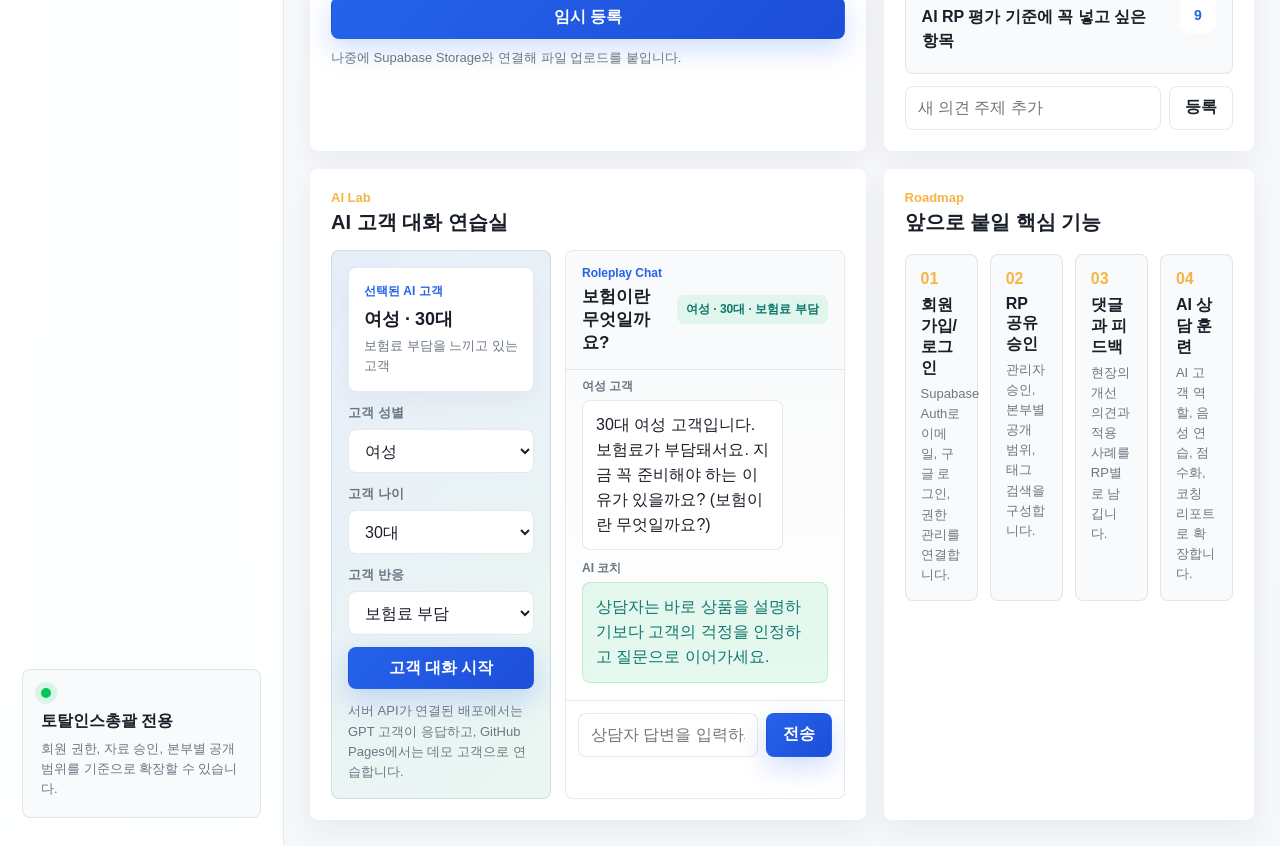
==== commit 64cafcdc: "Rebuild RP lessons as custom training materials" ====
--- a/index.html
+++ b/index.html
@@ -247,15 +247,14 @@
                   </div>
                 </aside>
               </div>
-              <section class="lesson-viewer" aria-label="첨부 교육자료 원문 미리보기">
+              <section class="lesson-viewer" aria-label="새로 제작한 RP 교육자료">
                 <div class="section-head compact">
                   <div>
-                    <span>Original Lesson</span>
-                    <h2>교육자료 원문 화면</h2>
-                  </div>
-                  <a class="text-button" id="lessonOpenLink" href="materials/insurance-basics.html" target="_blank" rel="noreferrer">새 창으로 보기 ↗</a>
-                </div>
-                <iframe id="lessonFrame" title="RP 교육자료 원문" src="materials/insurance-basics.html"></iframe>
+                    <span>Rebuilt Lesson</span>
+                    <h2>새로 제작한 교육자료</h2>
+                  </div>
+                </div>
+                <div class="lesson-canvas" id="lessonCanvas"></div>
               </section>
               <div class="detail-actions">
                 <button class="secondary-button" type="button" id="sendToAi">AI 연습으로 보내기</button>
--- a/styles.css
+++ b/styles.css
@@ -751,19 +751,288 @@
 
 .lesson-viewer {
   margin-top: 18px;
+  padding: 0;
+  border: 0;
+  border-radius: 8px;
+  background: transparent;
+  box-shadow: none;
+}
+
+.lesson-canvas {
+  display: grid;
+  gap: 14px;
+}
+
+.lesson-hero-card {
+  display: grid;
+  grid-template-columns: minmax(0, 1.6fr) minmax(220px, 0.7fr);
+  gap: 14px;
+  padding: 18px;
+  border: 1px solid var(--line);
+  border-radius: 8px;
+  background:
+    linear-gradient(135deg, rgba(37, 99, 235, 0.08), transparent 42%),
+    linear-gradient(315deg, rgba(3, 199, 90, 0.08), transparent 44%),
+    #fff;
+  box-shadow: 0 10px 24px rgba(25, 31, 40, 0.05);
+}
+
+.lesson-hero-copy h3 {
+  margin: 6px 0 10px;
+  max-width: 760px;
+  font-size: 28px;
+  line-height: 1.28;
+}
+
+.lesson-hero-copy p {
+  margin: 0;
+  max-width: 780px;
+  color: var(--muted);
+  line-height: 1.68;
+}
+
+.lesson-eyebrow,
+.lesson-hero-panel span,
+.lesson-section span,
+.lesson-rp-lab span {
+  color: var(--blue);
+  font-size: 12px;
+  font-weight: 900;
+}
+
+.lesson-chips {
+  display: flex;
+  flex-wrap: wrap;
+  gap: 7px;
+  margin-top: 14px;
+}
+
+.lesson-chips span {
+  padding: 7px 10px;
+  border-radius: 8px;
+  border: 1px solid rgba(37, 99, 235, 0.12);
+  color: var(--blue);
+  background: rgba(37, 99, 235, 0.07);
+  font-size: 12px;
+  font-weight: 900;
+}
+
+.lesson-hero-panel {
+  align-self: stretch;
+  min-height: 164px;
   padding: 16px;
+  border-radius: 8px;
+  background: #101828;
+  color: #fff;
+  display: grid;
+  align-content: end;
+  gap: 7px;
+}
+
+.lesson-hero-panel span {
+  color: #8fd3ff;
+}
+
+.lesson-hero-panel strong {
+  font-size: 21px;
+  line-height: 1.28;
+}
+
+.lesson-hero-panel p {
+  margin: 0;
+  color: rgba(255, 255, 255, 0.72);
+  font-size: 13px;
+  line-height: 1.55;
+}
+
+.lesson-concepts {
+  display: grid;
+  grid-template-columns: repeat(3, minmax(0, 1fr));
+  gap: 10px;
+}
+
+.lesson-concepts article,
+.lesson-section,
+.lesson-flow-map,
+.lesson-table-card,
+.lesson-rp-lab,
+.lesson-checklist {
   border: 1px solid var(--line);
   border-radius: 8px;
   background: #fff;
   box-shadow: 0 10px 24px rgba(25, 31, 40, 0.05);
 }
 
-.lesson-viewer iframe {
+.lesson-concepts article {
+  padding: 15px;
+}
+
+.lesson-concepts span {
+  display: inline-flex;
+  margin-bottom: 9px;
+  padding: 5px 8px;
+  border-radius: 8px;
+  color: var(--teal-dark);
+  background: rgba(20, 184, 166, 0.1);
+  font-size: 12px;
+  font-weight: 900;
+}
+
+.lesson-concepts h4,
+.lesson-section h4,
+.lesson-flow-map h4,
+.lesson-table-card h4,
+.lesson-rp-lab h4,
+.lesson-checklist h4 {
+  margin: 0 0 8px;
+  font-size: 18px;
+  line-height: 1.35;
+}
+
+.lesson-concepts p,
+.lesson-section p,
+.lesson-rp-lab p {
+  margin: 0;
+  color: var(--muted);
+  line-height: 1.62;
+}
+
+.lesson-section-list {
+  display: grid;
+  gap: 10px;
+}
+
+.lesson-section {
+  display: grid;
+  grid-template-columns: minmax(0, 1fr) minmax(240px, 0.46fr);
+  gap: 14px;
+  padding: 16px;
+}
+
+.lesson-examples {
+  padding: 13px;
+  border-radius: 8px;
+  background: var(--surface-soft);
+}
+
+.lesson-examples strong {
+  display: block;
+  margin-bottom: 8px;
+  color: var(--charcoal);
+  font-size: 13px;
+}
+
+.lesson-examples ul,
+.lesson-checklist ul {
+  margin: 0;
+  padding-left: 18px;
+  color: var(--muted);
+  line-height: 1.62;
+}
+
+.lesson-flow-map,
+.lesson-table-card,
+.lesson-rp-lab,
+.lesson-checklist {
+  padding: 16px;
+}
+
+.lesson-flow-map > div {
+  display: grid;
+  grid-template-columns: repeat(4, minmax(0, 1fr));
+  gap: 9px;
+}
+
+.lesson-flow-map article {
+  min-height: 128px;
+  padding: 13px;
+  border-radius: 8px;
+  background: var(--surface-soft);
+}
+
+.lesson-flow-map span {
+  display: inline-flex;
+  margin-bottom: 9px;
+  color: var(--green);
+  font-size: 12px;
+  font-weight: 900;
+}
+
+.lesson-flow-map strong {
+  display: block;
+  margin-bottom: 6px;
+}
+
+.lesson-flow-map p {
+  margin: 0;
+  color: var(--muted);
+  font-size: 13px;
+  line-height: 1.55;
+}
+
+.lesson-table-card {
+  overflow-x: auto;
+}
+
+.lesson-table-card table {
   width: 100%;
-  height: min(760px, 72vh);
-  border: 1px solid var(--line);
-  border-radius: 8px;
-  background: #f8f9fa;
+  min-width: 680px;
+  border-collapse: collapse;
+}
+
+.lesson-table-card th,
+.lesson-table-card td {
+  padding: 12px;
+  border-top: 1px solid var(--line);
+  text-align: left;
+  vertical-align: top;
+  font-size: 13px;
+  line-height: 1.55;
+}
+
+.lesson-table-card th {
+  color: var(--charcoal);
+  background: var(--surface-soft);
+}
+
+.lesson-table-card td {
+  color: var(--muted);
+}
+
+.lesson-rp-lab {
+  display: grid;
+  grid-template-columns: minmax(220px, 0.8fr) minmax(0, 1.2fr);
+  gap: 14px;
+}
+
+.lesson-rp-lines {
+  display: grid;
+  gap: 8px;
+}
+
+.lesson-rp-lines p {
+  margin: 0;
+  padding: 11px 12px;
+  border-radius: 8px;
+  background: var(--surface-soft);
+  color: var(--muted);
+  line-height: 1.58;
+}
+
+.lesson-rp-lines strong {
+  margin-right: 8px;
+  color: var(--ink);
+}
+
+.lesson-rp-lines em {
+  display: block;
+  padding: 11px 12px;
+  border-radius: 8px;
+  color: var(--teal-dark);
+  background: rgba(20, 184, 166, 0.09);
+  font-style: normal;
+  font-size: 13px;
+  line-height: 1.55;
 }
 
 .material-board {
@@ -1419,7 +1688,15 @@
   }
 
   .training-pack,
-  .practice-console {
+  .practice-console,
+  .lesson-hero-card,
+  .lesson-section,
+  .lesson-rp-lab {
+    grid-template-columns: 1fr;
+  }
+
+  .lesson-concepts,
+  .lesson-flow-map > div {
     grid-template-columns: 1fr;
   }
 
@@ -1440,6 +1717,10 @@
 
   .hero h1 {
     font-size: 30px;
+  }
+
+  .lesson-hero-copy h3 {
+    font-size: 24px;
   }
 
   .hero p {
